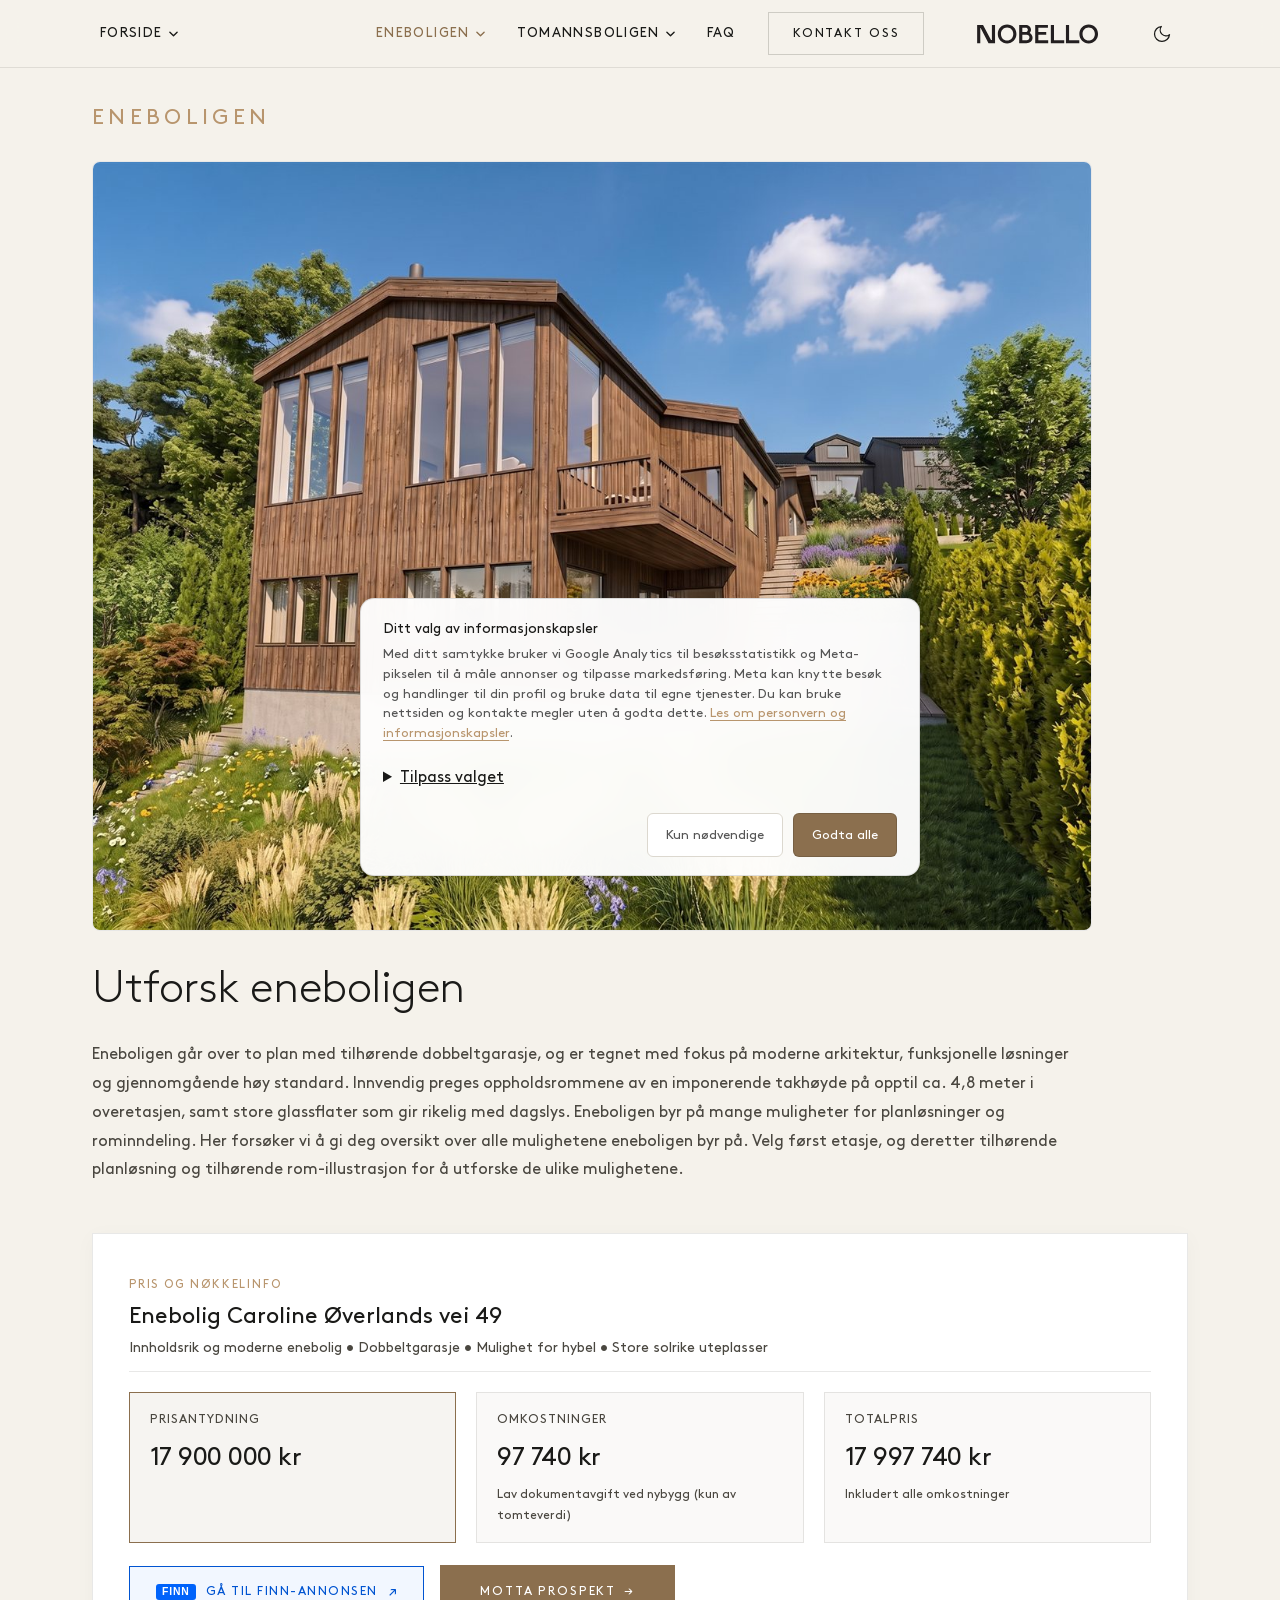
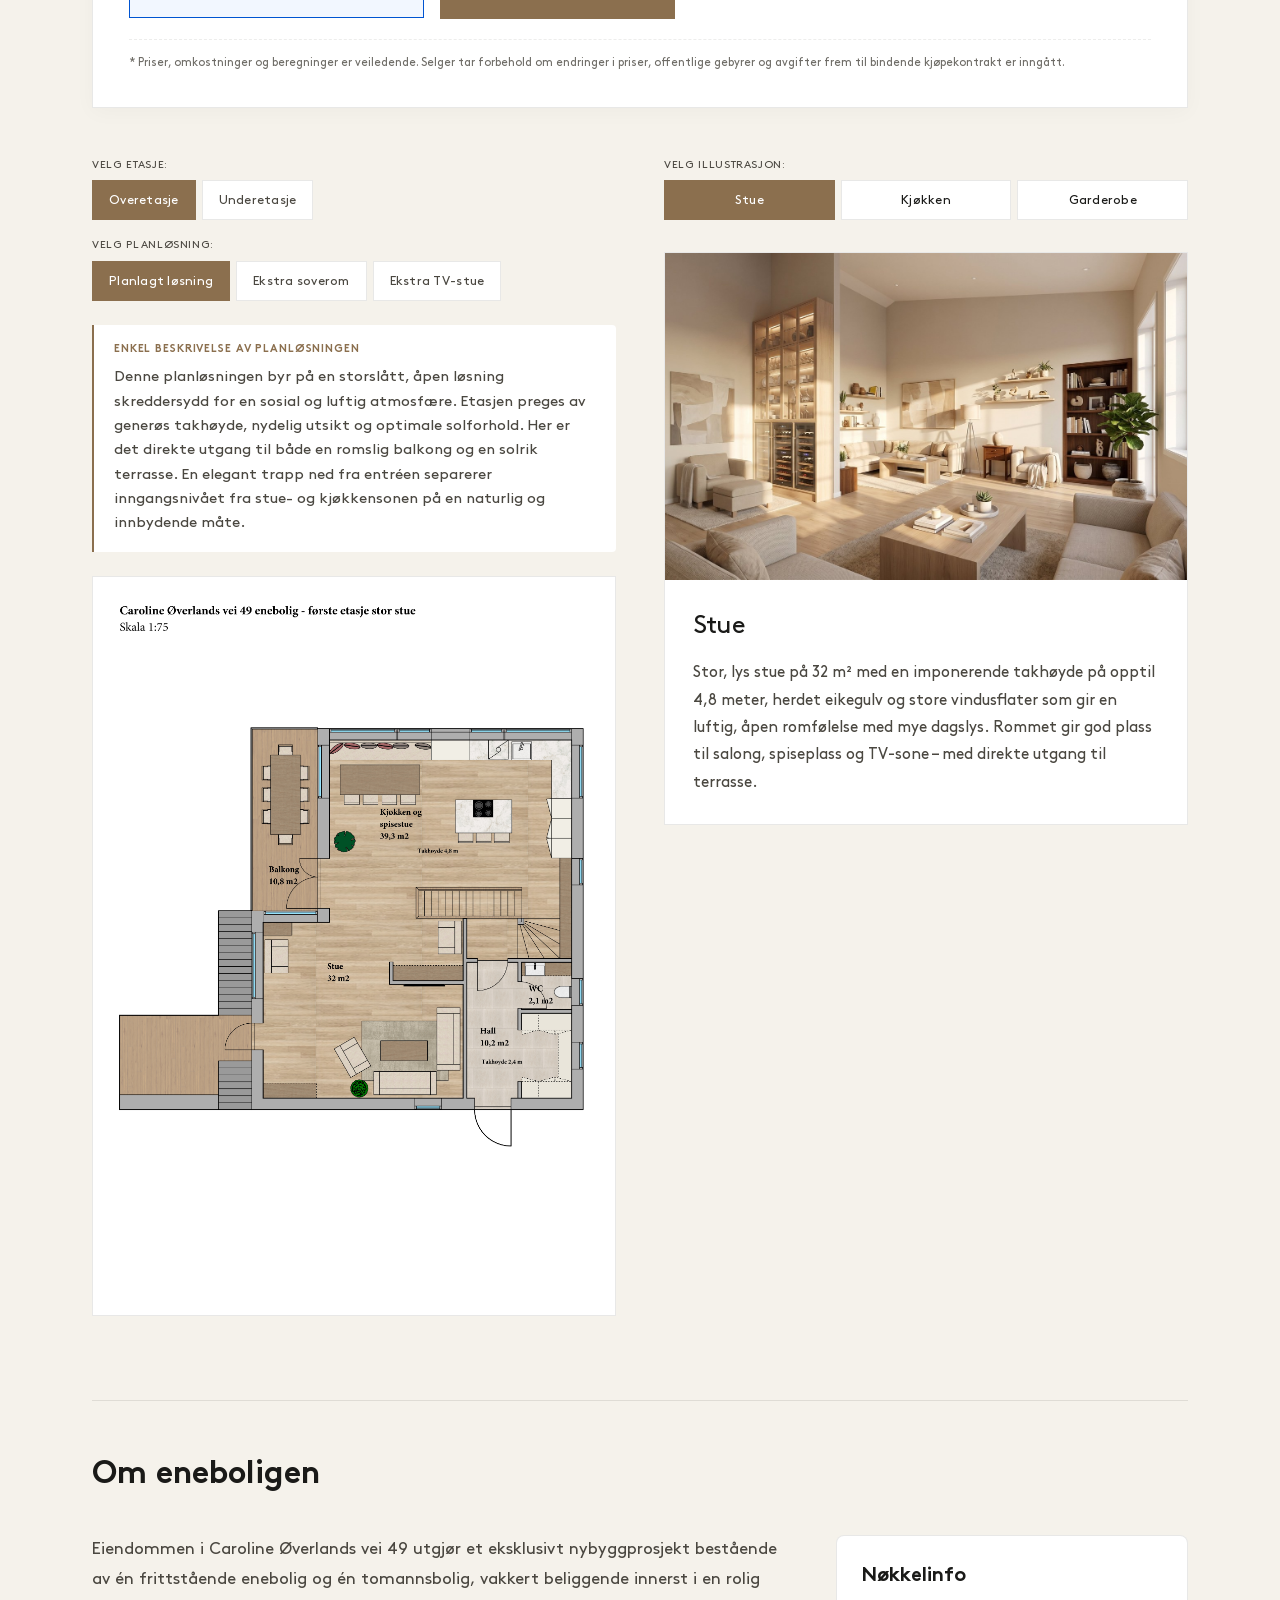
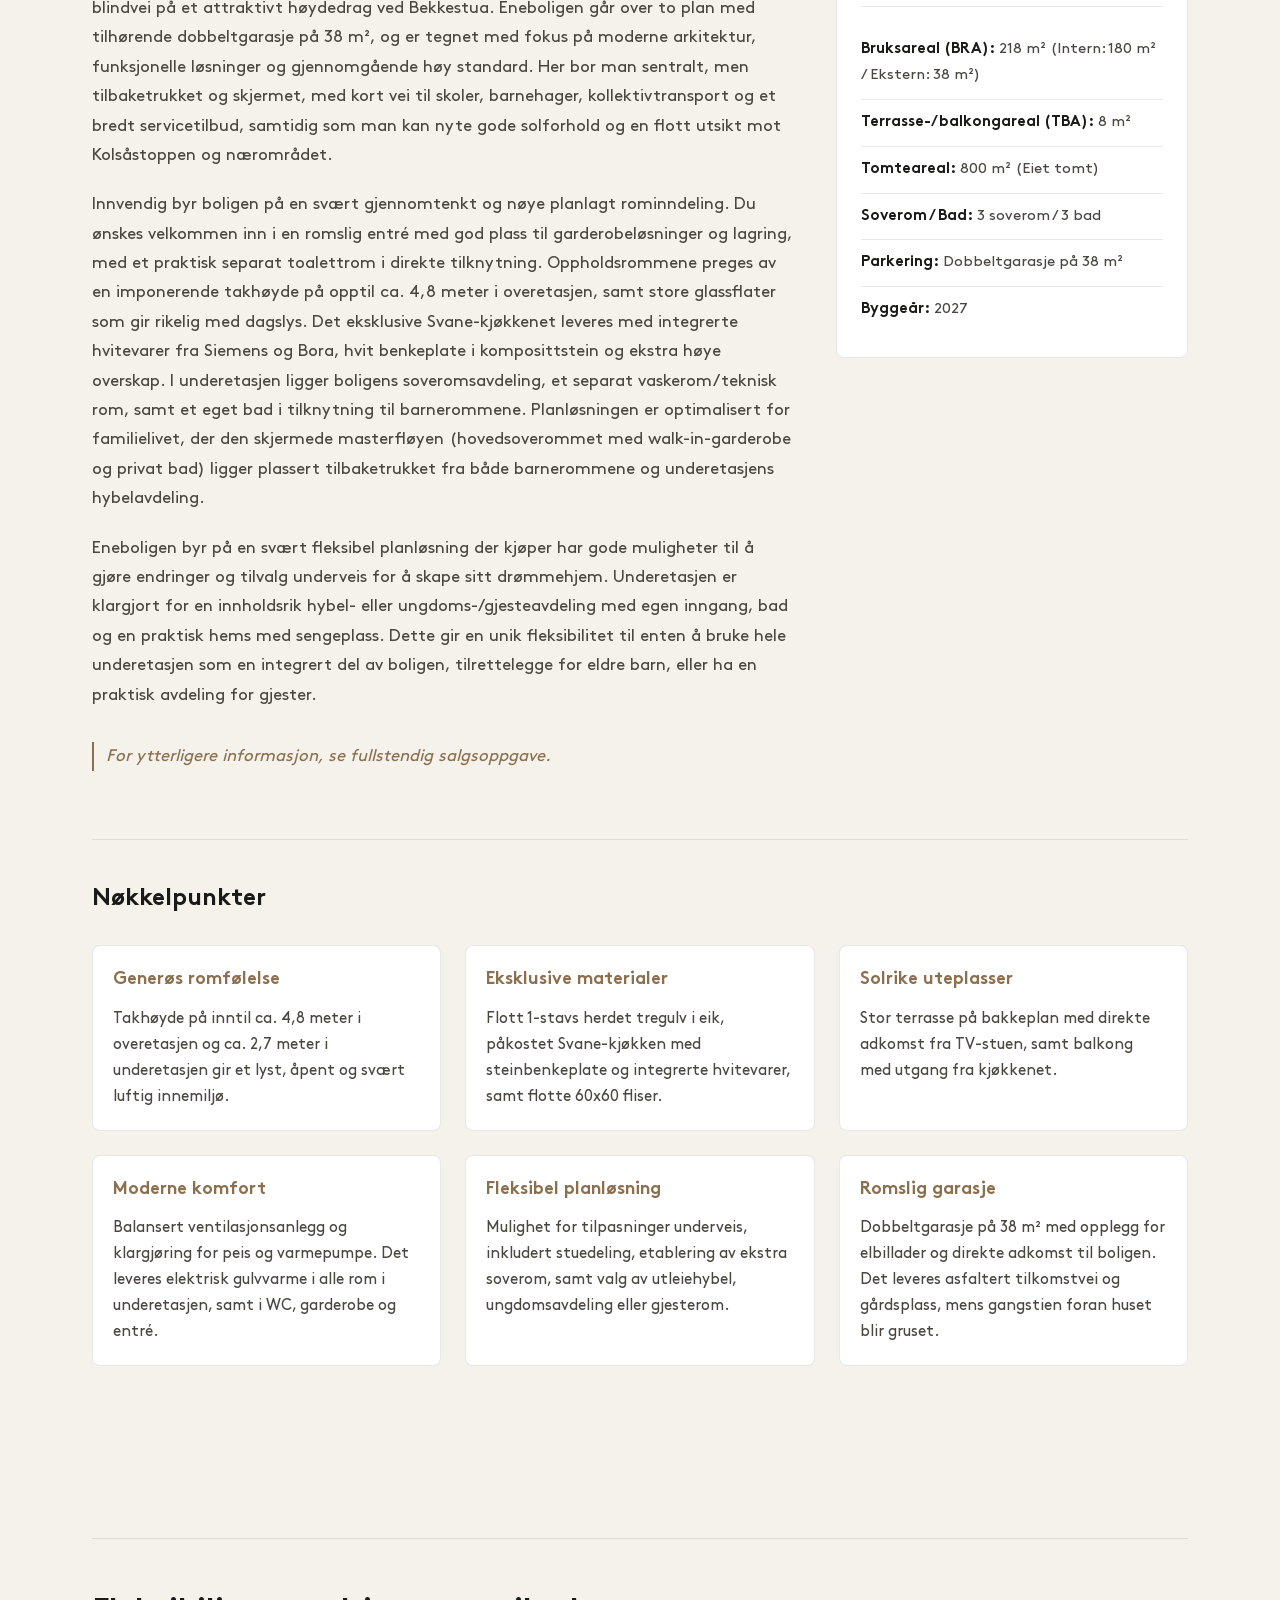
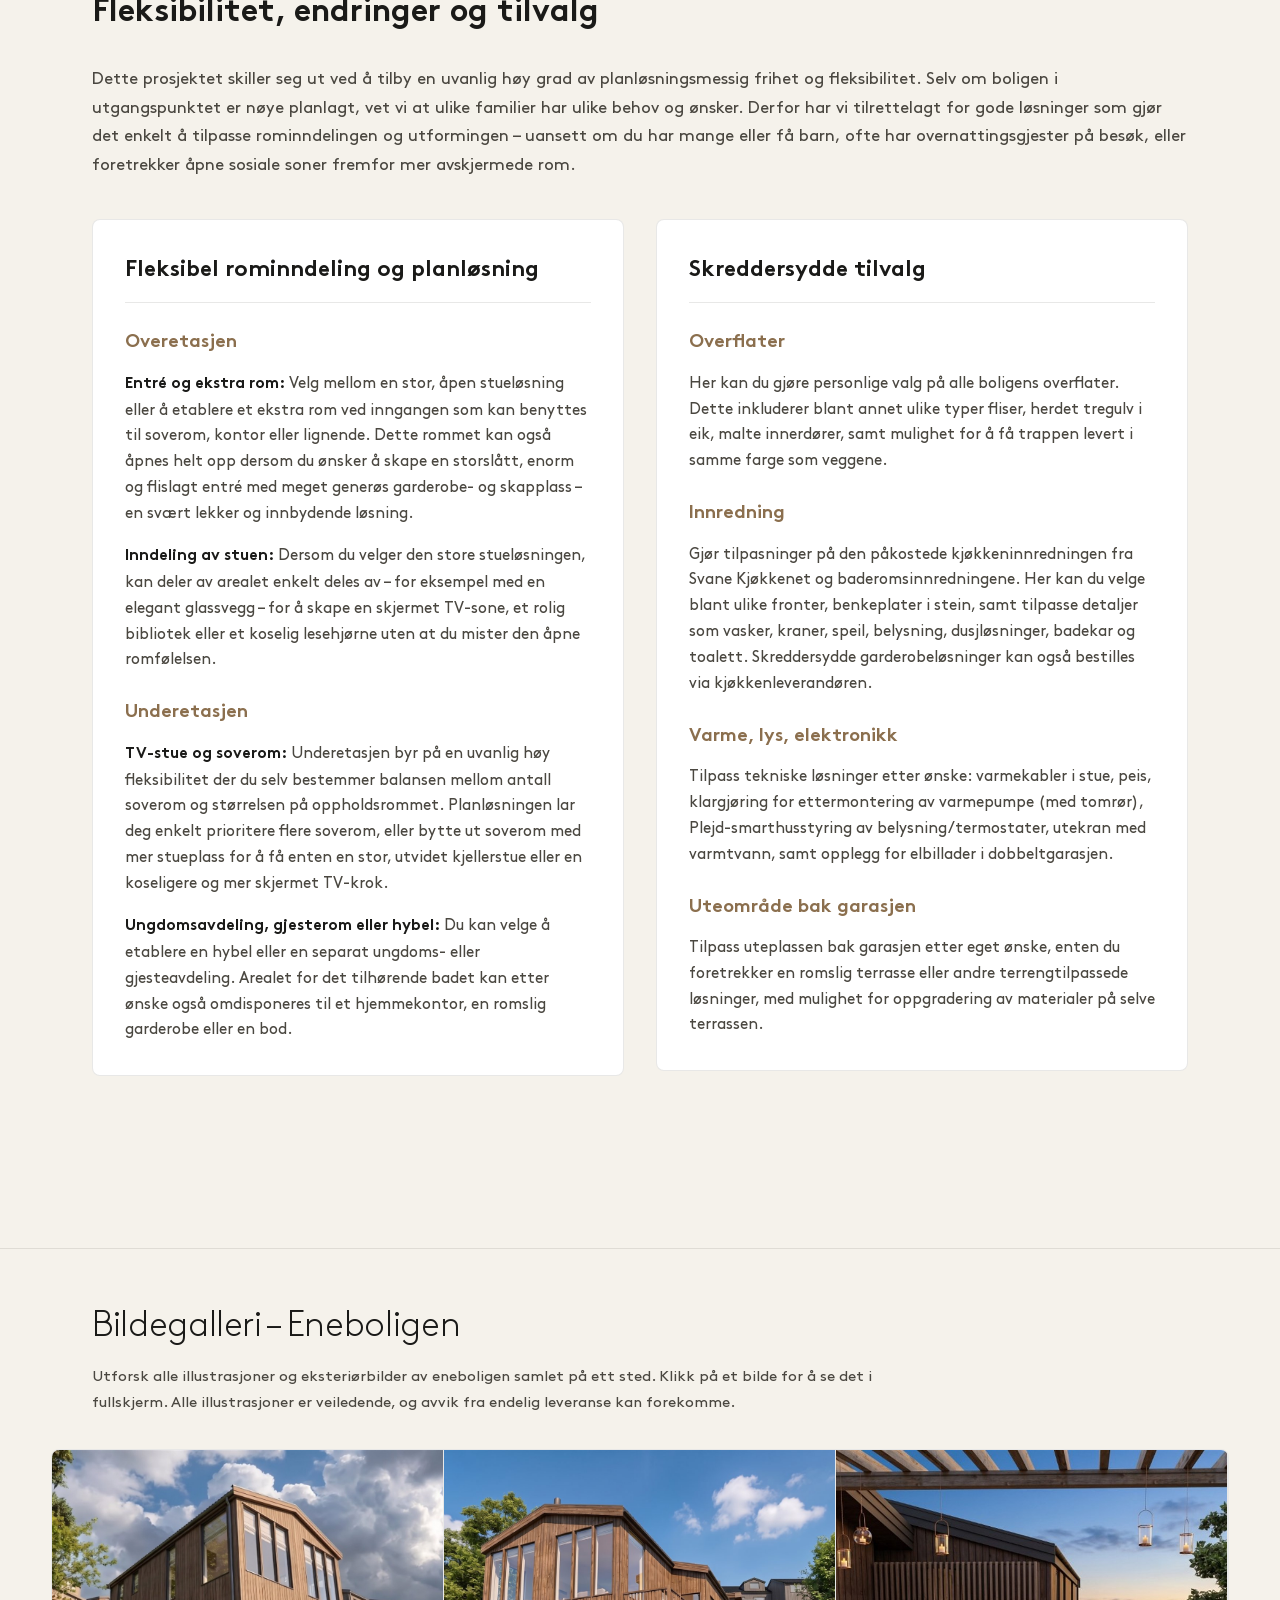
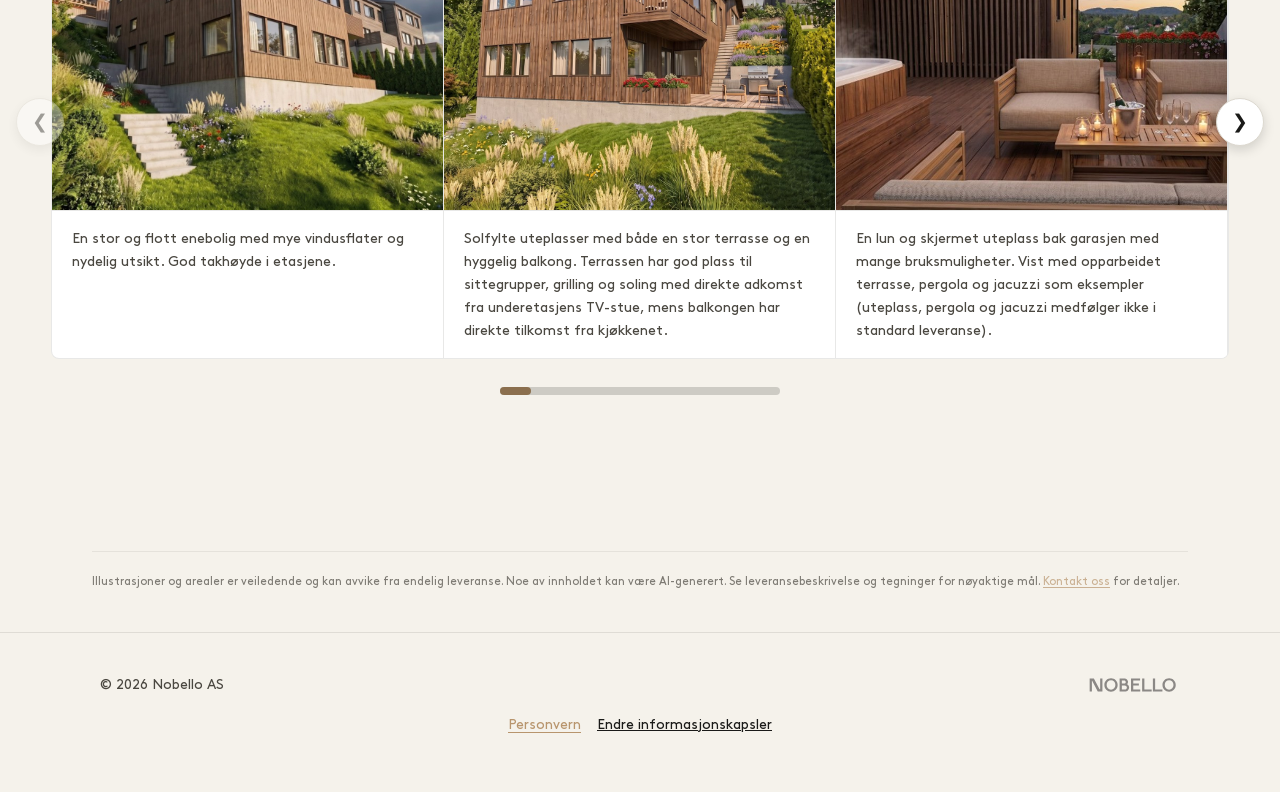
==== enebolig.html @ 0fdf4b91 "Samle samtykkestyrt COV49-maling og rett interessentregistrering" ====
<!DOCTYPE html>
<html lang="nb">

<head>
    <meta charset="UTF-8">
    <meta name="viewport" content="width=device-width, initial-scale=1.0">
    <title>Eneboligen – Caroline Øverlands vei 49 | Nobello</title>
    <meta name="description"
        content="Utforsk den eksklusive eneboligen i Caroline Øverlands vei 49, Bekkestua. 218 m² BRA, 4 sov, 2 stuer, hybel, dobbelgarasje og stor solrik tomt.">

    <!-- Open Graph -->
    <meta property="og:title" content="Eneboligen – Caroline Øverlands vei 49 | Nobello">
    <meta property="og:description"
        content="Utforsk den eksklusive eneboligen i Caroline Øverlands vei 49, Bekkestua. 218 m² BRA, 4 sov, 2 stuer, hybel og dobbelgarasje.">
    <meta property="og:image" content="https://xn--cv49-gra.no/images/optimized/Enebolig%20eksterior%20hovedbilde-1280w.jpg">
    <meta property="og:url" content="https://cøv49.no/enebolig.html">
    <meta property="og:type" content="website">
    <meta property="og:locale" content="nb_NO">

    <!-- Twitter Card -->
    <meta name="twitter:card" content="summary_large_image">
    <meta name="twitter:title" content="Eneboligen – Caroline Øverlands vei 49 | Nobello">
    <meta name="twitter:description"
        content="Utforsk den eksklusive eneboligen i Caroline Øverlands vei 49, Bekkestua. 218 m² BRA, 4 sov, 2 stuer, hybel og dobbelgarasje.">
    <meta name="twitter:image" content="https://xn--cv49-gra.no/images/optimized/Enebolig%20eksterior%20hovedbilde-1280w.jpg">

    <!-- Favicon -->
    <link rel="icon" type="image/svg+xml" href="Logo/01. Logo med ikon/Nobello_Logo med ikon.svg">

    <link rel="stylesheet" href="index.css?v=3.9">
    <link rel="stylesheet" href="planlosning.css?v=3.9">
  <link rel="stylesheet" href="privacy.css?v=20260911">
</head>

<body>
    <script>
        (function() {
            const savedTheme = localStorage.getItem('theme');
            const prefersDark = window.matchMedia('(prefers-color-scheme: dark)').matches;
            if (savedTheme === 'light' || (!savedTheme && !prefersDark)) {
                document.body.classList.add('light-mode');
            }
        })();
    </script>

    <!-- ═══════════════════════ NAVBAR ═══════════════════════ -->
    <nav class="navbar scrolled" id="navbar">
        <div class="container">
            <div class="navbar__dropdown" id="navForsideDropdown">
                <a href="index.html" class="navbar__link navbar__home-btn" id="navForsideLink" aria-expanded="false" aria-haspopup="true">
                    Forside
                    <svg class="nav-dropdown-chevron" viewBox="0 0 10 6" fill="none" stroke="currentColor" stroke-width="1.5" stroke-linecap="round" stroke-linejoin="round">
                        <path d="M1 1l4 4 4-4"/>
                    </svg>
                </a>
                <div class="navbar__dropdown-panel" id="navForsideMenu">
                    <span class="dropdown-panel__title">Forside</span>
                    <a href="index.html#boligene" class="dropdown-panel__item"><span class="item-idx">01</span>Boligene</a>
                    <a href="index.html#konsept" class="dropdown-panel__item"><span class="item-idx">02</span>Konsept</a>
                    <a href="index.html#kvaliteter" class="dropdown-panel__item"><span class="item-idx">03</span>Kvaliteter &amp; Materialer</a>
                    <a href="index.html#smarthjem" class="dropdown-panel__item"><span class="item-idx">04</span>Smart hjem</a>
                    <a href="index.html#galleri" class="dropdown-panel__item"><span class="item-idx">05</span>Bildegalleri</a>
                    <a href="index.html#trygghet" class="dropdown-panel__item"><span class="item-idx">06</span>Kjøpsprosessen</a>
                    <a href="index.html#uteliv" class="dropdown-panel__item"><span class="item-idx">07</span>Beliggenhet &amp; Nærområde</a>
                    <a href="index.html#kontakt" class="dropdown-panel__item"><span class="item-idx">08</span>Kontakt oss</a>
                </div>
            </div>
            <div class="navbar__links">
                <div class="navbar__dropdown" id="navEneboligDropdown">
                    <a href="enebolig.html" class="navbar__link is-active" id="navEneboligLink" aria-expanded="false" aria-haspopup="true">
                        Eneboligen
                        <svg class="nav-dropdown-chevron" viewBox="0 0 10 6" fill="none" stroke="currentColor" stroke-width="1.5" stroke-linecap="round" stroke-linejoin="round">
                            <path d="M1 1l4 4 4-4"/>
                        </svg>
                    </a>
                    <div class="navbar__dropdown-panel" id="navEneboligMenu">
                        <span class="dropdown-panel__title">Eneboligen</span>
                        <a href="#intro" class="dropdown-panel__item"><span class="item-idx">01</span>Oversikt</a>
                        <a href="#planlosning" class="dropdown-panel__item"><span class="item-idx">02</span>Plantegninger &amp; Rom</a>
                        <a href="#om-boligen" class="dropdown-panel__item"><span class="item-idx">03</span>Om boligen &amp; Nøkkelinfo</a>
                        <a href="#tilvalg" class="dropdown-panel__item"><span class="item-idx">04</span>Fleksibilitet &amp; Tilvalg</a>
                        <a href="#galleri" class="dropdown-panel__item"><span class="item-idx">05</span>Bildegalleri</a>
                    </div>
                </div>
                <div class="navbar__dropdown" id="navTomannsboligDropdown">
                    <a href="tomannsbolig.html" class="navbar__link" id="navTomannsboligLink" aria-expanded="false" aria-haspopup="true">
                        Tomannsboligen
                        <svg class="nav-dropdown-chevron" viewBox="0 0 10 6" fill="none" stroke="currentColor" stroke-width="1.5" stroke-linecap="round" stroke-linejoin="round">
                            <path d="M1 1l4 4 4-4"/>
                        </svg>
                    </a>
                    <div class="navbar__dropdown-panel" id="navTomannsboligMenu">
                        <span class="dropdown-panel__title">Tomannsboligen</span>
                        <a href="tomannsbolig.html#intro" class="dropdown-panel__item"><span class="item-idx">01</span>Oversikt</a>
                        <a href="tomannsbolig.html#planlosning" class="dropdown-panel__item"><span class="item-idx">02</span>Plantegninger &amp; Rom</a>
                        <a href="tomannsbolig.html#om-boligen" class="dropdown-panel__item"><span class="item-idx">03</span>Om boligen &amp; Nøkkelinfo</a>
                        <a href="tomannsbolig.html#tilvalg" class="dropdown-panel__item"><span class="item-idx">04</span>Fleksibilitet &amp; Tilvalg</a>
                        <a href="tomannsbolig.html#galleri" class="dropdown-panel__item"><span class="item-idx">05</span>Bildegalleri</a>
                    </div>
                </div>
                <a href="#faq" class="navbar__link" id="navFaqBtn">FAQ</a>
                <a href="index.html#kontakt" class="navbar__cta">Kontakt oss</a>
                <span class="navbar__passive-logo">
                    <img src="Logo/02. Tekstlogo/Nobello_Tekstlogo_negativ.svg" alt="Nobello" class="navbar__logo logo-dark-theme">
                    <img src="Logo/02. Tekstlogo/Nobello_Tekstlogo.svg" alt="Nobello" class="navbar__logo logo-light-theme">
                </span>
                <button id="theme-toggle" class="theme-toggle-btn" aria-label="Bytt fargetema" title="Bytt fargetema">
                    <svg class="sun-icon" viewBox="0 0 24 24" fill="none" stroke="currentColor" stroke-width="1.5" stroke-linecap="round" stroke-linejoin="round">
                        <circle cx="12" cy="12" r="5"></circle>
                        <line x1="12" y1="1" x2="12" y2="3"></line>
                        <line x1="12" y1="21" x2="12" y2="23"></line>
                        <line x1="4.22" y1="4.22" x2="5.64" y2="5.64"></line>
                        <line x1="18.36" y1="18.36" x2="19.78" y2="19.78"></line>
                        <line x1="1" y1="12" x2="3" y2="12"></line>
                        <line x1="21" y1="12" x2="23" y2="12"></line>
                        <line x1="4.22" y1="19.78" x2="5.64" y2="18.36"></line>
                        <line x1="18.36" y1="5.64" x2="19.78" y2="4.22"></line>
                    </svg>
                    <svg class="moon-icon" viewBox="0 0 24 24" fill="none" stroke="currentColor" stroke-width="1.5" stroke-linecap="round" stroke-linejoin="round">
                        <path d="M21 12.79A9 9 0 1 1 11.21 3 7 7 0 0 0 21 12.79z"></path>
                    </svg>
                </button>
            </div>
        </div>
    </nav>

    <!-- ═══════════════════════ MAIN CONTENT ═══════════════════════ -->
    <main class="pl-page">
        <div class="container">

            <!-- Header -->
            <header class="pl-header">
                <span class="section-label">Eneboligen</span>
            </header>

            <!-- Header Image -->
            <div class="pl-header-image">
                <img src="images/optimized/Enebolig eksterior hovedbilde-1280w.jpg" alt="Enebolig Eksteriør" class="pl-header-img">
            </div>

            <!-- Intro Text -->
            <div class="pl-intro-text" id="intro">
                <h1 class="section-title">Utforsk eneboligen</h1>
                <p class="section-intro">Eneboligen går over to plan med tilhørende dobbeltgarasje, og er tegnet med fokus på moderne arkitektur, funksjonelle løsninger og gjennomgående høy standard. Innvendig preges oppholdsrommene av en imponerende takhøyde på opptil ca. 4,8 meter i overetasjen, samt store glassflater som gir rikelig med dagslys. Eneboligen byr på mange muligheter for planløsninger og rominndeling. Her forsøker vi å gi deg oversikt over alle mulighetene eneboligen byr på. Velg først etasje, og deretter tilhørende planløsning og tilhørende rom-illustrasjon for å utforske de ulike mulighetene.</p>

                <!-- Pris og omkostninger -->
                <div class="pl-price-card">
                    <div class="pl-price-card__header">
                        <span class="pl-price-card__tag">Pris og nøkkelinfo</span>
                        <h3 class="pl-price-card__title">Enebolig Caroline Øverlands vei 49</h3>
                        <p class="pl-price-card__subtitle">Innholdsrik og moderne enebolig &bull; Dobbeltgarasje &bull; Mulighet for hybel &bull; Store solrike uteplasser</p>
                    </div>
                    <div class="pl-price-card__grid">
                        <div class="pl-price-card__item pl-price-card__item--main">
                            <span class="pl-price-card__label">Prisantydning</span>
                            <span class="pl-price-card__value">17 900 000 kr</span>
                        </div>
                        <div class="pl-price-card__item">
                            <span class="pl-price-card__label">Omkostninger</span>
                            <span class="pl-price-card__value">97 740 kr</span>
                            <span class="pl-price-card__note">Lav dokumentavgift ved nybygg (kun av tomteverdi)</span>
                        </div>
                        <div class="pl-price-card__item">
                            <span class="pl-price-card__label">Totalpris</span>
                            <span class="pl-price-card__value">17 997 740 kr</span>
                            <span class="pl-price-card__note">Inkludert alle omkostninger</span>
                        </div>
                    </div>
                    <div class="pl-price-card__actions">
                        <a href="https://www.finn.no/realestate/projectsingle/ad.html?finnkode=464258959" target="_blank" rel="noopener noreferrer" class="btn-finn" title="Gå til FINN-annonsen for eneboligen">
                            <span class="btn-finn__logo">FINN</span>
                            <span>Gå til FINN-annonsen</span>
                            <span class="btn-arrow">↗</span>
                        </a>
                        <a href="#prospekt" class="btn-primary" data-target-type="Enebolig">
                            Motta prospekt <span>→</span>
                        </a>
                    </div>
                    <p class="pl-price-card__disclaimer">
                        * Priser, omkostninger og beregninger er veiledende. Selger tar forbehold om endringer i priser, offentlige gebyrer og avgifter frem til bindende kjøpekontrakt er inngått.
                    </p>
                </div>
            </div>

            <!-- ═══════════════════════ ROM-VIEWER ═══════════════════════ -->
            <div class="pl-viewer" id="planlosning">
                <!-- Høyre kolonne: Romknapper + Visualisering -->
                <div class="pl-display-column">
                    <div class="pl-selector-group">
                        <span class="pl-selector-label">Velg illustrasjon:</span>
                        <!-- Rom-knapper per etasje -->
                        <div class="pl-room-grid is-active" id="rooms-ene-hoved">
                            <button class="pl-room-btn" data-room="ene-stue">
                                <span class="pl-room-btn__name">Stue</span>
                            </button>
                            <button class="pl-room-btn" data-room="ene-kjokken">
                                <span class="pl-room-btn__name">Kjøkken</span>
                            </button>
                            <button class="pl-room-btn" data-room="ene-garderobe">
                                <span class="pl-room-btn__name">Garderobe</span>
                            </button>
                        </div>

                        <div class="pl-room-grid" id="rooms-ene-under">
                            <button class="pl-room-btn" data-room="ene-sov1">
                                <span class="pl-room-btn__name">Hovedsoverom</span>
                            </button>
                            <button class="pl-room-btn" data-room="ene-tvstue-under">
                                <span class="pl-room-btn__name">TV-stue</span>
                            </button>
                            <button class="pl-room-btn" data-room="ene-hybel">
                                <span class="pl-room-btn__name">Hybel</span>
                            </button>
                        </div>
                    </div>

                    <!-- Romvisualisering -->
                    <div class="pl-room-display" id="roomDisplay">
                        <div class="pl-room-display__placeholder" id="roomPlaceholder">
                            <svg viewBox="0 0 48 48" fill="none" stroke="currentColor" stroke-width="1" width="48"
                                height="48">
                                <rect x="6" y="10" width="36" height="28" rx="2" />
                                <path d="M6 30l10-8 8 6 8-10 10 12" />
                                <circle cx="32" cy="18" r="3" />
                            </svg>
                            <p>Velg et rom ovenfor for å se visualisering</p>
                        </div>
                        <div class="pl-room-display__content" id="roomContent" style="display:none;">
                            <div class="pl-room-display__images-list" id="roomImagesList">
                                <!-- Images dynamically loaded here -->
                            </div>
                            <div class="pl-room-display__info">
                                <div class="pl-room-display__header">
                                    <h2 class="pl-room-display__name" id="roomName"></h2>
                                    <span class="pl-room-display__area" id="roomArea"></span>
                                </div>
                                <p class="pl-room-display__desc" id="roomDesc"></p>
                            </div>
                        </div>
                    </div>
                </div>

                <!-- Venstre kolonne: Plantegning + etasje-velger -->
                <div class="pl-controls">
                    <div class="pl-bolig-group is-active" id="grp-enebolig">
                        <!-- Etasje-faner med planlagt/alternativ -->
                        <div class="pl-etasje-selector">
                            <div class="pl-selector-group">
                                <span class="pl-selector-label">Velg etasje:</span>
                                <div class="pl-etasje-tabs">
                                    <button class="pl-etasje-tab is-active" data-floor="ene-hoved">Overetasje</button>
                                    <button class="pl-etasje-tab" data-floor="ene-under">Underetasje</button>
                                </div>
                            </div>
                            <div class="pl-selector-group">
                                <span class="pl-selector-label">Velg planløsning:</span>
                                <div class="pl-variant-toggle is-active" id="vt-ene-hoved">
                                    <button class="pl-variant-btn is-active" data-variant="planlagt">Planlagt løsning</button>
                                    <button class="pl-variant-btn" data-variant="soverom">Ekstra soverom</button>
                                    <button class="pl-variant-btn" data-variant="tv-stue">Ekstra TV-stue</button>
                                </div>
                                <div class="pl-variant-toggle" id="vt-ene-under" style="display: none;">
                                    <button class="pl-variant-btn is-active" data-variant="planlagt">Planlagt løsning</button>
                                    <button class="pl-variant-btn" data-variant="alternativ">Alternativ løsning</button>
                                </div>
                            </div>
                        </div>

                        <!-- Beskrivelse av planløsning -->
                        <div class="pl-floorplan-desc" style="display: none;"></div>

                        <!-- Plantegningsbilde -->
                        <div class="pl-floorplan">
                            <picture class="pl-floorplan__img is-active" id="fp-ene-hoved-planlagt">
                                <img src="images/CØV49 enebolig - første etasje stor stue.jpg"
                                    alt="Enebolig hovedetasje – Planlagt løsning (stor stue)">
                            </picture>
                            <picture class="pl-floorplan__img" id="fp-ene-hoved-soverom">
                                <img src="images/CØV49 enebolig - første etasje ekstra soverom.jpg"
                                    alt="Enebolig hovedetasje – Alternativ løsning (ekstra soverom)">
                            </picture>
                            <picture class="pl-floorplan__img" id="fp-ene-hoved-tv-stue">
                                <img src="images/CØV49 enebolig - første etasje ekstra tv-stue.jpg"
                                    alt="Enebolig hovedetasje – Alternativ løsning (ekstra TV-stue)">
                            </picture>
                            <picture class="pl-floorplan__img" id="fp-ene-under-planlagt">
                                <img src="images/CØV49 enebolig underetasje hybel og 4 soverom med hems NY.jpg"
                                    alt="Enebolig underetasje – Planlagt løsning (hybel og 4 soverom med hems)">
                            </picture>
                            <picture class="pl-floorplan__img" id="fp-ene-under-alternativ">
                                <img src="images/CØV49 enebolig underetasje stor kjellerstue og 3 soverom hems NY.jpg"
                                    alt="Enebolig underetasje – Alternativ løsning (stor kjellerstue og 3 soverom med hems)">
                            </picture>
                        </div>
                    </div>
                </div>
            </div>

            <!-- ═══════════════════════ Om eneboligen ═══════════════════════ -->
            <section class="pl-about-section" id="om-boligen">
                <h2 class="pl-about-title">Om eneboligen</h2>
                <div class="pl-about-grid">
                    <div class="pl-about-text">
                        <p>Eiendommen i Caroline Øverlands vei 49 utgjør et eksklusivt nybyggprosjekt bestående av én frittstående enebolig og én tomannsbolig, vakkert beliggende innerst i en rolig blindvei på et attraktivt høydedrag ved Bekkestua. Eneboligen går over to plan med tilhørende dobbeltgarasje på 38 m², og er tegnet med fokus på moderne arkitektur, funksjonelle løsninger og gjennomgående høy standard. Her bor man sentralt, men tilbaketrukket og skjermet, med kort vei til skoler, barnehager, kollektivtransport og et bredt servicetilbud, samtidig som man kan nyte gode solforhold og en flott utsikt mot Kolsåstoppen og nærområdet.</p>
                        <p>Innvendig byr boligen på en svært gjennomtenkt og nøye planlagt rominndeling. Du ønskes velkommen inn i en romslig entré med god plass til garderobeløsninger og lagring, med et praktisk separat toalettrom i direkte tilknytning. Oppholdsrommene preges av en imponerende takhøyde på opptil ca. 4,8 meter i overetasjen, samt store glassflater som gir rikelig med dagslys. Det eksklusive Svane-kjøkkenet leveres med integrerte hvitevarer fra Siemens og Bora, hvit benkeplate i komposittstein og ekstra høye overskap. I underetasjen ligger boligens soveromsavdeling, et separat vaskerom/teknisk rom, samt et eget bad i tilknytning til barnerommene. Planløsningen er optimalisert for familielivet, der den skjermede masterfløyen (hovedsoverommet med walk-in-garderobe og privat bad) ligger plassert tilbaketrukket fra både barnerommene og underetasjens hybelavdeling.</p>
                        <p>Eneboligen byr på en svært fleksibel planløsning der kjøper har gode muligheter til å gjøre endringer og tilvalg underveis for å skape sitt drømmehjem. Underetasjen er klargjort for en innholdsrik hybel- eller ungdoms-/gjesteavdeling med egen inngang, bad og en praktisk hems med sengeplass. Dette gir en unik fleksibilitet til enten å bruke hele underetasjen som en integrert del av boligen, tilrettelegge for eldre barn, eller ha en praktisk avdeling for gjester.</p>
                        <p class="pl-about-disclaimer">For ytterligere informasjon, se fullstendig salgsoppgave.</p>
                    </div>
                    
                    <div class="pl-about-sidebar">
                        <div class="pl-about-card">
                            <h3 class="pl-card-title">Nøkkelinfo</h3>
                            <ul class="pl-card-list">
                                <li><strong>Bruksareal (BRA):</strong> 218 m² (Intern: 180 m² / Ekstern: 38 m²)</li>
                                <li><strong>Terrasse-/balkongareal (TBA):</strong> 8 m²</li>
                                <li><strong>Tomteareal:</strong> 800 m² (Eiet tomt)</li>
                                <li><strong>Soverom / Bad:</strong> 3 soverom / 3 bad</li>
                                <li><strong>Parkering:</strong> Dobbeltgarasje på 38 m²</li>
                                <li><strong>Byggeår:</strong> 2027</li>
                            </ul>
                        </div>
                    </div>
                </div>

                <div class="pl-highlights-section">
                    <h3 class="pl-highlights-title">Nøkkelpunkter</h3>
                    <div class="pl-highlights-grid">
                        <div class="pl-highlight-item">
                            <h4>Generøs romfølelse</h4>
                            <p>Takhøyde på inntil ca. 4,8 meter i overetasjen og ca. 2,7 meter i underetasjen gir et lyst, åpent og svært luftig innemiljø.</p>
                        </div>
                        <div class="pl-highlight-item">
                            <h4>Eksklusive materialer</h4>
                            <p>Flott 1-stavs herdet tregulv i eik, påkostet Svane-kjøkken med steinbenkeplate og integrerte hvitevarer, samt flotte 60x60 fliser.</p>
                        </div>
                        <div class="pl-highlight-item">
                            <h4>Solrike uteplasser</h4>
                            <p>Stor terrasse på bakkeplan med direkte adkomst fra TV-stuen, samt balkong med utgang fra kjøkkenet.</p>
                        </div>
                        <div class="pl-highlight-item">
                            <h4>Moderne komfort</h4>
                            <p>Balansert ventilasjonsanlegg og klargjøring for peis og varmepumpe. Det leveres elektrisk gulvvarme i alle rom i underetasjen, samt i WC, garderobe og entré.</p>
                        </div>
                        <div class="pl-highlight-item">
                            <h4>Fleksibel planløsning</h4>
                            <p>Mulighet for tilpasninger underveis, inkludert stuedeling, etablering av ekstra soverom, samt valg av utleiehybel, ungdomsavdeling eller gjesterom.</p>
                        </div>
                        <div class="pl-highlight-item">
                            <h4>Romslig garasje</h4>
                            <p>Dobbeltgarasje på 38 m² med opplegg for elbillader og direkte adkomst til boligen. Det leveres asfaltert tilkomstvei og gårdsplass, mens gangstien foran huset blir gruset.</p>
                        </div>
                    </div>
                </div>
            </section>

            <!-- ═══════════════════════ Fleksibilitet, endringer og tilvalg ═══════════════════════ -->
            <section class="pl-flexibility-section" id="tilvalg">
                <h2 class="pl-flexibility-title">Fleksibilitet, endringer og tilvalg</h2>
                <p class="pl-flexibility-intro">Dette prosjektet skiller seg ut ved å tilby en uvanlig høy grad av planløsningsmessig frihet og fleksibilitet. Selv om boligen i utgangspunktet er nøye planlagt, vet vi at ulike familier har ulike behov og ønsker. Derfor har vi tilrettelagt for gode løsninger som gjør det enkelt å tilpasse rominndelingen og utformingen – uansett om du har mange eller få barn, ofte har overnattingsgjester på besøk, eller foretrekker åpne sosiale soner fremfor mer avskjermede rom.</p>
                
                <div class="pl-flexibility-grid">
                    <!-- Rominndeling -->
                    <div class="pl-flex-card">
                        <h3>Fleksibel rominndeling og planløsning</h3>
                        
                        <div class="pl-flex-subgroup">
                            <h4>Overetasjen</h4>
                            <ul>
                                <li><strong>Entré og ekstra rom:</strong> Velg mellom en stor, åpen stueløsning eller å etablere et ekstra rom ved inngangen som kan benyttes til soverom, kontor eller lignende. Dette rommet kan også åpnes helt opp dersom du ønsker å skape en storslått, enorm og flislagt entré med meget generøs garderobe- og skapplass – en svært lekker og innbydende løsning.</li>
                                <li><strong>Inndeling av stuen:</strong> Dersom du velger den store stueløsningen, kan deler av arealet enkelt deles av – for eksempel med en elegant glassvegg – for å skape en skjermet TV-sone, et rolig bibliotek eller et koselig lesehjørne uten at du mister den åpne romfølelsen.</li>
                            </ul>
                        </div>

                        <div class="pl-flex-subgroup">
                            <h4>Underetasjen</h4>
                            <ul>
                                <li><strong>TV-stue og soverom:</strong> Underetasjen byr på en uvanlig høy fleksibilitet der du selv bestemmer balansen mellom antall soverom og størrelsen på oppholdsrommet. Planløsningen lar deg enkelt prioritere flere soverom, eller bytte ut soverom med mer stueplass for å få enten en stor, utvidet kjellerstue eller en koseligere og mer skjermet TV-krok.</li>
                                <li><strong>Ungdomsavdeling, gjesterom eller hybel:</strong> Du kan velge å etablere en hybel eller en separat ungdoms- eller gjesteavdeling. Arealet for det tilhørende badet kan etter ønske også omdisponeres til et hjemmekontor, en romslig garderobe eller en bod.</li>
                            </ul>
                        </div>
                    </div>

                    <!-- Tilvalg -->
                    <div class="pl-flex-card">
                        <h3>Skreddersydde tilvalg</h3>
                        
                        <div class="pl-flex-subgroup">
                            <h4>Overflater</h4>
                            <p>Her kan du gjøre personlige valg på alle boligens overflater. Dette inkluderer blant annet ulike typer fliser, herdet tregulv i eik, malte innerdører, samt mulighet for å få trappen levert i samme farge som veggene.</p>
                        </div>

                        <div class="pl-flex-subgroup">
                            <h4>Innredning</h4>
                            <p>Gjør tilpasninger på den påkostede kjøkkeninnredningen fra Svane Kjøkkenet og baderomsinnredningene. Her kan du velge blant ulike fronter, benkeplater i stein, samt tilpasse detaljer som vasker, kraner, speil, belysning, dusjløsninger, badekar og toalett. Skreddersydde garderobeløsninger kan også bestilles via kjøkkenleverandøren.</p>
                        </div>

                        <div class="pl-flex-subgroup">
                            <h4>Varme, lys, elektronikk</h4>
                            <p>Tilpass tekniske løsninger etter ønske: varmekabler i stue, peis, klargjøring for ettermontering av varmepumpe (med tomrør), Plejd-smarthusstyring av belysning/termostater, utekran med varmtvann, samt opplegg for elbillader i dobbeltgarasjen.</p>
                        </div>

                        <div class="pl-flex-subgroup">
                            <h4>Uteområde bak garasjen</h4>
                            <p>Tilpass uteplassen bak garasjen etter eget ønske, enten du foretrekker en romslig terrasse eller andre terrengtilpassede løsninger, med mulighet for oppgradering av materialer på selve terrassen.</p>
                        </div>
                    </div>
                </div>
            </section>
        </div> <!-- Closes container -->

            <!-- ═══════════════════════ ③ BILDER AV ENEBOLIGEN ═══════════════════════ -->
            <section class="pl-gallery-section" id="galleri">
                <div class="container">
                    <h2 class="pl-gallery-title">Bildegalleri – Eneboligen</h2>
                    <p class="pl-gallery-subtitle">Utforsk alle illustrasjoner og eksteriørbilder av eneboligen samlet på ett sted. Klikk på et bilde for å se det i fullskjerm. Alle illustrasjoner er veiledende, og avvik fra endelig leveranse kan forekomme.</p>
                </div>
                
                <div class="pl-gallery-container">
                    <div class="pl-gallery-track-wrapper">
                        <div class="pl-gallery-track">
                            <div class="pl-gallery-slide" data-index="0">
                                <img src="images/optimized/Enebolig terrasse boblebad ferdig-1280w.jpg" alt="Enebolig – Stor enebolig" class="pl-gallery-img">
                                <span class="pl-gallery-caption">En stor og flott enebolig med mye vindusflater og nydelig utsikt. God takhøyde i etasjene.</span>
                            </div>
                            <div class="pl-gallery-slide" data-index="1">
                                <img src="images/optimized/Enebolig front nede ferdig-1280w.jpg" alt="Enebolig – Uteplasser" class="pl-gallery-img">
                                <span class="pl-gallery-caption">Solfylte uteplasser med både en stor terrasse og en hyggelig balkong. Terrassen har god plass til sittegrupper, grilling og soling med direkte adkomst fra underetasjens TV-stue, mens balkongen har direkte tilkomst fra kjøkkenet.</span>
                            </div>
                            <div class="pl-gallery-slide" data-index="2">
                                <img src="images/optimized/Enebolig fasade hage ferdig-1280w.jpg" alt="Enebolig – Uteplass bak garasje" class="pl-gallery-img">
                                <span class="pl-gallery-caption">En lun og skjermet uteplass bak garasjen med mange bruksmuligheter. Vist med opparbeidet terrasse, pergola og jacuzzi som eksempler (uteplass, pergola og jacuzzi medfølger ikke i standard leveranse).</span>
                            </div>
                            <div class="pl-gallery-slide" data-index="3">
                                <img src="images/optimized/Enebolig stue stor ferdig-1280w.jpg" alt="Enebolig – Stor stue" class="pl-gallery-img">
                                <span class="pl-gallery-caption">Lys og luftig stue preget av sjenerøs takhøyde og store vindusflater. Den åpne løsningen gir gode muligheter for inndeling i flere trivelige soner.</span>
                            </div>
                            <div class="pl-gallery-slide" data-index="4">
                                <img src="images/optimized/Enebolig stue ferdig-1280w.jpg" alt="Enebolig – Stue" class="pl-gallery-img">
                                <span class="pl-gallery-caption">Fleksibel stue med romslige soner for både avslapning og hygge. Vist i en løsning med adskilt kontor eller ekstra soverom i tilknytning til entréen.</span>
                            </div>
                            <div class="pl-gallery-slide" data-index="5">
                                <img src="images/optimized/Enebolig kjøkken påkostet ferdig-1280w.jpg" alt="Enebolig – Kjøkken" class="pl-gallery-img">
                                <span class="pl-gallery-caption">Eksklusivt og påkostet Svane-kjøkken med integrerte hvitevarer, lekker hvit steinbenkeplate, stor kjøkkenøy og ekstra høye skap tilpasset den generøse takhøyden.</span>
                            </div>
                            <div class="pl-gallery-slide" data-index="6">
                                <img src="images/optimized/Enebolig gang ferdig-1280w.jpg" alt="Enebolig – Entré" class="pl-gallery-img">
                                <span class="pl-gallery-caption">Lyst, elegant og funksjonelt inngangsparti med god plass til skreddersydde garderobeløsninger og et ryddig førsteinntrykk (garderobeinnredning medfølger ikke).</span>
                            </div>
                            <div class="pl-gallery-slide" data-index="7">
                                <img src="images/optimized/Enebolig hovedsoverom ferdig-1280w.jpg" alt="Enebolig – Masterfløy" class="pl-gallery-img">
                                <span class="pl-gallery-caption">Flott masterfløy med et romslig hovedsoverom, walk-in-garderobe og eget tilhørende bad (garderobeinnredning medfølger ikke).</span>
                            </div>
                            <div class="pl-gallery-slide" data-index="8">
                                <img src="images/optimized/Enebolig tv-stue stor ferdig-1280w.jpg" alt="Enebolig – TV-stue stor" class="pl-gallery-img">
                                <span class="pl-gallery-caption">TV-stuen i underetasjen vist i den store, utvidede løsningen, som gir et ekstra romslig og sosialt oppholdsrom for hele familien.</span>
                            </div>
                            <div class="pl-gallery-slide" data-index="9">
                                <img src="images/optimized/Enebolig tv-stue liten ferdig-1280w.jpg" alt="Enebolig – TV-stue liten" class="pl-gallery-img">
                                <span class="pl-gallery-caption">TV-stuen i underetasjen vist i den mindre løsningen. Dette er en koselig og lun sone som gjør det mulig å prioritere ekstra soverom i boligen.</span>
                            </div>
                            <div class="pl-gallery-slide" data-index="10">
                                <img src="images/optimized/Enebolig hybel ferdig-1280w.jpg" alt="Enebolig – Hybelavdeling" class="pl-gallery-img">
                                <span class="pl-gallery-caption">Innholdsrik avdeling med over 4 meter takhøyde, noe som gir stor fleksibilitet til bruk som hybel, ungdoms- eller gjesteavdeling. Planløsningen kan tilpasses etter behov med enten eget bad, ekstra bod eller andre funksjoner.</span>
                            </div>
                        </div>
                    </div>
                    <button class="pl-gallery-nav prev" aria-label="Forrige bilde">&#10094;</button>
                    <button class="pl-gallery-nav next" aria-label="Neste bilde">&#10095;</button>
                    
                    <div class="pl-gallery-scrollbar">
                        <div class="pl-gallery-scrollbar-thumb"></div>
                    </div>
                </div>
            </section>
            
            <div class="container">
                <!-- Disclaimer -->
            <p class="pl-disclaimer">
                Illustrasjoner og arealer er veiledende og kan avvike fra endelig leveranse. Noe av innholdet kan være
                AI-generert.
                Se leveransebeskrivelse og tegninger for nøyaktige mål. <a href="index.html#kontakt">Kontakt oss</a> for
                detaljer.
            </p>

        </div>
    </main>

    <!-- ═══════════════════════ FOOTER ═══════════════════════ -->
    <footer class="footer">
        <div class="container">
            <span class="footer__text">&copy; 2026 Nobello AS</span>
            <img src="Logo/02. Tekstlogo/Nobello_Tekstlogo_negativ.svg" alt="Nobello" class="footer__logo logo-dark-theme">
            <img src="Logo/02. Tekstlogo/Nobello_Tekstlogo.svg" alt="Nobello" class="footer__logo logo-light-theme">
        </div>
    <div class="privacy-footer"><a href="personvern.html">Personvern</a><button type="button" data-cookie-settings>Endre informasjonskapsler</button></div>
</footer>

    <!-- ====== FAQ MODAL ====== -->
    <div class="faq-modal" id="faqModal" role="dialog" aria-modal="true" aria-labelledby="faqModalTitle">
        <div class="faq-modal__overlay" id="faqModalCloseBg"></div>
        <div class="faq-modal__content">
            <button class="faq-modal__close" id="faqModalCloseBtn" aria-label="Lukk">&times;</button>
            <span class="section-label">FAQ</span>
            <h2 class="section-title" id="faqModalTitle">Ofte stilte spørsmål</h2>
            <div class="faq__list">
                <details class="faq__item">
                    <summary class="faq__question">Når forventes boligene å være innflyttingsklare?</summary>
                    <div class="faq__answer">
                        <p>Vi forventer ferdigstillelse rundt høsten 2027, forutsatt at prosjektet igangsettes høsten 2026.</p>
                    </div>
                </details>
                <details class="faq__item">
                    <summary class="faq__question">Er det mulighet for tilvalg og endringer?</summary>
                    <div class="faq__answer">
                        <p>Ja, det er store muligheter for tilpasning og endringer, blant annet:</p>
                        <ul>
                            <li>Endring av lettvegger for å slå sammen eller utvide rom</li>
                            <li>Tilpasning på kjøkken eller leveranse av kjøkken</li>
                            <li>Bad, overflater og produkter</li>
                            <li>Tilpasninger av terrasser m.m.</li>
                        </ul>
                        <p>Ta gjerne kontakt med oss for ytterligere informasjon om muligheter og tilpasninger.</p>
                    </div>
                </details>
                <details class="faq__item">
                    <summary class="faq__question">Hva inngår i standardleveransen?</summary>
                    <div class="faq__answer">
                        <p>Boligene oppføres og leveres i henhold til gjeldende tekniske forskrifter (TEK17) med gjennomgående høy kvalitet. Standardleveransen inkluderer blant annet:</p>
                        <ul>
                            <li>Komplett og påkostet kjøkken med integrerte hvitevarer</li>
                            <li>Ferdigstilte, delikate bad med 60x60 fliser og kvalitetsinnredning</li>
                            <li>Elektrisk gulvvarme og balansert ventilasjon med varmegjenvinning</li>
                            <li>Carport/garasje med klargjort trekkerør for elbillader</li>
                        </ul>
                        <p>Elementer som varmepumpe og peis er ikke inkludert som standard, men boligene er klargjort slik at kjøper kan gjøre personlige tilvalg. Se fullstendig leveransebeskrivelse for detaljert informasjon, eller kontakt oss for komplett underlag.</p>
                    </div>
                </details>
            </div>
        </div>
    </div>

    <!-- FLOATING CTA NOTE (Få tilsendt prospekt / Meld uforpliktende interesse) -->
    <div class="floating-note" id="floatingNote">
        <button class="floating-note__close" id="closeNote" aria-label="Lukk">&times;</button>
        <button type="button" class="floating-note__content" id="openProspektBtn" aria-label="Meld interesse for prospekt">
            <div class="floating-note__icon">
                <svg viewBox="0 0 24 24" fill="none" stroke="currentColor" stroke-width="1.8" stroke-linecap="round" stroke-linejoin="round">
                    <path d="M14 2H6a2 2 0 0 0-2 2v16a2 2 0 0 0 2 2h12a2 2 0 0 0 2-2V8z"></path>
                    <polyline points="14 2 14 8 20 8"></polyline>
                    <line x1="16" y1="13" x2="8" y2="13"></line>
                    <line x1="16" y1="17" x2="8" y2="17"></line>
                    <polyline points="10 9 9 9 8 9"></polyline>
                </svg>
            </div>
            <div class="floating-note__text">
                <span class="floating-note__label">Få tilsendt prospekt</span>
                <span class="floating-note__title">Meld uforpliktende interesse</span>
            </div>
        </button>
    </div>

    <!-- ====== PROSPEKT / INTERESSE MODAL ====== -->
    <div class="prospekt-modal" id="prospektModal" role="dialog" aria-modal="true" aria-labelledby="prospektModalTitle">
        <div class="prospekt-modal__overlay" id="prospektModalCloseBg"></div>
        <div class="prospekt-modal__content">
            <button class="prospekt-modal__close" id="prospektModalCloseBtn" aria-label="Lukk">&times;</button>
            <span class="section-label">Få tilsendt prospekt</span>
            <h2 class="section-title" id="prospektModalTitle">Meld uforpliktende interesse</h2>
            <p class="prospekt-modal__subtitle">Registrer deg under for å motta komplett salgsprospekt, tegninger og prisinformasjon for Caroline Øverlands vei 49.</p>
            
            <form class="prospekt__form" id="prospektForm" action="https://formsubmit.co/ajax/ds@nobello.no" method="POST" onsubmit="handleProspektSubmit(event)">
                <!-- Honeypot -->
                <input type="text" name="_honey" style="display:none">
                <!-- Disable Captcha -->
                <input type="hidden" name="_captcha" value="false">
                <!-- CC Megler -->
                <input type="hidden" name="_cc" value="jorgen.ek@privatmegleren.no">
                <!-- Template Table -->
                <input type="hidden" name="_template" value="table">
                <input type="hidden" name="Prosjekt" value="Caroline Øverlands vei 49 - Enebolig (cøv49.no)">
                <!-- Auto-reply -->
                <input type="hidden" name="_autoresponse" value="Takk for at du meldte interesse for Caroline Øverlands vei 49. Ansvarlig megler Jørgen Ek og Nobello AS har mottatt din henvendelse og vil følge opp. Du kan også laste ned prospektene direkte fra nettsiden.">
                <!-- Email Subject -->
                <input type="hidden" name="_subject" value="Ny interessent (prospekt): Enebolig - Caroline Øverlands vei 49">
                
                <div class="form-group">
                    <label class="form-label" for="prospekt-navn">Navn</label>
                    <input class="form-input" type="text" id="prospekt-navn" name="navn" required autocomplete="name" placeholder="Ditt fulle navn">
                </div>
                
                <div class="form-group">
                    <label class="form-label" for="prospekt-epost">E-post</label>
                    <input class="form-input" type="email" id="prospekt-epost" name="email" required autocomplete="email" placeholder="din.epost@adresse.no">
                </div>
                
                <div class="form-group">
                    <label class="form-label" for="prospekt-telefon">Telefon</label>
                    <input class="form-input" type="tel" id="prospekt-telefon" name="telefon" autocomplete="tel" placeholder="Ditt telefonnummer">
                </div>
                
                <div class="form-group">
                    <label class="form-label">Hvilken boligtype interesserer deg?</label>
                    <div class="form-radio-group">
                        <input class="form-radio" type="radio" name="boligtype" id="modal-enebolig" value="Enebolig" checked>
                        <label class="form-radio-label" for="modal-enebolig">Enebolig</label>
                        <input class="form-radio" type="radio" name="boligtype" id="modal-tomannsbolig" value="Tomannsbolig">
                        <label class="form-radio-label" for="modal-tomannsbolig">Tomannsbolig</label>
                        <input class="form-radio" type="radio" name="boligtype" id="modal-begge" value="Begge">
                        <label class="form-radio-label" for="modal-begge">Begge</label>
                    </div>
                </div>
                
                <div class="form-group">
                    <label class="form-label" for="prospekt-melding">Eventuell kommentar / spørsmål</label>
                    <textarea class="form-textarea" id="prospekt-melding" name="melding" rows="2" placeholder="Valgfritt"></textarea>
                </div>
                
                <button type="submit" class="btn-primary" id="prospektSubmitBtn">Få tilsendt prospekt</button>
            <p class="privacy-form-note">Nobello og megler bruker kontaktopplysningene til å følge opp din interesse i prosjektet. <a href="personvern.html">Les mer om personvern</a>.</p>
</form>

            <!-- SUCCESS / DOWNLOAD VIEW -->
            <div class="prospekt-success" id="prospektSuccess">
                <div class="prospekt-success__icon">
                    <svg viewBox="0 0 24 24" fill="none" stroke="currentColor" stroke-width="2.5" stroke-linecap="round" stroke-linejoin="round">
                        <polyline points="20 6 9 17 4 12"></polyline>
                    </svg>
                </div>
                <h3 class="prospekt-success__title">Takk for din interesse!</h3>
                <p class="prospekt-success__desc">Din henvendelse er registrert og oversendt til ansvarlig megler <strong>Jørgen Ek</strong>. Du kan nå laste ned salgsprospektene direkte under:</p>
                
                <div class="prospekt-downloads">
                    <a href="Prospekt%20C%C3%98V49/Prospekt%20-%20C%C3%98V%2049%20Enebolig.pdf" target="_blank" class="btn-prospekt-download" data-prospekt="enebolig" download>
                        <span class="btn-prospekt-download__label">
                            <svg viewBox="0 0 24 24" fill="none" stroke="currentColor" stroke-width="2" stroke-linecap="round" stroke-linejoin="round"><path d="M21 15v4a2 2 0 0 1-2 2H5a2 2 0 0 1-2-2v-4"></path><polyline points="7 10 12 15 17 10"></polyline><line x1="12" y1="15" x2="12" y2="3"></line></svg>
                            Prospekt: Enebolig
                        </span>
                        <span class="btn-prospekt-download__tag">PDF &bull; 9.8 MB</span>
                    </a>

                    <a href="Prospekt%20C%C3%98V49/Prospekt%20C%C3%98V%2049A%20Tomannsbolig.pdf" target="_blank" class="btn-prospekt-download secondary" data-prospekt="tomanns-a" download>
                        <span class="btn-prospekt-download__label">
                            <svg viewBox="0 0 24 24" fill="none" stroke="currentColor" stroke-width="2" stroke-linecap="round" stroke-linejoin="round"><path d="M21 15v4a2 2 0 0 1-2 2H5a2 2 0 0 1-2-2v-4"></path><polyline points="7 10 12 15 17 10"></polyline><line x1="12" y1="15" x2="12" y2="3"></line></svg>
                            Prospekt: Tomannsbolig 49A
                        </span>
                        <span class="btn-prospekt-download__tag">PDF &bull; 10.0 MB</span>
                    </a>

                    <a href="Prospekt%20C%C3%98V49/Prospekt%20C%C3%98V%2049B%20Tomannsbolig.pdf" target="_blank" class="btn-prospekt-download secondary" data-prospekt="tomanns-b" download>
                        <span class="btn-prospekt-download__label">
                            <svg viewBox="0 0 24 24" fill="none" stroke="currentColor" stroke-width="2" stroke-linecap="round" stroke-linejoin="round"><path d="M21 15v4a2 2 0 0 1-2 2H5a2 2 0 0 1-2-2v-4"></path><polyline points="7 10 12 15 17 10"></polyline><line x1="12" y1="15" x2="12" y2="3"></line></svg>
                            Prospekt: Tomannsbolig 49B
                        </span>
                        <span class="btn-prospekt-download__tag">PDF &bull; 10.0 MB</span>
                    </a>
                </div>
            </div>
        </div>
    </div>

    <!-- LIGHTBOX (forstørret bilde) -->
    <div class="lightbox" id="lightbox" role="dialog" aria-modal="true" aria-label="Forstørret bilde">
        <button class="lightbox__close" aria-label="Lukk">&times;</button>
        <button class="lightbox__prev" aria-label="Forrige bilde">&#10094;</button>
        <button class="lightbox__next" aria-label="Neste bilde">&#10095;</button>
        <div class="lightbox__counter">1 / 1</div>
        <div class="lightbox__content">
            <img class="lightbox__img" id="lightboxImg" src="" alt="">
            <div class="lightbox__caption" id="lightboxCaption"></div>
        </div>
    </div>

    <!-- ====== COOKIE CONSENT BANNER ====== -->
    <div class="cookie-banner" id="cookieBanner" role="dialog" aria-modal="false" aria-label="Informasjonskapsler">
  <div class="cookie-banner__content">
    <div class="cookie-banner__text">
      <strong>Ditt valg av informasjonskapsler</strong>
      <p>Med ditt samtykke bruker vi Google Analytics til besøksstatistikk og Meta-pikselen til å måle annonser og tilpasse markedsføring. Meta kan knytte besøk og handlinger til din profil og bruke data til egne tjenester. Du kan bruke nettsiden og kontakte megler uten å godta dette. <a href="personvern.html">Les om personvern og informasjonskapsler</a>.</p>
      <details id="cookieOptions"><summary>Tilpass valget</summary>
        <label><input type="checkbox" id="consentAnalytics"> Statistikk – Google Analytics</label>
        <label><input type="checkbox" id="consentMarketing"> Markedsføring – Meta</label>
        <p>Valget lagres i denne nettleseren i inntil 180 dager. Du kan endre det nederst på siden.</p>
        <button type="button" class="btn-cookie-decline" id="cookieSaveBtn">Lagre valget</button>
      </details>
    </div>
    <div class="cookie-banner__actions">
      <button type="button" class="btn-cookie-decline" id="cookieDeclineBtn">Kun nødvendige</button>
      <button type="button" class="btn-cookie-accept" id="cookieAcceptBtn">Godta alle</button>
    </div>
  </div>
</div>

  <script src="tracking.js?v=20260911"></script>
  <script src="planlosning.js?v=20260911"></script>
</body>

</html>
---- index.css ----
/* ========================================================
   CØV49 NOBELLO – Design System & Styles
   ======================================================== */

/* --- Font Faces (Brown – only the weights we use) --- */
@font-face {
  font-family: 'Brown';
  src: url('fonts/Brown-Light.woff2') format('woff2'),
    url('fonts/Brown-Light.woff') format('woff');
  font-weight: 300;
  font-style: normal;
  font-display: swap;
}

@font-face {
  font-family: 'Brown';
  src: url('fonts/Brown-Regular.woff2') format('woff2'),
    url('fonts/Brown-Regular.woff') format('woff');
  font-weight: 400;
  font-style: normal;
  font-display: swap;
}

@font-face {
  font-family: 'Brown';
  src: url('fonts/Brown-Bold.woff2') format('woff2'),
    url('fonts/Brown-Bold.woff') format('woff');
  font-weight: 700;
  font-style: normal;
  font-display: swap;
}

/* --- Design Tokens --- */
:root {
  /* Palette */
  --color-bg: #0e0e0c;
  --color-bg-warm: #161612;
  --color-bg-card: #1c1c18;
  --color-bg-input: #222220;
  --color-text: #f0ece4;
  --color-text-muted: #a8a49a;
  --color-accent: #8b6f4e;
  /* ødelbrun-inspired */
  --color-accent-light: #b8956d;
  --color-border: rgba(240, 236, 228, 0.08);
  --color-border-strong: rgba(240, 236, 228, 0.15);
  --color-white: #ffffff;

  /* Typography */
  --font: 'Brown', -apple-system, 'Segoe UI', sans-serif;
  --fs-hero: clamp(2.8rem, 6vw, 5.5rem);
  --fs-hero-sub: clamp(1rem, 2vw, 1.35rem);
  --fs-section: clamp(1.8rem, 3.5vw, 3rem);
  --fs-card-title: clamp(1.2rem, 2vw, 1.5rem);
  --fs-body: clamp(1rem, 1.25vw, 1.15rem);
  --fs-small: clamp(0.88rem, 1.05vw, 0.98rem);
  --fs-label: 0.78rem;

  /* Spacing */
  --section-pad: clamp(80px, 12vh, 160px);
  --content-max: 1200px;
  --grid-gap: clamp(20px, 3vw, 40px);

  --ease-out: cubic-bezier(0.16, 1, 0.3, 1);
  --duration: 0.8s;

  /* FINN.no brand tokens */
  --color-finn-blue: #0063fb;
  --color-finn-text: #529eff;
  --color-finn-bg: rgba(0, 99, 251, 0.1);
  --color-finn-border: #3b8aff;
}

/* --- Light Mode Colors --- */
body.light-mode {
  --color-bg: #f5f2eb;
  --color-bg-warm: #eae5d8;
  --color-bg-card: #ffffff;
  --color-bg-input: #ffffff;
  --color-text: #1a1a18;
  --color-text-muted: #4a4740;
  --color-border: rgba(29, 29, 27, 0.1);
  --color-border-strong: rgba(29, 29, 27, 0.18);
  --color-finn-blue: #0063fb;
  --color-finn-text: #0054d1;
  --color-finn-bg: rgba(0, 99, 251, 0.05);
  --color-finn-border: #0054d1;
}

body.light-mode .navbar {
  background: rgba(245, 242, 235, 0.75);
  backdrop-filter: blur(14px);
  -webkit-backdrop-filter: blur(14px);
  border-bottom: 1px solid rgba(29, 29, 27, 0.08);
}

body.light-mode .navbar.scrolled {
  background: rgba(245, 242, 235, 0.92);
  border-bottom: 1px solid var(--color-border);
}

/* --- Logo Theme Switching --- */
body.light-mode .logo-dark-theme {
  display: none;
}
body:not(.light-mode) .logo-light-theme {
  display: none;
}

/* --- Theme Toggle Button --- */
.theme-toggle-btn {
  background: transparent;
  border: none;
  color: var(--color-text);
  cursor: pointer;
  padding: 8px;
  display: flex;
  align-items: center;
  justify-content: center;
  transition: color 0.3s ease, transform 0.2s ease;
  border-radius: 50%;
  margin-left: 8px;
}

.theme-toggle-btn:hover {
  color: var(--color-accent);
  transform: scale(1.05);
}

.theme-toggle-btn svg {
  width: 20px;
  height: 20px;
}

/* Hide moon icon by default (dark mode active) */
body:not(.light-mode) .theme-toggle-btn .moon-icon {
  display: none;
}
body:not(.light-mode) .theme-toggle-btn .sun-icon {
  display: block;
}

/* Hide sun icon in light mode */
body.light-mode .theme-toggle-btn .sun-icon {
  display: none;
}
body.light-mode .theme-toggle-btn .moon-icon {
  display: block;
}

/* --- Reset & Base --- */
*,
*::before,
*::after {
  box-sizing: border-box;
  margin: 0;
  padding: 0;
}

html {
  scroll-behavior: smooth;
  -webkit-font-smoothing: antialiased;
}

body {
  font-family: var(--font);
  font-weight: 400;
  color: var(--color-text);
  background: var(--color-bg);
  line-height: 1.7;
  font-size: var(--fs-body);
  overflow-x: hidden;
}

img {
  max-width: 100%;
  display: block;
}

a {
  color: var(--color-accent-light);
  text-decoration: none;
}

/* --- Utility --- */
.container {
  width: 100%;
  max-width: var(--content-max);
  margin: 0 auto;
  padding: 0 clamp(24px, 5vw, 60px);
}

/* --- Reveal animations --- */
.reveal {
  opacity: 0;
  transform: translateY(40px);
  will-change: transform, opacity;
  transition: opacity var(--duration) var(--ease-out),
    transform var(--duration) var(--ease-out);
}

.reveal.is-visible {
  opacity: 1;
  transform: translateY(0);
  will-change: auto;
}

.reveal-delay-1 {
  transition-delay: 0.1s;
}

.reveal-delay-2 {
  transition-delay: 0.2s;
}

.reveal-delay-3 {
  transition-delay: 0.3s;
}

.reveal-delay-4 {
  transition-delay: 0.4s;
}

.reveal-delay-5 {
  transition-delay: 0.5s;
}

/* ========================================================
   NAVBAR
   ======================================================== */
.navbar {
  position: fixed;
  top: 0;
  left: 0;
  width: 100%;
  z-index: 100;
  padding: 18px 0;
  background: rgba(14, 14, 12, 0.45);
  backdrop-filter: blur(14px);
  -webkit-backdrop-filter: blur(14px);
  border-bottom: 1px solid rgba(255, 255, 255, 0.08);
  transition: background 0.4s, padding 0.4s, backdrop-filter 0.4s, border-color 0.4s;
}

.navbar.scrolled {
  background: rgba(14, 14, 12, 0.9);
  backdrop-filter: blur(20px);
  -webkit-backdrop-filter: blur(20px);
  border-bottom: 1px solid rgba(255, 255, 255, 0.12);
  padding: 12px 0;
}

.navbar .container {
  display: flex;
  align-items: center;
  justify-content: space-between;
  max-width: 1200px !important;
  width: 100% !important;
  margin: 0 auto !important;
}

.navbar__links {
  display: flex;
  align-items: center;
  gap: 32px;
}

@media (max-width: 768px) {
  .navbar {
    padding: 10px 0;
  }

  .navbar .container {
    padding: 0 12px;
    gap: 6px;
  }

  .navbar__links {
    gap: 8px;
    flex-wrap: nowrap;
    align-items: center;
  }

  .navbar__link {
    display: inline-block !important;
    font-size: 0.72rem;
    letter-spacing: 0.04em;
    padding: 4px 2px;
    white-space: nowrap;
  }

  .navbar__home-btn {
    font-size: 0.72rem;
    letter-spacing: 0.04em;
    white-space: nowrap;
  }

  .navbar__cta {
    font-size: 0.68rem;
    padding: 6px 10px;
    letter-spacing: 0.04em;
    white-space: nowrap;
  }

  .theme-toggle-btn {
    padding: 4px;
    margin-left: 2px;
  }

  .theme-toggle-btn svg {
    width: 17px;
    height: 17px;
  }

  #navFaqBtn {
    display: none;
  }
}

.navbar__link {
  font-family: var(--font);
  font-weight: 400;
  font-size: 0.85rem;
  letter-spacing: 0.1em;
  text-transform: uppercase;
  color: var(--color-text);
  text-decoration: none;
  transition: color 0.3s ease;
}

.navbar__link:hover {
  color: var(--color-accent);
}

.navbar__link.is-active {
  color: var(--color-accent) !important;
}

.navbar__logo {
  height: 28px;
  width: auto;
}

.navbar__home-btn {
  font-weight: 500 !important;
  text-transform: uppercase;
}

@media (max-width: 768px) {
  .navbar .container .navbar__home-btn {
    display: inline-block !important;
  }
}

.navbar__passive-logo {
  display: flex;
  align-items: center;
  margin-left: 16px;
}

@media (max-width: 768px) {
  .navbar__passive-logo {
    display: none;
  }
}

.navbar__cta {
  font-family: var(--font);
  font-weight: 400;
  font-size: var(--fs-label);
  letter-spacing: 0.15em;
  text-transform: uppercase;
  color: var(--color-text);
  border: 1px solid var(--color-border-strong);
  padding: 10px 24px;
  transition: all 0.3s;
  cursor: pointer;
  background: transparent;
}

.navbar__cta:hover {
  background: var(--color-accent);
  border-color: var(--color-accent);
  color: var(--color-white);
}

/* ========================================================
   SECTION GENERAL
   ======================================================== */
section {
  padding: var(--section-pad) 0;
}

.section-label {
  display: block;
  font-size: 1.35rem;
  font-weight: 400;
  letter-spacing: 0.2em;
  text-transform: uppercase;
  color: var(--color-accent-light);
  margin-bottom: 16px;
}

.section-title {
  font-size: var(--fs-section);
  font-weight: 300;
  line-height: 1.2;
  margin-bottom: 24px;
  letter-spacing: -0.01em;
}

.section-intro {
  max-width: 640px;
  color: var(--color-text-muted);
  line-height: 1.85;
  margin-bottom: 48px;
}

/* ========================================================
   ① HERO
   ======================================================== */
.hero {
  position: relative;
  min-height: 100vh;
  display: flex;
  align-items: flex-end;
  padding-bottom: clamp(30px, 6vh, 70px);
  overflow: hidden;
}

.hero__bg {
  position: absolute;
  inset: 0;
  z-index: 0;
}

.hero__bg img,
.hero__video {
  width: 100%;
  height: 100%;
  object-fit: cover;
  object-position: center center;
}

.hero__bg::after {
  content: '';
  position: absolute;
  inset: 0;
  background: linear-gradient(
    to bottom,
    rgba(14, 14, 12, 0.45) 0%,
    rgba(14, 14, 12, 0.15) 10%,
    rgba(0, 0, 0, 0) 22%,
    rgba(0, 0, 0, 0) 88%,
    rgba(14, 14, 12, 0.5) 95%,
    rgba(14, 14, 12, 0.98) 100%
  );
}

body.light-mode .hero__bg::after {
  background: linear-gradient(
    to bottom,
    rgba(245, 242, 235, 0.55) 0%,
    rgba(245, 242, 235, 0.2) 10%,
    rgba(245, 242, 235, 0) 22%,
    rgba(245, 242, 235, 0) 88%,
    rgba(245, 242, 235, 0.5) 95%,
    rgba(245, 242, 235, 0.98) 100%
  );
}

.hero .container {
  position: relative;
  z-index: 1;
}

.hero__title {
  font-size: var(--fs-hero);
  font-weight: 400;
  line-height: 1.05;
  letter-spacing: 0.02em;
  color: #ffffff;
  text-shadow: 0 2px 20px rgba(0, 0, 0, 0.5), 0 1px 4px rgba(0, 0, 0, 0.4);
}

.hero__badge {
  display: inline-block;
  font-size: 0.7rem;
  font-weight: 700;
  letter-spacing: 0.25em;
  text-transform: uppercase;
  color: var(--color-accent);
  margin-bottom: 24px;
  border: 1px solid var(--color-accent);
  padding: 8px 20px;
  border-radius: 4px;
}

.hero__sub {
  font-size: var(--fs-hero-sub);
  font-weight: 400;
  color: rgba(255, 255, 255, 0.95);
  margin-bottom: 20px;
  letter-spacing: 0.02em;
  text-shadow: 0 2px 14px rgba(0, 0, 0, 0.5), 0 1px 3px rgba(0, 0, 0, 0.4);
}

.hero__scroll {
  display: inline-flex;
  align-items: center;
  gap: 10px;
  font-size: var(--fs-label);
  font-weight: 400;
  letter-spacing: 0.15em;
  text-transform: uppercase;
  color: rgba(255, 255, 255, 0.75);
  cursor: pointer;
  background: none;
  border: none;
  font-family: var(--font);
  transition: color 0.3s;
}

.hero__scroll:hover {
  color: var(--color-accent-light);
}

.hero__scroll svg {
  width: 16px;
  height: 16px;
  animation: float 2s ease-in-out infinite;
}

@keyframes float {

  0%,
  100% {
    transform: translateY(0);
  }

  50% {
    transform: translateY(6px);
  }
}

/* ========================================================
   ② KONSEPT
   ======================================================== */
.konsept {
  background: var(--color-bg);
}

.konsept__grid {
  display: grid;
  grid-template-columns: 1fr 1fr;
  gap: var(--grid-gap);
  align-items: center;
}

.konsept__image {
  position: relative;
  overflow: hidden;
  aspect-ratio: 4 / 5;
}

.konsept__image img {
  width: 100%;
  height: 100%;
  object-fit: cover;
  transition: transform 1.2s var(--ease-out);
}

.konsept__image:hover img {
  transform: scale(1.03);
}

.konsept__text {
  padding-left: clamp(20px, 4vw, 60px);
}

.konsept__body {
  color: var(--color-text-muted);
  line-height: 1.9;
}

.konsept__body p+p {
  margin-top: 1.2em;
}

/* ========================================================
   ③ BOLIGENE
   ======================================================== */
.boligene {
  background: var(--color-bg-warm);
}

.bolig-cards {
  display: grid;
  grid-template-columns: 1fr 1fr;
  gap: var(--grid-gap);
}

.bolig-card {
  background: var(--color-bg-card);
  border: 1px solid var(--color-border);
  padding: clamp(32px, 4vw, 56px);
  transition: border-color 0.4s;
}

.bolig-card:hover {
  border-color: var(--color-accent);
}

.bolig-card__badge {
  font-size: 1.35rem;
  font-weight: 400;
  letter-spacing: 0.15em;
  text-transform: uppercase;
  color: var(--color-accent-light);
  margin-bottom: 16px;
}

.bolig-card__title {
  font-size: var(--fs-card-title);
  font-weight: 400;
  margin-bottom: 20px;
  line-height: 1.3;
}

.bolig-card__specs {
  list-style: none;
}

.bolig-card__specs li {
  display: flex;
  justify-content: space-between;
  padding: 14px 0;
  border-bottom: 1px solid var(--color-border);
  font-size: var(--fs-small);
}

.bolig-card__specs li:last-child {
  border-bottom: none;
}

.bolig-card__specs .spec-label {
  color: var(--color-text-muted);
}

.bolig-card__specs .spec-value {
  font-weight: 400;
  text-align: right;
}

.bolig-card__pricing {
  margin: 0 0 24px;
  padding: 18px 22px;
  background: rgba(139, 111, 78, 0.05);
  border: 1px solid var(--color-border);
  border-radius: var(--radius-sm);
}

.bolig-card__price-main {
  display: flex;
  justify-content: space-between;
  align-items: baseline;
  margin-bottom: 6px;
}

.bolig-card__price-label {
  font-size: 0.8rem;
  text-transform: uppercase;
  letter-spacing: 0.1em;
  color: var(--color-text-muted);
}

.bolig-card__price-val {
  font-family: var(--font-heading);
  font-size: 1.45rem;
  font-weight: 500;
  color: var(--color-text);
  letter-spacing: -0.02em;
}

.bolig-card__price-sub {
  display: flex;
  justify-content: space-between;
  flex-wrap: wrap;
  gap: 8px;
  font-size: 0.8rem;
  color: var(--color-text-muted);
  border-top: 1px dashed var(--color-border);
  padding-top: 8px;
  margin-top: 8px;
}

.bolig-card__price-sub strong {
  color: var(--color-text);
}

.bolig-cards__disclaimer {
  grid-column: 1 / -1;
  margin-top: 24px;
  font-size: 0.72rem;
  color: var(--color-text-muted);
  line-height: 1.5;
  opacity: 0.8;
  text-align: center;
}

/* Bolig card header image */
.bolig-card__image {
  overflow: hidden;
  margin: -32px -32px 24px -32px;
}

.bolig-card__image img {
  width: 100%;
  height: auto;
  display: block;
}

/* Kvalitet item product photos */
.kvalitet-item__photo {
  overflow: hidden;
  margin-bottom: 16px;
  position: relative;
}

.kvalitet-item__photo img {
  width: 100%;
  height: 200px;
  object-fit: cover;
  display: block;
}

.kvalitet-item__photo--contain {
  background: #ffffff;
  border-radius: 4px;
  display: flex;
  align-items: center;
  justify-content: center;
}

.kvalitet-item__photo--contain img {
  object-fit: contain;
  padding: 10px;
}

.kvalitet-item__photo-label {
  position: absolute;
  bottom: 0;
  left: 0;
  width: 100%;
  padding: 6px 10px;
  background: rgba(14, 14, 12, 0.65);
  color: var(--color-text-muted);
  font-size: 0.7rem;
  letter-spacing: 0.08em;
  text-transform: uppercase;
}

.kvalitet-item__photos {
  display: grid;
  grid-template-columns: 1fr 1fr;
  gap: 8px;
  margin-bottom: 16px;
}

.kvalitet-item--double {
  grid-column: span 1;
}

.bolig-card__cta {
  display: inline-flex;
  align-items: center;
  gap: 8px;
  margin-top: 32px;
  font-size: var(--fs-label);
  font-weight: 400;
  letter-spacing: 0.12em;
  text-transform: uppercase;
  color: var(--color-accent-light);
  transition: gap 0.3s;
  cursor: pointer;
}

.bolig-card__cta:hover {
  gap: 14px;
}

.bolig-card__actions {
  display: flex;
  align-items: center;
  flex-wrap: wrap;
  gap: 16px 20px;
  margin-top: 32px;
}

.bolig-card__actions .bolig-card__cta {
  margin-top: 0;
}

.bolig-card__finn-group {
  display: inline-flex;
  align-items: center;
  gap: 10px;
  flex-wrap: wrap;
}

@media (max-width: 540px) {
  .bolig-card__actions {
    flex-direction: column;
    align-items: stretch;
    gap: 14px;
  }

  .bolig-card__actions .btn-primary,
  .bolig-card__actions .btn-secondary,
  .bolig-card__actions .btn-finn {
    width: 100%;
    justify-content: center;
    text-align: center;
  }

  .bolig-card__finn-group {
    width: 100%;
    display: flex;
    gap: 8px;
  }

  .bolig-card__finn-group .btn-finn {
    flex: 1;
    padding: 13px 12px;
    font-size: 0.72rem;
  }

  .bolig-card__actions .bolig-card__cta {
    align-self: flex-start;
    margin-top: 6px;
  }
}

/* -- Floor plan tabs -- */
.planlosning {
  margin-top: 24px;
  padding-top: 24px;
  border-top: 1px solid var(--color-border);
}

.planlosning__title {
  font-size: var(--fs-small);
  font-weight: 700;
  letter-spacing: 0.1em;
  text-transform: uppercase;
  color: var(--color-text-muted);
  margin-bottom: 12px;
}

.planlosning__note {
  font-size: var(--fs-small);
  color: var(--color-text-muted);
  line-height: 1.6;
}

.planlosning__note a {
  color: var(--color-accent-light);
  text-decoration: underline;
  text-underline-offset: 2px;
}

.planlosning__tabs {
  display: flex;
  flex-wrap: wrap;
  gap: 8px;
  margin-bottom: 16px;
}

.planlosning__tab {
  background: var(--color-bg);
  border: 1px solid var(--color-border);
  color: var(--color-text-muted);
  font-family: var(--font);
  font-size: 0.75rem;
  padding: 8px 14px;
  cursor: pointer;
  transition: all 0.3s ease;
  letter-spacing: 0.02em;
}

.planlosning__tab:hover {
  border-color: var(--color-text-muted);
  color: var(--color-text);
}

.planlosning__tab.is-active {
  background: var(--color-accent);
  border-color: var(--color-accent);
  color: #fff;
}

.planlosning__images {
  position: relative;
}

.planlosning__img {
  display: none;
}

.planlosning__img.is-active {
  display: block;
}

.planlosning__img img {
  width: 100%;
  height: auto;
  background: #fff;
  border: 1px solid var(--color-border);
}

/* ========================================================
   ④ KVALITETER
   ======================================================== */
.kvaliteter {
  background: var(--color-bg);
}

/* Kitchen hero image */
.kvaliteter__hero {
  margin-bottom: 48px;
  overflow: hidden;
}

.kvaliteter__hero img {
  width: 100%;
  height: auto;
  display: block;
}

/* -- Utsikt banner -- */
.utsikt-banner {
  position: relative;
  width: 100%;
  max-width: 100%;
  margin: 40px auto 64px;
  padding: 0 clamp(12px, 1.5vw, 24px);
}

.utsikt-banner__inner {
  position: relative;
  width: 100%;
  border-radius: 14px;
  overflow: hidden;
  border: 1px solid var(--color-border);
  box-shadow: 0 24px 60px -16px rgba(0, 0, 0, 0.5);
}

.utsikt-banner picture {
  display: block;
  width: 100%;
}

.utsikt-banner img {
  width: 100%;
  height: auto;
  display: block;
}

.utsikt-banner__caption {
  position: absolute;
  bottom: 0;
  left: 0;
  width: 100%;
  padding: 24px 32px;
  background: linear-gradient(transparent, rgba(14, 14, 12, 0.85));
  color: var(--color-text-muted);
  font-size: var(--fs-small);
  letter-spacing: 0.1em;
  text-transform: uppercase;
  pointer-events: none;
}

.kvalitet-grid {
  display: grid;
  grid-template-columns: repeat(3, 1fr);
  gap: var(--grid-gap);
}

.kvalitet-item {
  padding: clamp(24px, 3vw, 40px);
  border: 1px solid var(--color-border);
  transition: border-color 0.4s, transform 0.4s var(--ease-out);
}

.kvalitet-item:hover {
  border-color: var(--color-accent);
  transform: translateY(-4px);
}

.btn-primary:hover {
  background: var(--color-accent-light);
  transform: translateY(-2px);
  box-shadow: 0 8px 24px rgba(139, 111, 78, 0.25);
}

.form-success {
  margin-top: 24px;
  display: flex;
  align-items: center;
  gap: 12px;
  padding: 16px 20px;
  background: rgba(46, 204, 113, 0.1);
  border: 1px solid rgba(46, 204, 113, 0.2);
  border-radius: 8px;
  color: #2ecc71;
  font-size: 0.9rem;
}

.form-success svg {
  width: 20px;
  height: 20px;
  flex-shrink: 0;
}

.kvalitet-item__icon {
  width: 32px;
  height: 32px;
  margin-bottom: 20px;
  color: var(--color-accent-light);
}

.kvalitet-item__title {
  font-size: var(--fs-body);
  font-weight: 400;
  margin-bottom: 10px;
}

.kvalitet-item__desc {
  font-size: var(--fs-small);
  color: var(--color-text-muted);
  line-height: 1.7;
}

/* ========================================================
   ⑤ SMART HJEM
   ======================================================== */
.smarthjem {
  background: var(--color-bg-warm);
}

.smarthjem__grid {
  display: grid;
  grid-template-columns: 1fr 1fr;
  gap: var(--grid-gap);
  align-items: start;
}

.smarthjem__features {
  list-style: none;
  display: flex;
  flex-direction: column;
  gap: 0;
}

.smarthjem__feature {
  display: flex;
  gap: 18px;
  padding: 22px 0;
  border-bottom: 1px solid var(--color-border);
  align-items: flex-start;
}

.smarthjem__feature:first-child {
  padding-top: 0;
}

.smarthjem__feature:last-child {
  border-bottom: none;
}

.smarthjem__feature-icon {
  flex-shrink: 0;
  width: 20px;
  height: 20px;
  margin-top: 3px;
  color: var(--color-accent-light);
}

.smarthjem__feature-title {
  font-weight: 400;
  font-size: var(--fs-body);
  margin-bottom: 4px;
}

.smarthjem__feature-desc {
  font-size: var(--fs-small);
  color: var(--color-text-muted);
}

.smarthjem__cta-wrapper {
  margin-top: 40px;
}

/* ========================================================
   ⑥ UTELIV
   ======================================================== */
.uteliv {
  background: var(--color-bg);
}

/* -- Full-width map with overlay -- */
.map-section {
  position: relative;
  width: 100%;
  margin-top: 48px;
}

.map-section__iframe {
  width: 100%;
  height: 640px;
}

.map-section__iframe iframe {
  width: 100%;
  height: 100%;
  display: block;
  filter: saturate(0.4) brightness(0.85) contrast(1.1);
  transition: filter 0.6s var(--ease-out);
}

.map-section:hover .map-section__iframe iframe {
  filter: saturate(0.6) brightness(0.9) contrast(1.05);
}

/* POI buttons on map */
.map-poi-buttons {
  position: absolute;
  top: 12px;
  left: 12px;
  right: 12px;
  z-index: 10;
  display: flex;
  flex-wrap: wrap;
  gap: 5px;
  pointer-events: none;
}

.map-poi-btn {
  pointer-events: auto;
  display: inline-flex;
  align-items: center;
  gap: 5px;
  padding: 5px 10px 5px 8px;
  border: 1px solid rgba(255, 255, 255, 0.25);
  border-radius: 14px;
  background: rgba(14, 14, 12, 0.75);
  backdrop-filter: blur(6px);
  color: rgba(255, 255, 255, 0.9);
  font-family: var(--font);
  font-size: 0.62rem;
  font-weight: 500;
  letter-spacing: 0.02em;
  cursor: pointer;
  transition: all 0.2s ease;
  white-space: nowrap;
}

.map-poi-btn:hover {
  background: rgba(14, 14, 12, 0.9);
  border-color: rgba(255, 255, 255, 0.4);
}

.map-poi-btn.is-active {
  background: rgba(14, 14, 12, 0.95);
  border-color: var(--poi-active-color, rgba(255, 255, 255, 0.5));
  box-shadow: 0 0 0 1px var(--poi-active-color, transparent);
}

.map-poi-btn__dot {
  width: 7px;
  height: 7px;
  border-radius: 50%;
  flex-shrink: 0;
}

/* Branded overlay panel */
.map-overlay {
  position: absolute;
  top: 32px;
  right: 32px;
  bottom: 32px;
  width: 340px;
  z-index: 2;
  pointer-events: auto;
}

.map-overlay__inner {
  background: rgba(18, 18, 16, 0.92);
  backdrop-filter: blur(24px);
  -webkit-backdrop-filter: blur(24px);
  border: 1px solid rgba(255, 255, 255, 0.12);
  border-radius: 12px;
  padding: 26px 22px;
  height: 100%;
  overflow-y: auto;
  display: flex;
  flex-direction: column;
  box-shadow: 0 16px 36px rgba(0, 0, 0, 0.4);
}

.map-overlay__header {
  display: flex;
  align-items: center;
  gap: 12px;
  margin-bottom: 4px;
}

.map-overlay__pin {
  flex-shrink: 0;
  color: var(--color-accent-light, #d4af37);
}

.map-overlay__title {
  font-family: var(--font);
  font-size: 1.05rem;
  font-weight: 700;
  color: #ffffff !important;
  letter-spacing: 0.01em;
}

.map-overlay__subtitle {
  font-size: 0.82rem;
  color: rgba(255, 255, 255, 0.75) !important;
  margin-top: 2px;
}

.map-overlay__divider {
  height: 1px;
  background: rgba(255, 255, 255, 0.12);
  margin: 18px 0;
}

/* POI groups */
.poi-group {
  margin-bottom: 20px;
}

.poi-group:last-child {
  margin-bottom: 0;
}

.poi-group__label {
  font-size: 0.72rem;
  font-weight: 700;
  letter-spacing: 0.16em;
  text-transform: uppercase;
  color: var(--color-accent-light, #d4af37) !important;
  margin-bottom: 8px;
}

.poi-item {
  display: flex;
  justify-content: space-between;
  align-items: baseline;
  padding: 6px 0;
  border-bottom: 1px solid rgba(255, 255, 255, 0.06);
}

.poi-item:last-child {
  border-bottom: none;
}

.poi-item__name {
  font-size: 0.88rem;
  color: #f3f3f0 !important;
  transition: color 0.15s ease;
}

.poi-item__dist {
  font-size: 0.78rem;
  color: rgba(255, 255, 255, 0.75) !important;
  white-space: nowrap;
  margin-left: 12px;
  font-variant-numeric: tabular-nums;
  transition: color 0.15s ease;
}

.poi-item[data-dest] {
  cursor: pointer;
  border-radius: 6px;
  padding: 6px 8px;
  margin: 0 -8px;
  transition: background 0.15s ease;
}

.poi-item[data-dest]:hover {
  background: rgba(255, 255, 255, 0.08);
}

.poi-item[data-dest]:hover .poi-item__name {
  color: #ffffff !important;
}

.poi-item[data-dest]:hover .poi-item__dist {
  color: var(--color-accent-light, #d4af37) !important;
}

.poi-item[data-dest].is-active {
  background: rgba(201, 169, 110, 0.22);
}

.poi-item[data-dest].is-active .poi-item__name {
  color: #f7e09e !important;
  font-weight: 600;
}

.poi-item[data-dest].is-active .poi-item__dist {
  color: #ffffff !important;
  font-weight: 600;
}

.poi-item[data-dest].is-active .poi-item__dist::before {
  content: '→ ';
  color: var(--color-accent-light, #d4af37);
}

/* -- Outdoor features strip -- */
.uteliv__features {
  display: flex;
  flex-wrap: wrap;
  gap: 16px 32px;
  margin-top: 40px;
  padding-top: 32px;
  border-top: 1px solid var(--color-border);
}

.uteliv__feature-item {
  display: flex;
  align-items: center;
  gap: 10px;
  font-size: var(--fs-small);
  color: var(--color-text-muted);
  transition: color 0.3s ease;
}

.uteliv__feature-item:hover {
  color: var(--color-text);
}

.uteliv__feature-item svg {
  flex-shrink: 0;
  color: var(--color-accent);
}

.section-intro {
  font-size: var(--fs-body);
  color: var(--color-text-muted);
  max-width: 520px;
  line-height: 1.8;
}

/* ========================================================
   ⑦ TRYGGHET
   ======================================================== */
.trygghet {
  background: var(--color-bg-warm);
}

.trygghet__intro {
  max-width: 640px;
  color: var(--color-text-muted);
  line-height: 1.85;
  margin-bottom: 56px;
}

.process-steps {
  display: grid;
  grid-template-columns: repeat(6, 1fr);
  gap: 2px;
}

.process-step {
  background: var(--color-bg-card);
  padding: clamp(24px, 3vw, 36px);
  position: relative;
}

.process-step__number {
  font-size: var(--fs-label);
  color: var(--color-accent-light);
  letter-spacing: 0.1em;
  margin-bottom: 14px;
  font-weight: 400;
}

.process-step__title {
  font-size: var(--fs-body);
  font-weight: 400;
  margin-bottom: 8px;
}

.process-step__desc {
  font-size: var(--fs-small);
  color: var(--color-text-muted);
  line-height: 1.65;
}

.tilvalg {
  margin-top: 56px;
}

.tilvalg__title {
  font-size: var(--fs-body);
  font-weight: 400;
  margin-bottom: 20px;
}

.tilvalg__list {
  display: flex;
  flex-wrap: wrap;
  gap: 10px;
  list-style: none;
}

.tilvalg__list li {
  font-size: var(--fs-small);
  color: var(--color-text-muted);
  padding: 8px 18px;
  border: 1px solid var(--color-border);
  transition: border-color 0.3s;
}

.tilvalg__list li:hover {
  border-color: var(--color-accent);
}

/* ========================================================
   ⑧ KONTAKT
   ======================================================== */
.kontakt,
#kontakt {
  background: var(--color-bg);
  scroll-margin-top: 80px;
}

.kontakt__grid {
  display: grid;
  grid-template-columns: 1fr 1fr;
  gap: calc(var(--grid-gap) * 2);
  align-items: start;
}

.kontakt__intro {
  color: var(--color-text-muted);
  margin-bottom: 32px;
  line-height: 1.85;
}

.kontakt__phone {
  margin-top: 40px;
  font-size: var(--fs-small);
  color: var(--color-text-muted);
}

.kontakt__phone a {
  color: var(--color-text);
  font-weight: 400;
}

.form-group {
  margin-bottom: 20px;
}

.form-label {
  display: block;
  font-size: var(--fs-label);
  font-weight: 400;
  letter-spacing: 0.12em;
  text-transform: uppercase;
  color: var(--color-text-muted);
  margin-bottom: 8px;
}

.form-input,
.form-select,
.form-textarea {
  width: 100%;
  padding: 14px 18px;
  background: var(--color-bg-input);
  border: 1px solid var(--color-border);
  color: var(--color-text);
  font-family: var(--font);
  font-size: var(--fs-body);
  font-weight: 300;
  transition: border-color 0.3s;
  outline: none;
}

.form-input:focus,
.form-select:focus,
.form-textarea:focus {
  border-color: var(--color-accent);
}

.form-select {
  appearance: none;
  cursor: pointer;
  background-image: url("data:image/svg+xml,%3Csvg width='12' height='8' viewBox='0 0 12 8' fill='none' xmlns='http://www.w3.org/2000/svg'%3E%3Cpath d='M1 1L6 6L11 1' stroke='%23a8a49a' stroke-width='1.5'/%3E%3C/svg%3E");
  background-repeat: no-repeat;
  background-position: right 18px center;
}

.form-textarea {
  resize: vertical;
  min-height: 100px;
}

.form-radio-group {
  display: flex;
  gap: 12px;
  flex-wrap: wrap;
}

.form-radio {
  display: none;
}

.form-radio-label {
  font-size: var(--fs-small);
  padding: 10px 20px;
  border: 1px solid var(--color-border);
  cursor: pointer;
  transition: all 0.3s;
  color: var(--color-text-muted);
}

.form-radio:checked+.form-radio-label {
  border-color: var(--color-accent);
  color: var(--color-accent-light);
  background: rgba(139, 111, 78, 0.1);
}

.btn-primary {
  display: inline-flex;
  align-items: center;
  gap: 8px;
  padding: 16px 40px;
  background: var(--color-accent);
  color: var(--color-white);
  font-family: var(--font);
  font-size: var(--fs-label);
  font-weight: 400;
  letter-spacing: 0.15em;
  text-transform: uppercase;
  border: none;
  cursor: pointer;
  transition: background 0.3s, transform 0.2s;
}

.btn-primary:hover {
  background: var(--color-accent-light);
}

.btn-primary:active {
  transform: scale(0.98);
}

.btn-secondary {
  display: inline-flex;
  align-items: center;
  justify-content: center;
  gap: 8px;
  padding: 15px 28px;
  background: transparent;
  color: var(--color-text);
  border: 1px solid var(--color-border-strong);
  font-family: var(--font);
  font-size: var(--fs-label);
  font-weight: 400;
  letter-spacing: 0.14em;
  text-transform: uppercase;
  text-decoration: none;
  cursor: pointer;
  transition: all 0.3s ease;
  white-space: nowrap;
}

.btn-secondary:hover {
  border-color: var(--color-accent-light);
  color: var(--color-accent-light);
  background: rgba(184, 149, 109, 0.08);
  transform: translateY(-1px);
}

.btn-secondary:active {
  transform: translateY(0) scale(0.98);
}

.btn-finn {
  display: inline-flex;
  align-items: center;
  justify-content: center;
  gap: 10px;
  padding: 14px 26px;
  background: var(--color-finn-bg);
  color: var(--color-finn-text);
  border: 1.5px solid var(--color-finn-border);
  font-family: var(--font);
  font-size: var(--fs-label);
  font-weight: 500;
  letter-spacing: 0.12em;
  text-transform: uppercase;
  text-decoration: none;
  cursor: pointer;
  transition: all 0.3s cubic-bezier(0.16, 1, 0.3, 1);
  white-space: nowrap;
}

.btn-finn:hover {
  border-color: var(--color-finn-blue);
  color: #ffffff !important;
  background: var(--color-finn-blue);
  transform: translateY(-2px);
  box-shadow: 0 6px 18px rgba(0, 99, 251, 0.28);
}

.btn-finn:active {
  transform: translateY(0) scale(0.98);
}

.btn-finn .btn-arrow {
  display: inline-block;
  font-size: 1.15em;
  line-height: 1;
  transition: transform 0.25s ease, color 0.25s ease;
  color: var(--color-finn-text);
}

.btn-finn:hover .btn-arrow {
  transform: translate(2px, -2px);
  color: #ffffff;
}

.btn-finn__logo {
  display: inline-flex;
  align-items: center;
  justify-content: center;
  background: var(--color-finn-blue);
  color: #ffffff;
  font-family: -apple-system, BlinkMacSystemFont, 'Segoe UI', Roboto, sans-serif;
  font-weight: 900;
  font-size: 0.65rem;
  letter-spacing: 0.08em;
  padding: 2.5px 6px;
  border-radius: 3px;
  line-height: 1;
  transition: all 0.3s ease;
  flex-shrink: 0;
}

.btn-finn:hover .btn-finn__logo {
  background: #ffffff;
  color: var(--color-finn-blue);
}

.btn-secondary .btn-arrow {
  display: inline-block;
  font-size: 1.15em;
  line-height: 1;
  transition: transform 0.25s ease;
  color: var(--color-accent-light);
}

.btn-secondary:hover .btn-arrow {
  transform: translate(2px, -2px);
  color: var(--color-accent);
}

/* ========================================================
   FOOTER
   ======================================================== */
.footer {
  background: var(--color-bg);
  border-top: 1px solid var(--color-border);
  padding: 40px 0;
}

.footer .container {
  display: flex;
  justify-content: space-between;
  align-items: center;
}

.footer__text {
  font-size: var(--fs-small);
  color: var(--color-text-muted);
}

.footer__logo {
  height: 20px;
  opacity: 0.5;
}

/* ========================================================
   STICKY MOBILE CTA
   ======================================================== */
.sticky-cta {
  display: none;
}

/* ========================================================
   RESPONSIVE
   ======================================================== */
@media (max-width: 1024px) {
  .kvalitet-grid {
    grid-template-columns: repeat(2, 1fr);
  }

  .process-steps {
    grid-template-columns: repeat(3, 1fr);
  }
}

@media (max-width: 768px) {

  .konsept__grid,
  .bolig-cards,
  .smarthjem__grid,
  .kontakt__grid {
    grid-template-columns: 1fr;
  }

  /* Map stacks on mobile */
  .map-section__iframe {
    height: 350px;
  }

  .map-overlay {
    position: relative;
    top: auto;
    right: auto;
    bottom: auto;
    left: auto;
    width: 100%;
    margin: 0;
  }

  .map-overlay__inner {
    border-radius: 0;
    border-left: 0;
    border-right: 0;
    height: auto;
    padding: 24px 20px;
  }

  .uteliv__features {
    flex-direction: column;
    gap: 12px;
  }

  .konsept__text {
    padding-left: 0;
    padding-top: 32px;
  }

  .konsept__image {
    aspect-ratio: 16 / 9;
  }

  .kvalitet-grid {
    grid-template-columns: 1fr;
  }

  .process-steps {
    grid-template-columns: 1fr;
  }

  .hero__title {
    font-size: clamp(2rem, 8vw, 3.2rem);
  }

  /* Sticky mobile CTA */
  .sticky-cta {
    display: flex;
    position: fixed;
    bottom: 0;
    left: 0;
    width: 100%;
    z-index: 100;
    padding: 14px 24px;
    background: rgba(14, 14, 12, 0.92);
    backdrop-filter: blur(20px);
    -webkit-backdrop-filter: blur(20px);
    border-top: 1px solid var(--color-border);
    justify-content: center;
  }

  .sticky-cta .btn-primary {
    width: 100%;
    justify-content: center;
  }

  section {
    padding-bottom: 20px;
  }

  .kontakt {
    padding-bottom: 100px;
  }

  .footer {
    padding-bottom: 90px;
  }
}

@media (max-width: 480px) {
  .form-radio-group {
    flex-direction: column;
  }
}

/* ========================================================
   LIGHTBOX
   ======================================================== */
.planlosning__img {
  cursor: pointer;
}

.planlosning__img img {
  transition: opacity 0.2s;
}

.planlosning__img:hover img {
  opacity: 0.85;
}

.lightbox {
  position: fixed;
  inset: 0;
  z-index: 9999;
  display: flex;
  align-items: center;
  justify-content: center;
  background: rgba(0, 0, 0, 0.92);
  backdrop-filter: blur(6px);
  opacity: 0;
  visibility: hidden;
  transition: opacity 0.3s ease, visibility 0.3s ease;
  padding: 24px;
}

body.lightbox-open .lightbox {
  opacity: 1;
  visibility: visible;
}

.lightbox__img {
  max-width: 95vw;
  max-height: 92vh;
  object-fit: contain;
  border: 1px solid var(--color-border);
  background: #fff;
}

.lightbox__close {
  position: absolute;
  top: 16px;
  right: 24px;
  background: none;
  border: none;
  color: #fff;
  font-size: 2.5rem;
  cursor: pointer;
  line-height: 1;
  opacity: 0.7;
  transition: opacity 0.2s;
}

.lightbox__close:hover {
  opacity: 1;
}

.lightbox__prev,
.lightbox__next {
  position: absolute;
  top: 50%;
  transform: translateY(-50%);
  background: rgba(0, 0, 0, 0.3);
  border: none;
  color: #fff;
  font-size: 2.5rem;
  padding: 20px 15px;
  cursor: pointer;
  z-index: 10001;
  transition: background 0.2s, opacity 0.2s;
  user-select: none;
  opacity: 0.7;
}

.lightbox__prev:hover,
.lightbox__next:hover {
  background: rgba(0, 0, 0, 0.6);
  opacity: 1;
}

.lightbox__prev {
  left: 20px;
}

.lightbox__next {
  right: 20px;
}

.lightbox__counter {
  position: absolute;
  top: 24px;
  left: 50%;
  transform: translateX(-50%);
  color: #fff;
  font-size: 0.9rem;
  font-weight: 300;
  letter-spacing: 0.1em;
  opacity: 0.6;
}

@media (max-width: 768px) {

  .lightbox__prev,
  .lightbox__next {
    font-size: 1.8rem;
    padding: 15px 10px;
  }
}

/* ========================================================
   MAP POI PINS
   ======================================================== */
.poi-pin {
  background: none !important;
  border: none !important;
}

.poi-pin svg {
  filter: drop-shadow(0 2px 4px rgba(0, 0, 0, 0.5));
  transition: transform 0.15s ease;
}

.poi-pin:hover svg {
  transform: scale(1.15);
}

.leaflet-popup-content-wrapper {
  background: var(--color-surface);
  color: var(--color-text);
  font-family: var(--font);
  font-size: 0.8rem;
  border: 1px solid var(--color-border);
  border-radius: 0;
  box-shadow: 0 4px 20px rgba(0, 0, 0, 0.4);
}

.leaflet-popup-tip {
  background: var(--color-surface);
  border: 1px solid var(--color-border);
}

/* ========================================================
   FAQ & FAQ MODAL
   ======================================================== */
.faq-modal {
  position: fixed;
  inset: 0;
  z-index: 9999;
  display: flex;
  align-items: center;
  justify-content: center;
  opacity: 0;
  visibility: hidden;
  transition: opacity 0.3s ease, visibility 0.3s ease;
  padding: 16px;
}

body.faq-open .faq-modal {
  opacity: 1;
  visibility: visible;
}

.faq-modal__overlay {
  position: absolute;
  inset: 0;
  background: rgba(0, 0, 0, 0.92);
  backdrop-filter: blur(6px);
}

.faq-modal__content {
  position: relative;
  width: 100%;
  max-width: 800px;
  background: var(--color-bg);
  border: 1px solid var(--color-border);
  border-radius: 16px;
  padding: 48px;
  z-index: 10000;
  transform: translateY(20px);
  transition: transform 0.4s cubic-bezier(0.175, 0.885, 0.32, 1.275);
  max-height: 90vh;
  overflow-y: auto;
}

body.faq-open .faq-modal__content {
  transform: translateY(0);
}

.faq-modal__close {
  position: absolute;
  top: 16px;
  right: 24px;
  background: none;
  border: none;
  color: var(--color-text-muted);
  font-size: 2.5rem;
  cursor: pointer;
  line-height: 1;
  transition: color 0.2s;
}

.faq-modal__close:hover {
  color: var(--color-accent);
}

.faq-modal .section-label {
  display: block;
  margin-bottom: 8px;
}

.faq-modal .section-title {
  margin-bottom: 32px;
}

.faq__list {
  max-width: 800px;
  margin: 0 auto;
  display: flex;
  flex-direction: column;
  gap: 16px;
}

.faq__item {
  background: var(--color-bg-card);
  border: 1px solid var(--color-border);
  border-radius: 12px;
  overflow: hidden;
  transition: all 0.4s cubic-bezier(0.175, 0.885, 0.32, 1.275);
}

.faq__item:hover {
  border-color: var(--color-border-strong);
  transform: translateY(-2px);
  box-shadow: 0 8px 24px rgba(0, 0, 0, 0.2);
}

.faq__item[open] {
  border-color: var(--color-accent);
  transform: scale(1.02);
  box-shadow: 0 16px 40px rgba(0, 0, 0, 0.4);
  margin: 12px 0;
  z-index: 10;
  position: relative;
}

.faq__question {
  padding: 24px 30px;
  font-size: 1.15rem;
  font-weight: 400;
  cursor: pointer;
  list-style: none;
  display: flex;
  align-items: center;
  justify-content: space-between;
  letter-spacing: 0.02em;
  color: var(--color-text);
  transition: color 0.3s ease;
  user-select: none;
}

.faq__question::-webkit-details-marker {
  display: none;
}

.faq__question::after {
  content: "+";
  font-size: 1.8rem;
  font-weight: 300;
  line-height: 1;
  color: var(--color-accent);
  transition: transform 0.4s cubic-bezier(0.175, 0.885, 0.32, 1.275);
}

.faq__item[open] .faq__question::after {
  transform: rotate(45deg);
}

.faq__item[open] .faq__question {
  color: var(--color-accent);
  padding-bottom: 16px;
}

.faq__answer {
  padding: 0 30px 24px 30px;
  color: var(--color-text-muted);
  line-height: 1.7;
  font-size: 1rem;
  animation: faq-fade-in 0.5s cubic-bezier(0.175, 0.885, 0.32, 1);
}

.faq__answer ul {
  margin: 12px 0 14px 20px;
  padding: 0;
}

.faq__answer li {
  margin-bottom: 6px;
  color: var(--color-text);
}

@keyframes faq-fade-in {
  from {
    opacity: 0;
    transform: translateY(-12px);
  }
  to {
    opacity: 1;
    transform: translateY(0);
  }
}

/* ========================================================
   PROSPEKT / INTERESSE MODAL
   ======================================================== */
.prospekt-modal {
  position: fixed;
  inset: 0;
  z-index: 9999;
  display: flex;
  align-items: center;
  justify-content: center;
  opacity: 0;
  visibility: hidden;
  transition: opacity 0.3s ease, visibility 0.3s ease;
  padding: 16px;
}

body.prospekt-open .prospekt-modal {
  opacity: 1;
  visibility: visible;
}

.prospekt-modal__overlay {
  position: absolute;
  inset: 0;
  background: rgba(0, 0, 0, 0.88);
  backdrop-filter: blur(6px);
}

.prospekt-modal__content {
  position: relative;
  width: 100%;
  max-width: 540px;
  background: var(--color-bg);
  border: 1px solid var(--color-border);
  border-radius: 16px;
  padding: 36px 36px 32px;
  z-index: 10000;
  transform: translateY(20px);
  transition: transform 0.4s cubic-bezier(0.175, 0.885, 0.32, 1.275);
  max-height: 92vh;
  overflow-y: auto;
  box-shadow: 0 24px 48px rgba(0, 0, 0, 0.45);
}

body.prospekt-open .prospekt-modal__content {
  transform: translateY(0);
}

.prospekt-modal__close {
  position: absolute;
  top: 16px;
  right: 20px;
  background: none;
  border: none;
  color: var(--color-text-muted);
  font-size: 2.2rem;
  cursor: pointer;
  line-height: 1;
  transition: color 0.2s;
}

.prospekt-modal__close:hover {
  color: var(--color-accent);
}

.prospekt-modal .section-label {
  display: block;
  margin-bottom: 6px;
}

.prospekt-modal .section-title {
  margin-bottom: 8px;
  font-size: clamp(1.3rem, 2.5vw, 1.75rem);
}

.prospekt-modal__subtitle {
  font-size: var(--fs-small);
  color: var(--color-text-muted);
  margin-bottom: 22px;
  line-height: 1.55;
}

.prospekt-modal .form-group {
  margin-bottom: 15px;
}

.prospekt-modal .form-input,
.prospekt-modal .form-textarea {
  padding: 12px 16px;
  font-size: var(--fs-small);
}

.prospekt-modal .form-textarea {
  min-height: 64px;
}

.prospekt-modal .form-radio-label {
  padding: 8px 16px;
  font-size: var(--fs-small);
}

.prospekt-modal .btn-primary {
  width: 100%;
  justify-content: center;
  padding: 14px 28px;
  margin-top: 6px;
  cursor: pointer;
}

.prospekt-success {
  display: none;
  flex-direction: column;
  align-items: center;
  text-align: center;
  padding: 8px 0 4px;
  animation: modal-fade-in 0.4s ease forwards;
}

.prospekt-success__icon {
  width: 52px;
  height: 52px;
  border-radius: 50%;
  background: rgba(139, 111, 78, 0.15);
  color: var(--color-accent);
  display: flex;
  align-items: center;
  justify-content: center;
  margin-bottom: 14px;
}

.prospekt-success__icon svg {
  width: 26px;
  height: 26px;
}

.prospekt-success__title {
  font-size: 1.3rem;
  font-weight: 500;
  color: var(--color-text);
  margin-bottom: 8px;
}

.prospekt-success__desc {
  font-size: var(--fs-small);
  color: var(--color-text-muted);
  line-height: 1.55;
  margin-bottom: 20px;
  max-width: 440px;
}

.prospekt-downloads {
  display: flex;
  flex-direction: column;
  gap: 10px;
  width: 100%;
}

.btn-prospekt-download {
  display: flex;
  align-items: center;
  justify-content: space-between;
  gap: 12px;
  width: 100%;
  padding: 12px 18px;
  background: var(--color-accent);
  color: #ffffff;
  border-radius: 8px;
  text-decoration: none;
  font-size: var(--fs-small);
  font-weight: 500;
  letter-spacing: 0.03em;
  transition: all 0.3s var(--ease-out);
  box-shadow: 0 4px 14px rgba(139, 111, 78, 0.25);
  box-sizing: border-box;
}

.btn-prospekt-download:hover {
  transform: translateY(-2px);
  box-shadow: 0 6px 20px rgba(139, 111, 78, 0.35);
  filter: brightness(1.08);
  color: #ffffff;
}

.btn-prospekt-download__label {
  display: flex;
  align-items: center;
  gap: 10px;
  text-align: left;
}

.btn-prospekt-download__label svg {
  width: 18px;
  height: 18px;
  flex-shrink: 0;
}

.btn-prospekt-download__tag {
  font-size: 0.75rem;
  opacity: 0.9;
  background: rgba(255, 255, 255, 0.2);
  padding: 3px 8px;
  border-radius: 4px;
}

.btn-prospekt-download.secondary {
  background: transparent;
  border: 1px solid var(--color-border);
  color: var(--color-text);
  box-shadow: none;
}

.btn-prospekt-download.secondary:hover {
  border-color: var(--color-accent);
  color: var(--color-accent-light);
}

body.light-mode .btn-prospekt-download.secondary {
  background: #f8f6f0;
  border-color: #dcd8cf;
  color: #1a1a18;
}

body.light-mode .btn-prospekt-download.secondary:hover {
  border-color: #8b6f4e;
  color: #8b6f4e;
}

@keyframes modal-fade-in {
  from {
    opacity: 0;
    transform: translateY(8px);
  }
  to {
    opacity: 1;
    transform: translateY(0);
  }
}

/* ========================================================
   FLOATING CTA NOTE
   ======================================================== */
.floating-note {
  position: fixed;
  top: 100px;
  /* Below the navbar */
  right: 32px;
  z-index: 99;
  max-width: 290px;
  opacity: 0;
  transform: translateY(-20px) scale(0.95);
  transition: opacity 0.6s var(--ease-out), transform 0.6s var(--ease-out);
  pointer-events: none;
}

.floating-note.is-visible {
  opacity: 1;
  transform: translateY(0) scale(1);
  pointer-events: auto;
}

.floating-note__content {
  display: flex;
  align-items: center;
  gap: 16px;
  background: rgba(22, 22, 18, 0.85);
  backdrop-filter: blur(20px);
  -webkit-backdrop-filter: blur(20px);
  border: 1px solid var(--color-border-strong);
  border-radius: 16px;
  padding: 16px 20px;
  box-shadow: 0 12px 32px rgba(0, 0, 0, 0.4);
  color: var(--color-text);
  transition: transform 0.3s var(--ease-out), border-color 0.3s;
  text-decoration: none;
  cursor: pointer;
  text-align: left;
  font-family: inherit;
  width: 100%;
}

.floating-note__content:hover {
  transform: translateY(-4px);
  border-color: var(--color-accent);
}

.floating-note__icon {
  flex-shrink: 0;
  width: 40px;
  height: 40px;
  background: rgba(139, 111, 78, 0.15);
  color: var(--color-accent);
  border-radius: 10px;
  display: flex;
  align-items: center;
  justify-content: center;
}

.floating-note__icon svg {
  width: 20px;
  height: 20px;
}

.floating-note__text {
  display: flex;
  flex-direction: column;
}

.floating-note__label {
  font-size: 0.68rem;
  letter-spacing: 0.12em;
  text-transform: uppercase;
  color: var(--color-accent-light);
  font-weight: 700;
  margin-bottom: 2px;
}

.floating-note__title {
  font-size: 0.92rem;
  font-weight: 500;
  line-height: 1.35;
  color: var(--color-text);
}

.floating-note__close {
  position: absolute;
  top: -8px;
  right: -8px;
  width: 24px;
  height: 24px;
  background: var(--color-bg-card);
  border: 1px solid var(--color-border);
  border-radius: 50%;
  color: var(--color-text-muted);
  display: flex;
  align-items: center;
  justify-content: center;
  font-size: 16px;
  cursor: pointer;
  z-index: 1;
  transition: all 0.2s;
}

.floating-note__close:hover {
  background: #333;
  color: #fff;
}

body.light-mode .floating-note__content {
  background: rgba(255, 255, 255, 0.96);
  border: 1px solid rgba(0, 0, 0, 0.12);
  box-shadow: 0 12px 32px rgba(0, 0, 0, 0.12);
  color: #1a1a18;
}

body.light-mode .floating-note__label {
  color: #8b6f4e;
}

body.light-mode .floating-note__title {
  color: #1a1a18;
  font-weight: 500;
}

body.light-mode .floating-note__close {
  background: #ffffff;
  border-color: #dcd8cf;
  color: #4a4740;
  box-shadow: 0 2px 6px rgba(0, 0, 0, 0.1);
}

body.light-mode .floating-note__close:hover {
  background: #1a1a18;
  color: #ffffff;
}

@media (max-width: 768px) {
  .floating-note {
    left: auto;
    right: 16px;
    top: 80px;
    bottom: auto;
    max-width: 280px;
  }
}

/* ========================================================
   COOKIE CONSENT BANNER
   ======================================================== */
.cookie-banner {
  position: fixed;
  bottom: 24px;
  left: 24px;
  right: 24px;
  max-width: 560px;
  margin: 0 auto;
  z-index: 100000;
  opacity: 0;
  visibility: hidden;
  transform: translateY(20px);
  transition: opacity 0.4s var(--ease-out), transform 0.4s var(--ease-out), visibility 0.4s;
  pointer-events: none;
}

.cookie-banner.is-visible {
  opacity: 1;
  visibility: visible;
  transform: translateY(0);
  pointer-events: auto;
}

.cookie-banner__content {
  background: rgba(22, 22, 18, 0.94);
  backdrop-filter: blur(20px);
  -webkit-backdrop-filter: blur(20px);
  border: 1px solid var(--color-border-strong);
  border-radius: 14px;
  padding: 18px 22px;
  box-shadow: 0 16px 40px rgba(0, 0, 0, 0.5);
  display: flex;
  flex-direction: column;
  gap: 14px;
}

.cookie-banner__text strong {
  display: block;
  font-size: var(--fs-small);
  color: var(--color-text);
  font-weight: 500;
  margin-bottom: 4px;
}

.cookie-banner__text p {
  font-size: 0.82rem;
  color: var(--color-text-muted);
  line-height: 1.5;
  margin: 0;
}

.cookie-banner__actions {
  display: flex;
  gap: 10px;
  justify-content: flex-end;
}

.btn-cookie-accept,
.btn-cookie-decline {
  padding: 9px 18px;
  border-radius: 6px;
  font-size: 0.82rem;
  font-weight: 500;
  font-family: inherit;
  cursor: pointer;
  transition: all 0.2s ease;
}

.btn-cookie-accept {
  background: var(--color-accent);
  color: #ffffff;
  border: 1px solid var(--color-accent);
}

.btn-cookie-accept:hover {
  filter: brightness(1.1);
  transform: translateY(-1px);
}

.btn-cookie-decline {
  background: transparent;
  color: var(--color-text-muted);
  border: 1px solid var(--color-border);
}

.btn-cookie-decline:hover {
  border-color: var(--color-border-strong);
  color: var(--color-text);
}

body.light-mode .cookie-banner__content {
  background: rgba(255, 255, 255, 0.96);
  border-color: rgba(0, 0, 0, 0.12);
  box-shadow: 0 16px 40px rgba(0, 0, 0, 0.15);
}

body.light-mode .cookie-banner__text strong {
  color: #1a1a18;
}

body.light-mode .cookie-banner__text p {
  color: #555;
}

body.light-mode .btn-cookie-decline {
  border-color: #dcd8cf;
  color: #555;
}

body.light-mode .btn-cookie-decline:hover {
  background: #f0ede6;
  color: #111;
}

@media (max-width: 600px) {
  .cookie-banner {
    left: 12px;
    right: 12px;
    bottom: 16px;
  }
  .cookie-banner__actions {
    flex-direction: column;
  }
  .btn-cookie-accept,
  .btn-cookie-decline {
    width: 100%;
    text-align: center;
  }
}

/* ========================================================
   BILDEGALLERI & FILTERTABS
   ======================================================== */
.pl-gallery-section {
  padding: var(--section-pad) 0;
  border-top: 1px solid var(--color-border);
}

.pl-gallery-subtitle {
  font-size: 1rem;
  color: var(--color-text-muted);
  margin-bottom: 24px;
  max-width: 800px;
  line-height: 1.7;
}

.gallery-filter-tabs {
  display: flex;
  gap: 12px;
  margin-bottom: 32px;
  flex-wrap: wrap;
}

.gallery-filter-btn {
  font-family: var(--font);
  font-size: var(--fs-label);
  font-weight: 500;
  letter-spacing: 0.1em;
  text-transform: uppercase;
  padding: 10px 22px;
  border-radius: 4px;
  border: 1px solid var(--color-border-strong);
  background: transparent;
  color: var(--color-text-muted);
  cursor: pointer;
  transition: all 0.3s ease;
}

.gallery-filter-btn:hover {
  border-color: var(--color-accent);
  color: var(--color-text);
}

.gallery-filter-btn.is-active {
  background: var(--color-accent);
  border-color: var(--color-accent);
  color: var(--color-white);
}

.pl-gallery-container {
  position: relative;
  width: 100%;
  max-width: 100%;
  margin: 0 auto;
  padding: 0 clamp(20px, 4vw, 56px);
  box-sizing: border-box;
}

.pl-gallery-track-wrapper {
  overflow: hidden;
  border-radius: 8px;
  border: 1px solid var(--color-border);
  background: var(--color-bg-card);
}

.pl-gallery-track {
  display: flex;
  transition: transform 0.4s cubic-bezier(0.25, 0.46, 0.45, 0.94);
  width: 100%;
}

.pl-gallery-slide {
  flex: 0 0 100%;
  width: 100%;
  position: relative;
  display: flex;
  flex-direction: column;
  box-sizing: border-box;
  border-right: 1px solid var(--color-border);
}

.pl-gallery-slide.is-hidden {
  display: none !important;
}

.pl-gallery-slide:last-child {
  border-right: none;
}

.pl-gallery-img {
  width: 100%;
  height: auto;
  aspect-ratio: 16/10.5;
  min-height: 360px;
  object-fit: cover;
  cursor: pointer;
  transition: opacity 0.3s ease;
  display: block;
}

@media (max-width: 768px) {
  .pl-gallery-img {
    min-height: 240px;
  }
}

.pl-gallery-img:hover {
  opacity: 0.92;
}

.pl-gallery-caption {
  padding: 18px 24px;
  font-size: 0.95rem;
  line-height: 1.6;
  color: var(--color-text-muted);
  border-top: 1px solid var(--color-border);
  background: var(--color-bg-card);
  min-height: 80px;
  box-sizing: border-box;
  display: flex;
  align-items: center;
}

/* Gallery Navigation Arrows */
.pl-gallery-nav {
  position: absolute;
  top: 50%;
  transform: translateY(-50%);
  width: 52px;
  height: 52px;
  border-radius: 50%;
  background: rgba(22, 22, 18, 0.95);
  border: 1.5px solid var(--color-text);
  color: var(--color-text);
  font-size: 1.2rem;
  cursor: pointer;
  display: flex;
  align-items: center;
  justify-content: center;
  transition: all 0.3s ease;
  z-index: 10;
  box-shadow: 0 4px 12px rgba(0, 0, 0, 0.5);
}

body.light-mode .pl-gallery-nav {
  background: #ffffff;
  border-color: #dcd8cf;
  box-shadow: 0 4px 12px rgba(0, 0, 0, 0.15);
}

.pl-gallery-nav:hover {
  background: var(--color-accent) !important;
  border-color: var(--color-accent) !important;
  color: var(--color-white) !important;
  transform: translateY(-50%) scale(1.08);
}

.pl-gallery-nav.prev {
  left: 6px;
}

.pl-gallery-nav.next {
  right: 6px;
}

/* Scrollbar Slider Indicator */
.pl-gallery-scrollbar {
  width: 280px;
  height: 8px;
  background: var(--color-border-strong);
  border-radius: 4px;
  margin: 28px auto 0;
  position: relative;
  overflow: visible;
  cursor: grab;
  touch-action: none;
  user-select: none;
  -webkit-user-select: none;
}

.pl-gallery-scrollbar.is-dragging {
  cursor: grabbing;
}

.pl-gallery-scrollbar::before {
  content: '';
  position: absolute;
  top: -14px;
  bottom: -14px;
  left: -12px;
  right: -12px;
  cursor: grab;
}

.pl-gallery-scrollbar.is-dragging::before {
  cursor: grabbing;
}

.pl-gallery-scrollbar-thumb {
  position: absolute;
  top: 0;
  left: 0;
  height: 100%;
  width: 0%;
  background: var(--color-accent);
  border-radius: 4px;
  transition: transform 0.3s cubic-bezier(0.25, 0.46, 0.45, 0.94);
  transform-origin: left;
  cursor: grab;
}

.pl-gallery-scrollbar.is-dragging .pl-gallery-scrollbar-thumb {
  cursor: grabbing;
}

@media (min-width: 768px) {
  .pl-gallery-slide {
    flex: 0 0 50%;
    width: 50%;
  }
}

@media (min-width: 1024px) {
  .pl-gallery-slide {
    flex: 0 0 33.333%;
    width: 33.333%;
  }
}

/* ========================================================
   LIGHTBOX
   ======================================================== */
.lightbox {
  position: fixed;
  inset: 0;
  z-index: 9999;
  display: flex;
  align-items: center;
  justify-content: center;
  background: rgba(0, 0, 0, 0.92);
  backdrop-filter: blur(6px);
  opacity: 0;
  visibility: hidden;
  transition: opacity 0.3s ease, visibility 0.3s ease;
  padding: 24px;
}

body.lightbox-open {
  overflow: hidden;
}

body.lightbox-open .lightbox {
  opacity: 1;
  visibility: visible;
}

.lightbox__content {
  display: flex;
  flex-direction: column;
  align-items: center;
  max-width: 95vw;
  max-height: 94vh;
}

.lightbox__img {
  max-width: 95vw;
  max-height: 75vh;
  object-fit: contain;
  border: 1px solid var(--color-border);
  background: #111;
  border-radius: 4px;
}

.lightbox__caption {
  color: #f0f0f0;
  text-align: center;
  font-size: 0.95rem;
  line-height: 1.5;
  margin-top: 14px;
  max-width: 800px;
  background: rgba(20, 20, 18, 0.85);
  padding: 10px 18px;
  border-radius: 6px;
  border: 1px solid rgba(255, 255, 255, 0.1);
}

.lightbox__close {
  position: absolute;
  top: 16px;
  right: 24px;
  background: none;
  border: none;
  color: #fff;
  font-size: 2.5rem;
  cursor: pointer;
  line-height: 1;
  opacity: 0.7;
  transition: opacity 0.2s;
  z-index: 10002;
}

.lightbox__close:hover {
  opacity: 1;
}

.lightbox__prev,
.lightbox__next {
  position: absolute;
  top: 50%;
  transform: translateY(-50%);
  background: rgba(0, 0, 0, 0.3);
  border: none;
  color: #fff;
  font-size: 2.5rem;
  padding: 20px 15px;
  cursor: pointer;
  z-index: 10001;
  transition: background 0.2s, opacity 0.2s;
  user-select: none;
  opacity: 0.7;
}

.lightbox__prev:hover,
.lightbox__next:hover {
  background: rgba(0, 0, 0, 0.6);
  opacity: 1;
}

.lightbox__prev {
  left: 20px;
}

.lightbox__next {
  right: 20px;
}

.lightbox__counter {
  position: absolute;
  top: 24px;
  left: 50%;
  transform: translateX(-50%);
  color: #fff;
  font-size: 0.95rem;
  letter-spacing: 0.1em;
  opacity: 0.8;
}

/* ========================================================
   NAVBAR FORSIDE DROPDOWN
   ======================================================== */
.navbar__dropdown {
  position: relative;
  display: inline-flex;
  align-items: center;
}

.navbar__dropdown .navbar__link {
  display: inline-flex;
  align-items: center;
  gap: 6px;
  cursor: pointer;
}

.nav-dropdown-chevron {
  width: 9px;
  height: 6px;
  transition: transform 0.3s ease;
}

.navbar__dropdown:hover .nav-dropdown-chevron,
.navbar__dropdown.is-open .nav-dropdown-chevron {
  transform: rotate(180deg);
}

.navbar__dropdown-panel {
  position: absolute;
  top: calc(100% + 14px);
  left: 0;
  width: 250px;
  background: rgba(14, 14, 12, 0.94);
  backdrop-filter: blur(20px);
  -webkit-backdrop-filter: blur(20px);
  border: 1px solid rgba(255, 255, 255, 0.12);
  border-radius: 10px;
  padding: 8px 0;
  box-shadow: 0 16px 36px rgba(0, 0, 0, 0.45);
  opacity: 0;
  visibility: hidden;
  transform: translateY(8px);
  transition: opacity 0.25s ease, transform 0.25s ease, visibility 0.25s;
  z-index: 200;
}

.navbar__dropdown:hover .navbar__dropdown-panel,
.navbar__dropdown:focus-within .navbar__dropdown-panel,
.navbar__dropdown.is-open .navbar__dropdown-panel {
  opacity: 1;
  visibility: visible;
  transform: translateY(0);
}

body.light-mode .navbar__dropdown-panel {
  background: rgba(245, 242, 235, 0.96);
  border: 1px solid rgba(29, 29, 27, 0.14);
  box-shadow: 0 16px 36px rgba(0, 0, 0, 0.1);
}

.dropdown-panel__title {
  display: block;
  font-size: 0.65rem;
  font-weight: 700;
  letter-spacing: 0.15em;
  text-transform: uppercase;
  color: var(--color-accent);
  padding: 6px 16px 6px;
  border-bottom: 1px solid var(--color-border);
  margin-bottom: 4px;
}

.dropdown-panel__item {
  display: flex;
  align-items: center;
  gap: 12px;
  padding: 8px 16px;
  font-size: 0.8rem;
  color: var(--color-text);
  text-decoration: none;
  transition: background 0.2s ease, color 0.2s ease, padding-left 0.2s ease;
}

.dropdown-panel__item:hover {
  background: rgba(139, 111, 78, 0.12);
  color: var(--color-accent);
  padding-left: 20px;
}

.dropdown-panel__item .item-idx {
  font-size: 0.72rem;
  font-weight: 600;
  color: var(--color-accent);
  opacity: 0.85;
  font-variant-numeric: tabular-nums;
}

/* ========================================================
   FLOATING SECTION SCROLL TRACKER (Right Side Navigation)
   ======================================================== */
.scroll-tracker {
  position: fixed;
  right: 16px;
  top: 50%;
  transform: translateY(-50%);
  z-index: 90;
  display: flex;
  flex-direction: column;
  align-items: center;
  gap: 12px;
  padding: 0;
  opacity: 0;
  visibility: hidden;
  pointer-events: none;
  transition: opacity 0.4s ease, visibility 0.4s ease, transform 0.4s ease;
}

.scroll-tracker.is-visible {
  opacity: 1;
  visibility: visible;
  pointer-events: auto;
}

.scroll-tracker__track {
  position: relative;
  background: rgba(14, 14, 12, 0.7);
  backdrop-filter: blur(16px);
  -webkit-backdrop-filter: blur(16px);
  border: 1px solid rgba(255, 255, 255, 0.14);
  border-radius: 30px;
  padding: 14px 6px;
  box-shadow: 0 10px 30px rgba(0, 0, 0, 0.35);
  transition: background 0.3s ease, border-color 0.3s ease, box-shadow 0.3s ease;
}

body.light-mode .scroll-tracker__track {
  background: rgba(245, 242, 235, 0.9);
  border: 1px solid rgba(29, 29, 27, 0.15);
  box-shadow: 0 10px 30px rgba(0, 0, 0, 0.08);
}

.scroll-tracker:hover .scroll-tracker__track {
  border-color: rgba(255, 255, 255, 0.28);
  box-shadow: 0 12px 36px rgba(0, 0, 0, 0.45);
}

body.light-mode .scroll-tracker:hover .scroll-tracker__track {
  border-color: rgba(29, 29, 27, 0.25);
}

.scroll-tracker__progress {
  position: absolute;
  top: 14px;
  left: 50%;
  width: 2px;
  height: 0%;
  transform: translateX(-50%);
  background: var(--color-accent);
  border-radius: 2px;
  pointer-events: none;
  transition: height 0.15s ease-out;
  z-index: 0;
}

.scroll-tracker__list {
  list-style: none;
  margin: 0;
  padding: 0;
  display: flex;
  flex-direction: column;
  gap: 14px;
  position: relative;
  z-index: 1;
}

.scroll-tracker__item {
  position: relative;
  display: flex;
  align-items: center;
  justify-content: center;
  width: 20px;
  height: 20px;
  text-decoration: none;
  cursor: pointer;
}

.scroll-tracker__dot {
  width: 7px;
  height: 7px;
  border-radius: 50%;
  background: rgba(255, 255, 255, 0.4);
  transition: all 0.25s ease;
}

body.light-mode .scroll-tracker__dot {
  background: rgba(29, 29, 27, 0.35);
}

.scroll-tracker__item:hover .scroll-tracker__dot {
  transform: scale(1.4);
  background: var(--color-accent);
}

.scroll-tracker__item.is-active .scroll-tracker__dot {
  width: 9px;
  height: 9px;
  background: var(--color-accent);
  box-shadow: 0 0 10px rgba(139, 111, 78, 0.7);
}

/* Section Labels - hidden by default, pops out only when hovering on the scroll tracker bar */
.scroll-tracker__label {
  position: absolute;
  right: calc(100% + 14px);
  top: 50%;
  transform: translateY(-50%) translateX(10px);
  background: rgba(14, 14, 12, 0.92);
  backdrop-filter: blur(14px);
  -webkit-backdrop-filter: blur(14px);
  color: var(--color-text);
  border: 1px solid rgba(255, 255, 255, 0.12);
  padding: 4px 10px;
  border-radius: 6px;
  font-size: 0.74rem;
  font-weight: 400;
  letter-spacing: 0.05em;
  white-space: nowrap;
  opacity: 0;
  visibility: hidden;
  pointer-events: none;
  cursor: pointer;
  transition: opacity 0.25s cubic-bezier(0.16, 1, 0.3, 1),
              transform 0.25s cubic-bezier(0.16, 1, 0.3, 1),
              visibility 0.25s,
              background 0.2s,
              color 0.2s,
              border-color 0.2s;
  box-shadow: 0 4px 14px rgba(0, 0, 0, 0.3);
}

/* Seamless bridge between label and dot so mouse doesn't lose hover in the gap */
.scroll-tracker__label::after {
  content: '';
  position: absolute;
  top: -6px;
  bottom: -6px;
  right: -20px;
  left: 0;
  background: transparent;
}

body.light-mode .scroll-tracker__label {
  background: rgba(245, 242, 235, 0.95);
  color: var(--color-text);
  border: 1px solid rgba(29, 29, 27, 0.15);
  box-shadow: 0 4px 14px rgba(0, 0, 0, 0.08);
}

/* Reveal labels and make them clickable when hovering tracker or labels */
.scroll-tracker:hover .scroll-tracker__label {
  opacity: 1;
  visibility: visible;
  transform: translateY(-50%) translateX(0);
  pointer-events: auto;
}

/* Active item label styling */
.scroll-tracker__item.is-active .scroll-tracker__label {
  border-color: var(--color-accent);
  font-weight: 500;
  color: var(--color-accent);
}

body.light-mode .scroll-tracker__item.is-active .scroll-tracker__label {
  color: var(--color-accent);
  border-color: var(--color-accent);
}

/* Individual item hover highlights label with solid accent */
.scroll-tracker__item:hover .scroll-tracker__label {
  background: var(--color-accent) !important;
  border-color: var(--color-accent) !important;
  color: #ffffff !important;
  transform: translateY(-50%) translateX(-2px);
}

/* Top button */
.scroll-tracker__top-btn {
  position: relative;
  background: transparent;
  border: none;
  padding: 0;
  margin: 0;
  display: flex;
  align-items: center;
  justify-content: center;
  cursor: pointer;
  text-decoration: none;
}

.scroll-tracker__top-icon {
  width: 32px;
  height: 32px;
  border-radius: 50%;
  background: rgba(14, 14, 12, 0.75);
  backdrop-filter: blur(14px);
  -webkit-backdrop-filter: blur(14px);
  border: 1px solid rgba(255, 255, 255, 0.14);
  color: var(--color-text);
  display: flex;
  align-items: center;
  justify-content: center;
  box-shadow: 0 4px 14px rgba(0, 0, 0, 0.25);
  transition: all 0.25s ease;
}

body.light-mode .scroll-tracker__top-icon {
  background: rgba(245, 242, 235, 0.9);
  border: 1px solid rgba(29, 29, 27, 0.15);
  box-shadow: 0 4px 14px rgba(0, 0, 0, 0.06);
}

.scroll-tracker__top-btn:hover .scroll-tracker__top-icon {
  background: var(--color-accent);
  color: #ffffff;
  border-color: var(--color-accent);
  transform: translateY(-2px);
}

.scroll-tracker__top-btn:hover .scroll-tracker__label {
  background: var(--color-accent) !important;
  border-color: var(--color-accent) !important;
  color: #ffffff !important;
  transform: translateY(-50%) translateX(-2px);
}

.scroll-tracker__top-icon svg {
  width: 14px;
  height: 14px;
}

@media (max-width: 1024px) {
  .scroll-tracker {
    display: none;
  }
}
---- planlosning.css ----
/* ========================================================
   PLANLØSNING PAGE – Styles
   Inherits design tokens and base from index.css
   ======================================================== */

/* ── Page layout ── */
.pl-page {
  padding-top: 100px;
  min-height: 100vh;
}

.pl-intro-text,
.pl-viewer,
.pl-about-section,
.pl-flexibility-section,
.pl-gallery-section {
  scroll-margin-top: 80px;
}

.pl-page .container {
  max-width: 1600px;
  width: 95%;
}

.pl-header {
  margin-bottom: 24px;
}

.pl-header .section-intro {
  max-width: 1000px;
}

/* ── Header Image ── */
.pl-header-image {
  width: 100%;
  max-width: 1000px;
  margin-bottom: 32px;
  border-radius: 8px;
  overflow: hidden;
  border: 1px solid var(--color-border);
  background: var(--color-bg-card);
}

.pl-header-img {
  width: 100%;
  height: auto;
  display: block;
}

/* ── Intro Text below header image ── */
.pl-intro-text {
  margin-bottom: 48px;
}

.pl-intro-text .section-intro {
  max-width: 1000px;
}

/* ── Back link ── */
.pl-back {
  display: inline-flex;
  align-items: center;
  gap: 10px;
  color: var(--color-text);
  text-decoration: none;
}

.pl-back svg {
  transition: transform 0.2s;
}

.pl-back:hover svg {
  transform: translateX(-4px);
}

/* ── Bolig selector ── */
.pl-bolig-selector {
  display: flex;
  gap: 12px;
  margin-bottom: 40px;
}

.pl-bolig-btn {
  flex: 1;
  background: var(--color-bg-card);
  border: 1px solid var(--color-border);
  padding: 20px 24px;
  cursor: pointer;
  transition: all 0.3s ease;
  text-align: left;
  font-family: var(--font);
}

.pl-bolig-btn:hover {
  border-color: var(--color-text-muted);
}

.pl-bolig-btn.is-active {
  border-color: var(--color-accent);
  background: rgba(139, 111, 78, 0.08);
}

.pl-bolig-btn__label {
  display: block;
  font-size: var(--fs-body);
  font-weight: 400;
  color: var(--color-text);
  margin-bottom: 4px;
}

.pl-bolig-btn__sub {
  display: block;
  font-size: var(--fs-small);
  color: var(--color-text-muted);
}

/* ── Main viewer layout ── */
.pl-viewer {
  display: grid;
  grid-template-columns: 1fr;
  gap: 32px;
  margin-bottom: 48px;
}

.pl-display-column {
  display: flex;
  flex-direction: column;
  gap: 16px;
}

@media (min-width: 1024px) {
  .pl-viewer {
    grid-template-columns: 1fr 1fr;
    gap: 48px;
    align-items: start;
  }

  .pl-display-column {
    order: 2;
    position: sticky;
    top: 100px;
  }

  .pl-controls {
    order: 1;
  }
}

/* ── Room display (viewer) ── */
.pl-room-display {
  background: var(--color-bg-card);
  border: 1px solid var(--color-border);
  overflow: hidden;
  min-height: 300px;
}

.pl-room-display__placeholder {
  display: flex;
  flex-direction: column;
  align-items: center;
  justify-content: center;
  text-align: center;
  padding: 80px 40px;
  color: var(--color-text-muted);
  gap: 16px;
}

.pl-room-display__placeholder svg {
  opacity: 0.3;
}

.pl-room-display__placeholder p {
  font-size: var(--fs-small);
}

.pl-room-display__images-list {
  display: flex;
  flex-direction: column;
  gap: 12px;
}

.pl-room-display__image-wrap {
  position: relative;
  width: 100%;
  aspect-ratio: 16 / 10;
  overflow: hidden;
  background: var(--color-bg);
}

.pl-room-display__img {
  width: 100%;
  height: 100%;
  object-fit: cover;
  transition: opacity 0.4s ease;
}

.pl-room-display__no-image {
  position: absolute;
  inset: 0;
  display: flex;
  flex-direction: column;
  align-items: center;
  justify-content: center;
  gap: 12px;
  color: var(--color-text-muted);
  background: var(--color-bg);
}

.pl-room-display__no-image svg {
  opacity: 0.25;
}

.pl-room-display__no-image p {
  font-size: var(--fs-small);
  letter-spacing: 0.05em;
}

.pl-room-display__info {
  padding: 24px 28px 28px;
}

.pl-room-display__header {
  display: flex;
  align-items: baseline;
  justify-content: space-between;
  gap: 16px;
  margin-bottom: 12px;
}

.pl-room-display__name {
  font-size: clamp(1.2rem, 2vw, 1.6rem);
  font-weight: 400;
  letter-spacing: -0.01em;
}

.pl-room-display__area {
  font-size: var(--fs-small);
  color: var(--color-accent-light);
  font-weight: 400;
  white-space: nowrap;
}

.pl-room-display__desc {
  font-size: 0.98rem;
  color: var(--color-text-muted);
  line-height: 1.75;
}

/* ── Controls section ── */
.pl-controls {
  display: flex;
  flex-direction: column;
  gap: 0;
}

/* ── Bolig group show/hide ── */
.pl-bolig-group {
  display: none;
}

.pl-bolig-group.is-active {
  display: block;
}

/* ── Etasje selector ── */
.pl-etasje-selector {
  display: flex;
  flex-direction: column;
  gap: 16px;
  margin-bottom: 24px;
}

.pl-selector-group {
  display: flex;
  flex-direction: column;
  gap: 6px;
}

.pl-selector-label {
  display: block;
  font-size: 0.68rem;
  text-transform: uppercase;
  letter-spacing: 0.06em;
  color: var(--color-text-muted);
  font-weight: 500;
}

.pl-floorplan-desc {
  background: var(--color-bg-card);
  border-left: 2px solid var(--color-accent);
  padding: 16px 20px;
  margin-bottom: 24px;
  border-radius: 0 4px 4px 0;
  animation: fadeInRoom 0.4s ease;
}

.pl-floorplan-desc__title {
  display: block;
  font-size: 0.68rem;
  text-transform: uppercase;
  letter-spacing: 0.08em;
  color: var(--color-accent);
  font-weight: 600;
  margin-bottom: 6px;
}

.pl-floorplan-desc__text {
  margin: 0;
  font-size: 0.95rem;
  line-height: 1.6;
  color: var(--color-text-muted);
}

.pl-etasje-tabs {
  display: flex;
  gap: 6px;
}

.pl-etasje-tab {
  display: inline-flex;
  align-items: center;
  justify-content: center;
  height: 40px;
  padding: 0 16px;
  background: var(--color-bg-card);
  border: 1px solid var(--color-border);
  color: var(--color-text-muted);
  font-family: var(--font);
  font-size: 0.8rem;
  cursor: pointer;
  transition: all 0.3s ease;
  letter-spacing: 0.02em;
  box-sizing: border-box;
}

.pl-etasje-tab:hover {
  border-color: var(--color-text-muted);
  color: var(--color-text);
}

.pl-etasje-tab.is-active {
  background: var(--color-accent);
  border-color: var(--color-accent);
  color: #fff;
}

.pl-variant-toggle {
  display: inline-flex;
  gap: 6px;
}

.pl-variant-btn {
  display: inline-flex;
  align-items: center;
  justify-content: center;
  height: 40px;
  padding: 0 16px;
  background: var(--color-bg-card);
  border: 1px solid var(--color-border);
  color: var(--color-text-muted);
  font-family: var(--font);
  font-size: 0.8rem;
  cursor: pointer;
  transition: all 0.2s ease;
  letter-spacing: 0.02em;
  box-sizing: border-box;
}

.pl-variant-btn:hover {
  border-color: var(--color-text-muted);
  color: var(--color-text);
}

.pl-variant-btn.is-active {
  background: var(--color-accent);
  border-color: var(--color-accent);
  color: #fff;
}

/* ── Floor plan image ── */
.pl-floorplan {
  margin-bottom: 20px;
  position: relative;
}

.pl-floorplan__img {
  display: none;
}

.pl-floorplan__img.is-active {
  display: block;
}

.pl-floorplan__img img {
  width: 100%;
  height: auto;
  background: #fff;
  border: 1px solid var(--color-border);
}

/* ── Room button grid ── */
.pl-room-grid {
  display: none;
  grid-template-columns: repeat(3, 1fr);
  gap: 6px;
  margin-bottom: 16px;
}

.pl-room-grid.is-active {
  display: grid;
}

@media (max-width: 768px) {
  .pl-room-grid {
    grid-template-columns: repeat(3, 1fr);
    /* Keep 3 cols on tablet/mobile to save vertical space */
  }
}

@media (max-width: 480px) {
  .pl-room-grid {
    grid-template-columns: repeat(3, 1fr);
    /* 3 cols on small phones too, buttons are smaller now */
    gap: 4px;
  }
}

.pl-room-btn {
  display: flex;
  align-items: center;
  justify-content: center;
  height: 40px;
  padding: 0 16px;
  background: var(--color-bg-card);
  border: 1px solid var(--color-border);
  cursor: pointer;
  transition: all 0.25s ease;
  font-family: var(--font);
  text-align: center;
  box-sizing: border-box;
}

.pl-room-btn:hover {
  border-color: var(--color-text-muted);
  transform: translateY(-2px);
}

.pl-room-btn.is-active {
  border-color: var(--color-accent);
  background: var(--color-accent);
}

.pl-room-btn.is-active .pl-room-btn__name {
  color: #fff;
}

.pl-room-btn__name {
  font-size: 0.8rem;
  font-weight: 400;
  color: var(--color-text);
  letter-spacing: 0.02em;
}

.pl-room-btn__area {
  font-size: 0.62rem;
  color: var(--color-text-muted);
}

/* ── Disclaimer ── */
.pl-disclaimer {
  font-size: 0.72rem;
  color: var(--color-text-muted);
  line-height: 1.7;
  padding: 20px 0 40px;
  border-top: 1px solid var(--color-border);
  margin-top: 16px;
  opacity: 0.7;
}

.pl-disclaimer a {
  color: var(--color-accent-light);
  text-decoration: underline;
  text-underline-offset: 2px;
}

/* ── Room display animation ── */
.pl-room-display__content {
  animation: fadeInRoom 0.4s ease;
}

@keyframes fadeInRoom {
  from {
    opacity: 0;
    transform: translateY(10px);
  }

  to {
    opacity: 1;
    transform: translateY(0);
  }
}

/* ── Mobile-first: on mobile, room display is above controls ── */
@media (max-width: 1023px) {
  .pl-room-display {
    order: 1;
  }

  .pl-controls {
    order: 2;
  }

  .pl-bolig-selector {
    flex-direction: column;
    gap: 8px;
  }

  .pl-bolig-btn {
    padding: 16px 20px;
  }

  .pl-etasje-selector {
    flex-direction: column;
    align-items: stretch;
  }

  .pl-etasje-tabs {
    width: 100%;
  }

  .pl-etasje-tab {
    flex: 1;
    text-align: center;
  }

  .pl-variant-toggle {
    width: 100%;
  }

  .pl-variant-btn {
    flex: 1;
    text-align: center;
  }
}

/* ========================================================
   LIGHTBOX
   ======================================================== */
.lightbox {
  position: fixed;
  inset: 0;
  z-index: 9999;
  display: flex;
  align-items: center;
  justify-content: center;
  background: rgba(0, 0, 0, 0.92);
  backdrop-filter: blur(6px);
  opacity: 0;
  visibility: hidden;
  transition: opacity 0.3s ease, visibility 0.3s ease;
  padding: 24px;
}

body.lightbox-open {
  overflow: hidden;
}

body.lightbox-open .lightbox {
  opacity: 1;
  visibility: visible;
}

.lightbox__img {
  max-width: 95vw;
  max-height: 92vh;
  object-fit: contain;
  border: 1px solid var(--color-border);
  background: #fff;
}

.lightbox__close {
  position: absolute;
  top: 16px;
  right: 24px;
  background: none;
  border: none;
  color: #fff;
  font-size: 2.5rem;
  cursor: pointer;
  line-height: 1;
  opacity: 0.7;
  transition: opacity 0.2s;
}

.lightbox__close:hover {
  opacity: 1;
}

.lightbox__prev,
.lightbox__next {
  position: absolute;
  top: 50%;
  transform: translateY(-50%);
  background: rgba(0, 0, 0, 0.3);
  border: none;
  color: #fff;
  font-size: 2.5rem;
  padding: 20px 15px;
  cursor: pointer;
  z-index: 10001;
  transition: background 0.2s, opacity 0.2s;
  user-select: none;
  opacity: 0.7;
}

.lightbox__prev:hover,
.lightbox__next:hover {
  background: rgba(0, 0, 0, 0.6);
  opacity: 1;
}

.lightbox__prev {
  left: 20px;
}

.lightbox__next {
  right: 20px;
}

.lightbox__counter {
  position: absolute;
  top: 24px;
  left: 50%;
  transform: translateX(-50%);
  color: #fff;
  font-size: 0.9rem;
  font-weight: 300;
  letter-spacing: 0.1em;
  opacity: 0.6;
}

@media (max-width: 768px) {

  .lightbox__prev,
  .lightbox__next {
    font-size: 1.8rem;
    padding: 15px 10px;
  }
}

/* ── Gallery Section ── */
.pl-gallery-section {
  margin-top: 64px;
  margin-bottom: 48px;
  border-top: 1px solid var(--color-border);
  padding-top: 48px;
}

.pl-gallery-title {
  font-family: var(--font-title);
  font-size: 2.2rem;
  font-weight: 300;
  letter-spacing: -0.01em;
  color: var(--color-text);
  margin-bottom: 8px;
  text-transform: capitalize;
}

.pl-gallery-subtitle {
  font-size: 0.95rem;
  color: var(--color-text-muted);
  margin-bottom: 32px;
  max-width: 800px;
}

.pl-gallery-container {
  position: relative;
  width: 100%;
  max-width: 100%;
  margin: 0 auto;
  padding: 0 clamp(20px, 4vw, 56px);
  box-sizing: border-box;
}

.pl-gallery-track-wrapper {
  overflow: hidden;
  border-radius: 8px;
  border: 1px solid var(--color-border);
  background: var(--color-bg-card);
}

.pl-gallery-track {
  display: flex;
  transition: transform 0.4s cubic-bezier(0.25, 0.46, 0.45, 0.94);
  width: 100%;
}

.pl-gallery-slide {
  flex: 0 0 100%;
  width: 100%;
  position: relative;
  display: flex;
  flex-direction: column;
  box-sizing: border-box;
  border-right: 1px solid var(--color-border);
}

.pl-gallery-slide:last-child {
  border-right: none;
}

.pl-gallery-img {
  width: 100%;
  height: auto;
  aspect-ratio: 16/10;
  object-fit: cover;
  cursor: pointer;
  transition: opacity 0.3s ease;
  display: block;
}

.pl-gallery-img:hover {
  opacity: 0.9;
}

.pl-gallery-caption {
  padding: 16px 20px;
  font-size: 0.9rem;
  color: var(--color-text-muted);
  border-top: 1px solid var(--color-border);
  background: var(--color-bg-card);
  min-height: 54px;
  box-sizing: border-box;
  display: flex;
  align-items: center;
}

/* Gallery Navigation Arrows */
.pl-gallery-nav {
  position: absolute;
  top: 50%;
  transform: translateY(-50%);
  width: 48px;
  height: 48px;
  border-radius: 50%;
  background: rgba(22, 22, 18, 0.95);
  border: 1.5px solid var(--color-text);
  color: var(--color-text);
  font-size: 1.2rem;
  cursor: pointer;
  display: flex;
  align-items: center;
  justify-content: center;
  transition: all 0.3s ease;
  z-index: 10;
  box-shadow: 0 4px 12px rgba(0, 0, 0, 0.5);
}

.pl-gallery-nav:hover {
  background: var(--color-accent);
  border-color: var(--color-accent);
  color: var(--color-white);
  transform: translateY(-50%) scale(1.08);
}

.pl-gallery-nav.prev {
  left: 16px;
}

.pl-gallery-nav.next {
  right: 16px;
}

/* Scrollbar Slider Indicator */
.pl-gallery-scrollbar {
  width: 280px;
  height: 8px;
  background: var(--color-border-strong);
  border-radius: 4px;
  margin: 28px auto 0;
  position: relative;
  overflow: visible;
  cursor: grab;
  touch-action: none;
  user-select: none;
  -webkit-user-select: none;
}

.pl-gallery-scrollbar.is-dragging {
  cursor: grabbing;
}

.pl-gallery-scrollbar::before {
  content: '';
  position: absolute;
  top: -14px;
  bottom: -14px;
  left: -12px;
  right: -12px;
  cursor: grab;
}

.pl-gallery-scrollbar.is-dragging::before {
  cursor: grabbing;
}

.pl-gallery-scrollbar-thumb {
  position: absolute;
  top: 0;
  left: 0;
  height: 100%;
  width: 0%;
  background: var(--color-accent);
  border-radius: 4px;
  transition: transform 0.3s cubic-bezier(0.25, 0.46, 0.45, 0.94);
  transform-origin: left;
  cursor: grab;
}

.pl-gallery-scrollbar.is-dragging .pl-gallery-scrollbar-thumb {
  cursor: grabbing;
}

/* Responsive adjustments */
@media (min-width: 768px) {
  .pl-gallery-slide {
    flex: 0 0 50%;
    width: 50%;
  }
}

@media (min-width: 1024px) {
  .pl-gallery-slide {
    flex: 0 0 33.333%;
    width: 33.333%;
  }
}

@media (max-width: 1100px) {
  .pl-gallery-nav.prev {
    left: 10px;
  }
  .pl-gallery-nav.next {
    right: 10px;
  }
}

/* ── About Section ── */
.pl-about-section {
  margin-top: 64px;
  margin-bottom: 64px;
  border-top: 1px solid var(--color-border);
  padding-top: 48px;
}

.pl-about-title {
  font-family: var(--font-title);
  font-size: 2rem;
  color: var(--color-text);
  margin-bottom: 32px;
}

.pl-about-grid {
  display: grid;
  grid-template-columns: 1fr;
  gap: 40px;
}

@media (min-width: 992px) {
  .pl-about-grid {
    grid-template-columns: 2fr 1fr;
  }
}

.pl-about-text p {
  color: var(--color-text-muted);
  line-height: 1.75;
  font-size: 1.05rem;
  margin-bottom: 20px;
}

.pl-about-disclaimer {
  font-style: italic;
  font-size: 0.95rem;
  color: var(--color-accent) !important;
  margin-top: 32px;
  border-left: 2px solid var(--color-accent);
  padding-left: 12px;
}

/* Sidebar Card */
.pl-about-sidebar {
  position: relative;
}

.pl-about-card {
  background: var(--color-bg-card);
  border: 1px solid var(--color-border);
  border-radius: 8px;
  padding: 24px;
  position: sticky;
  top: 100px;
}

.pl-card-title {
  font-family: var(--font-title);
  font-size: 1.25rem;
  color: var(--color-text);
  margin-bottom: 20px;
  border-bottom: 1px solid var(--color-border);
  padding-bottom: 12px;
}

.pl-card-list {
  list-style: none;
  padding: 0;
  margin: 0;
}

.pl-card-list li {
  color: var(--color-text-muted);
  padding: 10px 0;
  border-bottom: 1px solid var(--color-border);
  font-size: 0.95rem;
}

.pl-card-list li:last-child {
  border-bottom: none;
}

.pl-card-list li strong {
  color: var(--color-text);
}

/* Highlights Grid */
.pl-highlights-section {
  margin-top: 48px;
  border-top: 1px solid var(--color-border);
  padding-top: 40px;
}

.pl-highlights-title {
  font-family: var(--font-title);
  font-size: 1.5rem;
  color: var(--color-text);
  margin-bottom: 24px;
}

.pl-highlights-grid {
  display: grid;
  grid-template-columns: 1fr;
  gap: 24px;
}

@media (min-width: 768px) {
  .pl-highlights-grid {
    grid-template-columns: 1fr 1fr;
  }
}

@media (min-width: 1024px) {
  .pl-highlights-grid {
    grid-template-columns: 1fr 1fr 1fr;
  }
}

.pl-highlight-item {
  background: var(--color-bg-card);
  border: 1px solid var(--color-border);
  border-radius: 8px;
  padding: 20px;
}

.pl-highlight-item h4 {
  font-family: var(--font-title);
  color: var(--color-accent);
  margin-bottom: 10px;
  font-size: 1.1rem;
}

.pl-highlight-item p {
  color: var(--color-text-muted);
  font-size: 0.98rem;
  line-height: 1.65;
  margin: 0;
}

/* ── Flexibility Section ── */
.pl-flexibility-section {
  margin-top: 64px;
  margin-bottom: 64px;
  border-top: 1px solid var(--color-border);
  padding-top: 48px;
}

.pl-flexibility-title {
  font-family: var(--font-title);
  font-size: 2rem;
  color: var(--color-text);
  margin-bottom: 24px;
}

.pl-flexibility-intro {
  color: var(--color-text-muted);
  line-height: 1.7;
  font-size: 1.05rem;
  margin-bottom: 40px;
}

.pl-flexibility-grid {
  display: grid;
  grid-template-columns: 1fr;
  gap: 32px;
}

@media (min-width: 992px) {
  .pl-flexibility-grid {
    grid-template-columns: 1fr 1fr;
  }
}

.pl-flex-card {
  background: var(--color-bg-card);
  border: 1px solid var(--color-border);
  border-radius: 8px;
  padding: 32px;
  height: fit-content;
}

.pl-flex-card h3 {
  font-family: var(--font-title);
  font-size: 1.4rem;
  color: var(--color-text);
  margin-bottom: 24px;
  border-bottom: 1px solid var(--color-border);
  padding-bottom: 12px;
}

.pl-flex-subgroup {
  margin-bottom: 24px;
}

.pl-flex-subgroup:last-child {
  margin-bottom: 0;
}

.pl-flex-subgroup h4 {
  font-family: var(--font-title);
  font-size: 1.15rem;
  color: var(--color-accent);
  margin-bottom: 12px;
}

.pl-flex-subgroup ul {
  list-style: none;
  padding: 0;
  margin: 0;
}

.pl-flex-subgroup li {
  color: var(--color-text-muted);
  line-height: 1.65;
  margin-bottom: 16px;
  font-size: 0.98rem;
}

.pl-flex-subgroup li:last-child {
  margin-bottom: 0;
}

.pl-flex-subgroup li strong {
  color: var(--color-text);
}

.pl-flex-subgroup p {
  color: var(--color-text-muted);
  line-height: 1.65;
  font-size: 0.98rem;
  margin: 0;
}

/* ═══════════════════════ PRIS OG OMKOSTNINGER ═══════════════════════ */
.pl-price-card {
  margin: 32px 0 48px;
  padding: clamp(24px, 3.5vw, 36px);
  background: var(--color-bg-card);
  border: 1px solid var(--color-border);
  border-radius: var(--radius-sm);
  box-shadow: 0 4px 20px rgba(0, 0, 0, 0.03);
}

.pl-price-card__header {
  margin-bottom: 20px;
  border-bottom: 1px solid var(--color-border);
  padding-bottom: 14px;
}

.pl-price-card__tag {
  display: inline-block;
  font-size: 0.75rem;
  font-weight: 500;
  text-transform: uppercase;
  letter-spacing: 0.15em;
  color: var(--color-accent-light);
  margin-bottom: 6px;
}

.pl-price-card__title {
  font-family: var(--font-heading);
  font-size: clamp(1.2rem, 1.8vw, 1.45rem);
  font-weight: 400;
  color: var(--color-text);
  margin: 0;
  line-height: 1.3;
}

.pl-price-card__subtitle {
  font-size: 0.88rem;
  color: var(--color-text-muted);
  margin: 6px 0 0;
  line-height: 1.4;
}

.pl-price-card__grid {
  display: grid;
  grid-template-columns: repeat(auto-fit, minmax(200px, 1fr));
  gap: 20px;
  margin-top: 20px;
}

.pl-price-card__item {
  display: flex;
  flex-direction: column;
  padding: 16px 20px;
  background: rgba(139, 111, 78, 0.04);
  border: 1px solid var(--color-border);
  border-radius: var(--radius-sm);
}

.pl-price-card__item--main {
  background: rgba(139, 111, 78, 0.08);
  border-color: var(--color-accent);
}

.pl-price-card__label {
  font-size: 0.78rem;
  text-transform: uppercase;
  letter-spacing: 0.08em;
  color: var(--color-text-muted);
  margin-bottom: 6px;
}

.pl-price-card__value {
  font-family: var(--font-heading);
  font-size: clamp(1.4rem, 2vw, 1.7rem);
  font-weight: 500;
  color: var(--color-text);
  letter-spacing: -0.02em;
}

.pl-price-card__item--main .pl-price-card__value {
  color: var(--color-accent-dark, var(--color-text));
}

.pl-price-card__note {
  font-size: 0.78rem;
  color: var(--color-text-muted);
  margin-top: 4px;
}

/* Two units grid for tomannsbolig */
.pl-price-card__two-units {
  display: grid;
  grid-template-columns: 1fr 1fr;
  gap: 24px;
  margin-top: 20px;
}

@media (max-width: 768px) {
  .pl-price-card__two-units {
    grid-template-columns: 1fr;
  }
}

.pl-price-unit {
  display: flex;
  flex-direction: column;
  padding: 20px;
  background: rgba(139, 111, 78, 0.04);
  border: 1px solid var(--color-border);
  border-radius: var(--radius-sm);
}

.pl-price-unit__name {
  font-family: var(--font-heading);
  font-size: 1.15rem;
  font-weight: 500;
  color: var(--color-text);
  margin-bottom: 12px;
  border-bottom: 1px solid var(--color-border);
  padding-bottom: 8px;
}

.pl-price-unit__main {
  margin-bottom: 14px;
}

.pl-price-unit__sub {
  display: flex;
  flex-direction: column;
  gap: 6px;
  font-size: 0.84rem;
  color: var(--color-text-muted);
  border-top: 1px dashed var(--color-border);
  padding-top: 10px;
}

.pl-price-unit__sub div {
  display: flex;
  justify-content: space-between;
  align-items: baseline;
}

.pl-price-unit__sub strong {
  color: var(--color-text);
  font-weight: 500;
}

.pl-price-card__disclaimer {
  font-size: 0.72rem;
  color: var(--color-text-muted);
  line-height: 1.5;
  margin: 20px 0 0;
  padding-top: 14px;
  border-top: 1px dashed var(--color-border);
  opacity: 0.8;
}

/* Price card actions (FINN + Prospekt) */
.pl-price-card__actions {
  display: flex;
  align-items: center;
  gap: 16px;
  margin-top: 22px;
  flex-wrap: wrap;
}

.pl-price-unit__actions {
  margin-top: 14px;
  padding-top: 12px;
  border-top: 1px dashed var(--color-border);
}

.btn-finn--compact {
  padding: 12px 18px;
  font-size: 0.74rem;
  letter-spacing: 0.12em;
  width: 100%;
  justify-content: center;
}

@media (max-width: 480px) {
  .pl-price-card__actions {
    flex-direction: column;
    align-items: stretch;
    gap: 12px;
  }

  .pl-price-card__actions .btn-primary,
  .pl-price-card__actions .btn-secondary,
  .pl-price-card__actions .btn-finn {
    width: 100%;
    justify-content: center;
    text-align: center;
  }
}
---- privacy.css ----
.privacy-footer {display:flex; flex-wrap:wrap; justify-content:center; gap:1rem; padding:1rem; font-size:var(--fs-small);}
.privacy-footer button {font:inherit; color:inherit; background:none; border:0; text-decoration:underline; cursor:pointer;}
.privacy-form-note {font-size:var(--fs-small); color:var(--color-text-muted); line-height:1.5; margin-top:1rem;}
.privacy-form-note a,.privacy-footer a,.cookie-banner a,.privacy-page a {text-decoration:underline; text-underline-offset:3px;}
.cookie-banner {max-height:85vh; overflow-y:auto;}
.cookie-banner__actions {flex-wrap:wrap;}
.cookie-banner .btn-cookie-decline,.cookie-banner .btn-cookie-accept {min-height:44px; border:1px solid var(--color-border-strong);}
.cookie-banner .btn-cookie-decline {background:var(--color-bg-input); color:var(--color-text);}
.cookie-banner details {margin-top:.75rem;}
.cookie-banner summary {cursor:pointer; padding:.5rem 0; text-decoration:underline;}
.cookie-banner details label {display:flex; align-items:center; gap:.65rem; padding:.5rem 0;}
.cookie-banner input[type=checkbox] {width:20px; height:20px; accent-color:var(--color-accent-light); flex-shrink:0;}
.cookie-banner details p {font-size:.85rem; margin-bottom:.7rem;}
.privacy-page {max-width:850px; margin:auto; padding:clamp(24px,5vw,72px) 24px 100px;}
.privacy-page h1 {font-size:clamp(2rem,5vw,3.3rem); line-height:1.15; margin:1.5rem 0;}
.privacy-page h2 {font-size:clamp(1.25rem,3vw,1.7rem); margin:2rem 0 .75rem;}
.privacy-page p {line-height:1.7; margin:.8rem 0;}
.privacy-page .section-label {margin-top:3rem;}
@media(max-width:600px) {.cookie-banner__content {gap:1rem;}.cookie-banner__actions {display:grid; grid-template-columns:1fr 1fr; width:100%;}.cookie-banner__actions button {padding:.75rem .6rem; font-size:.85rem;}}
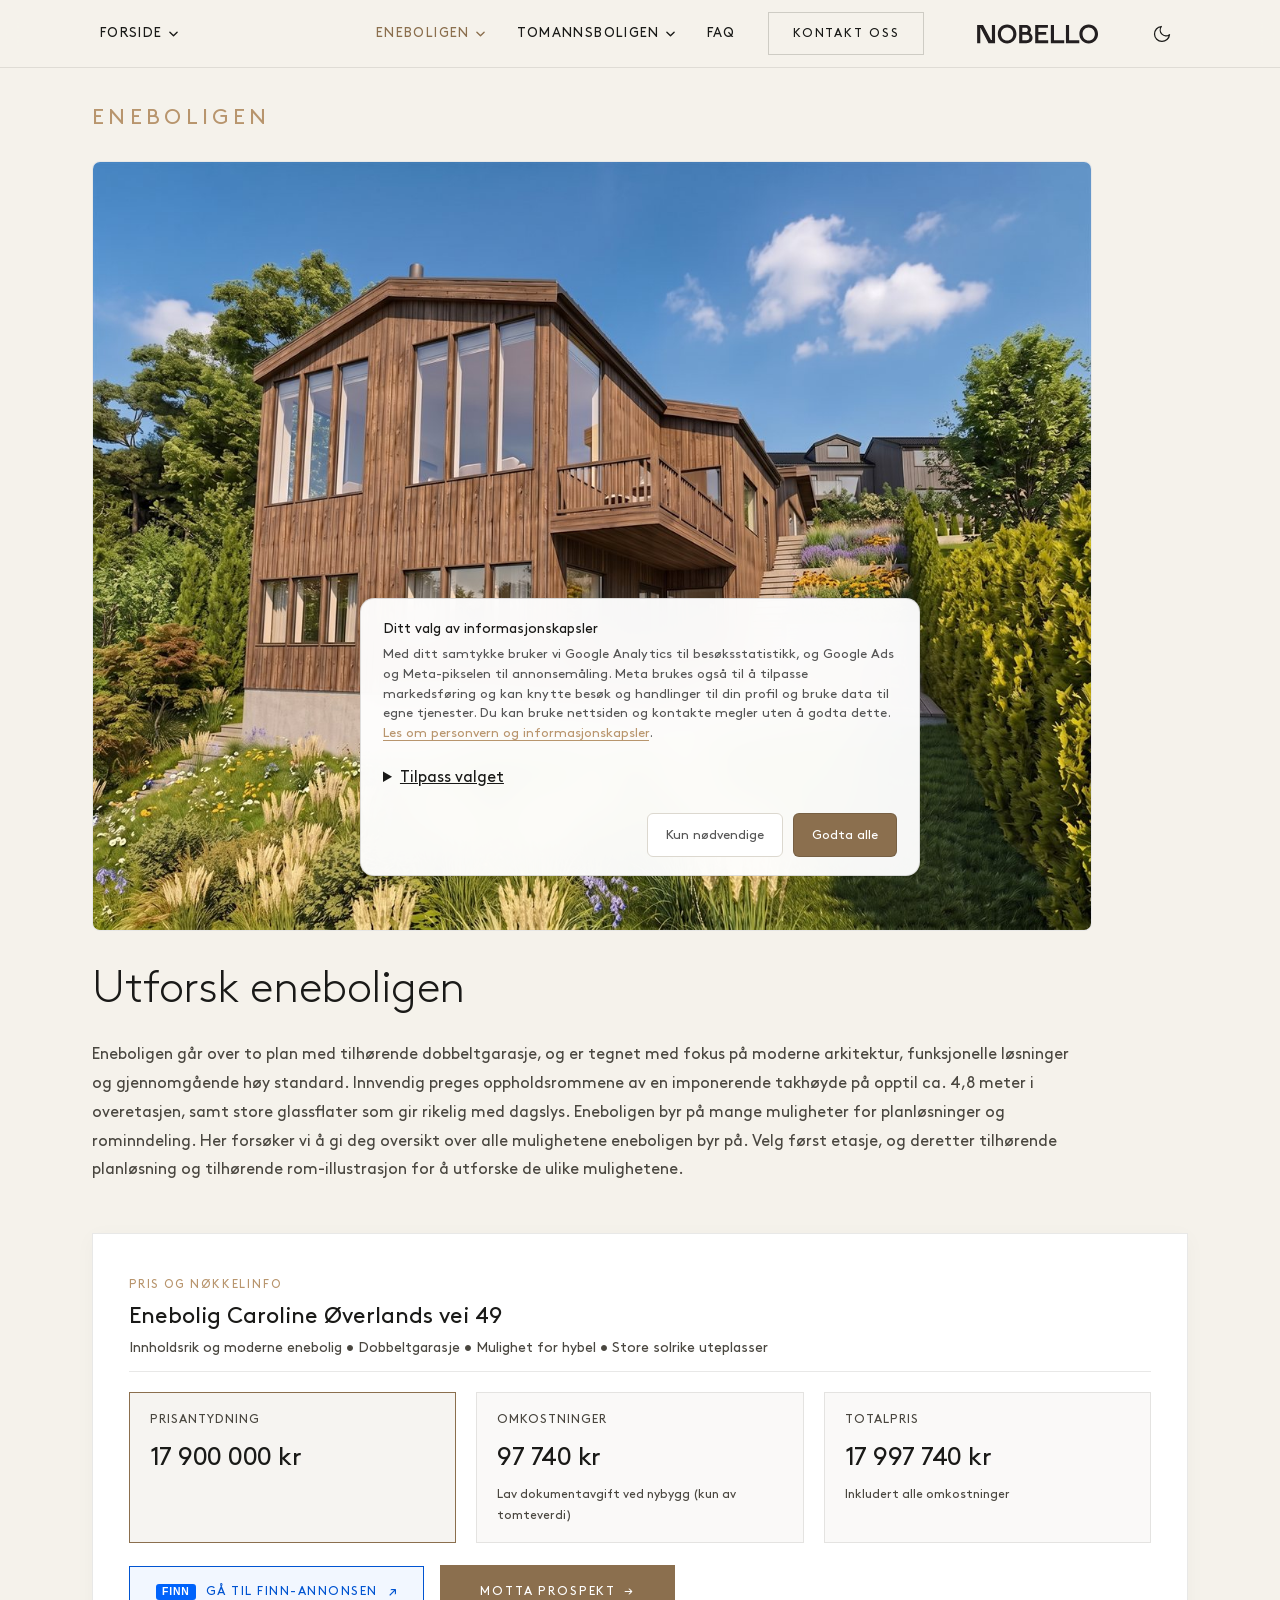
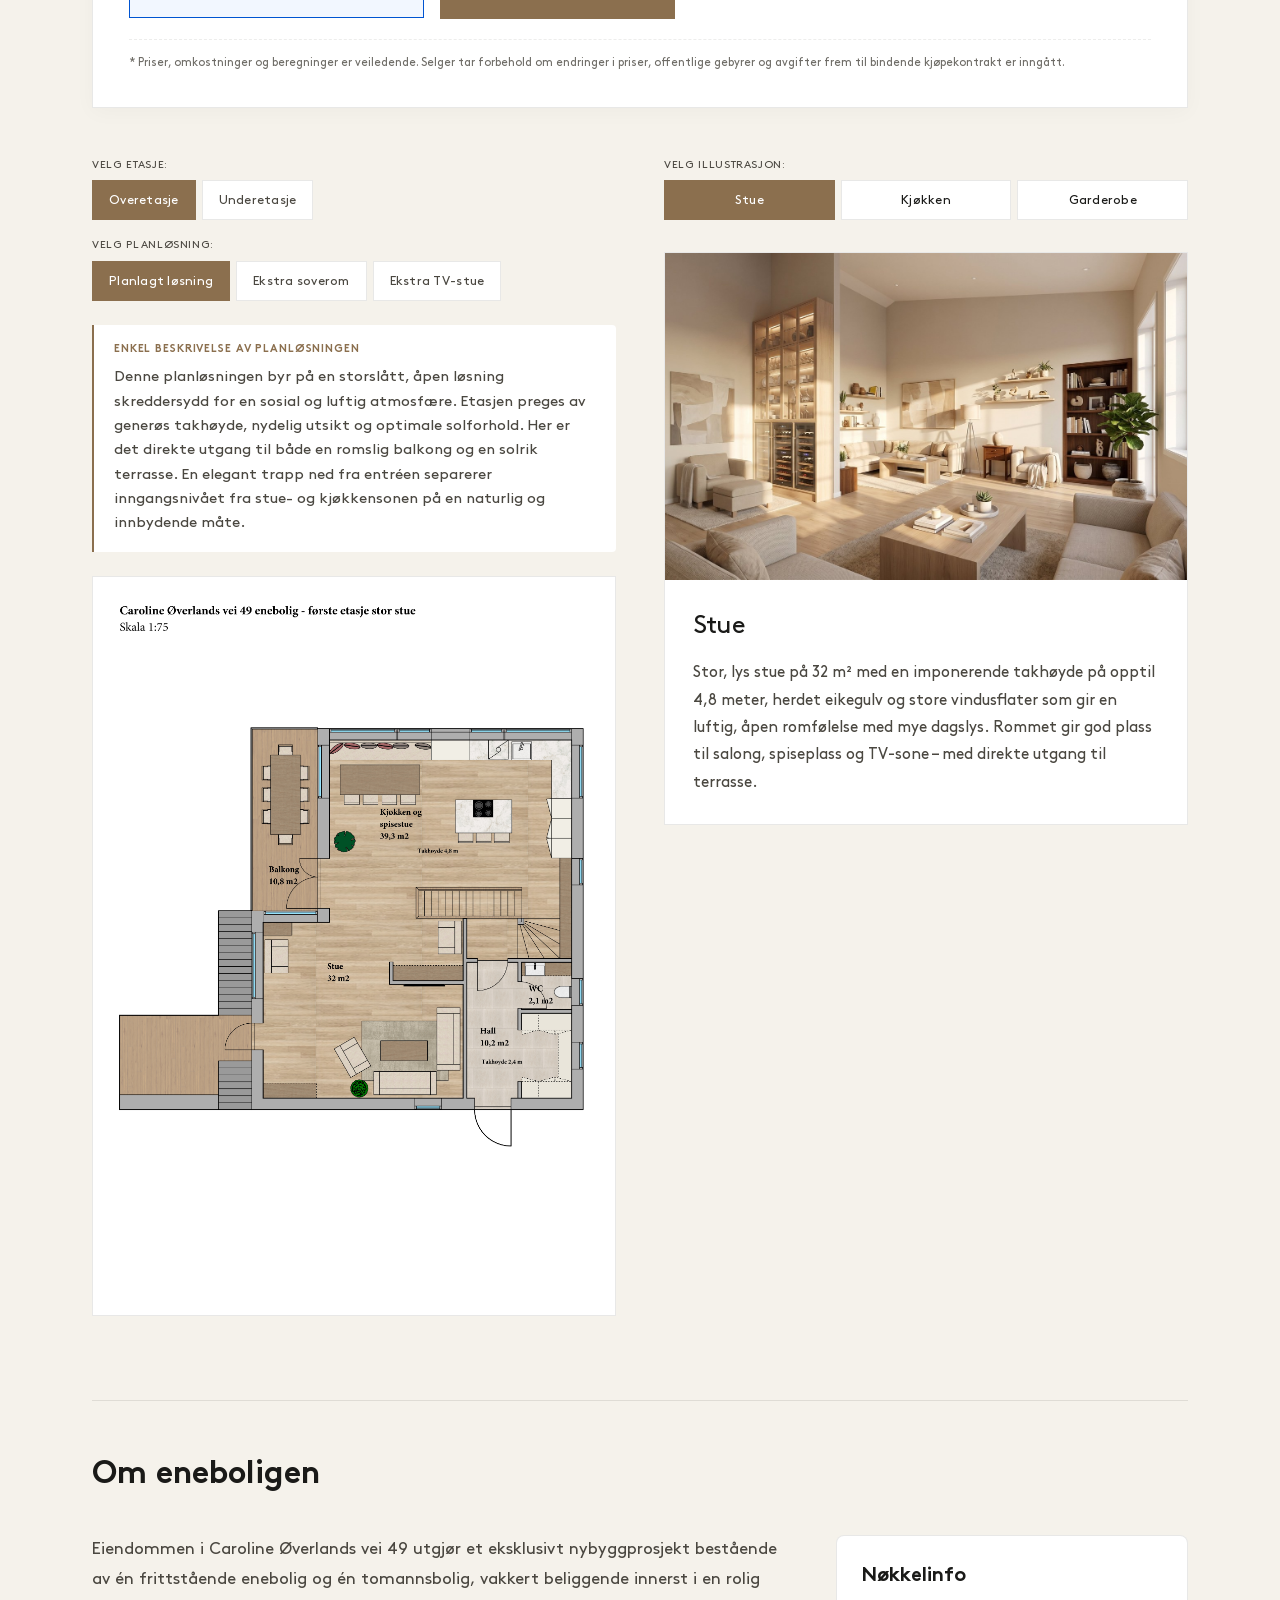
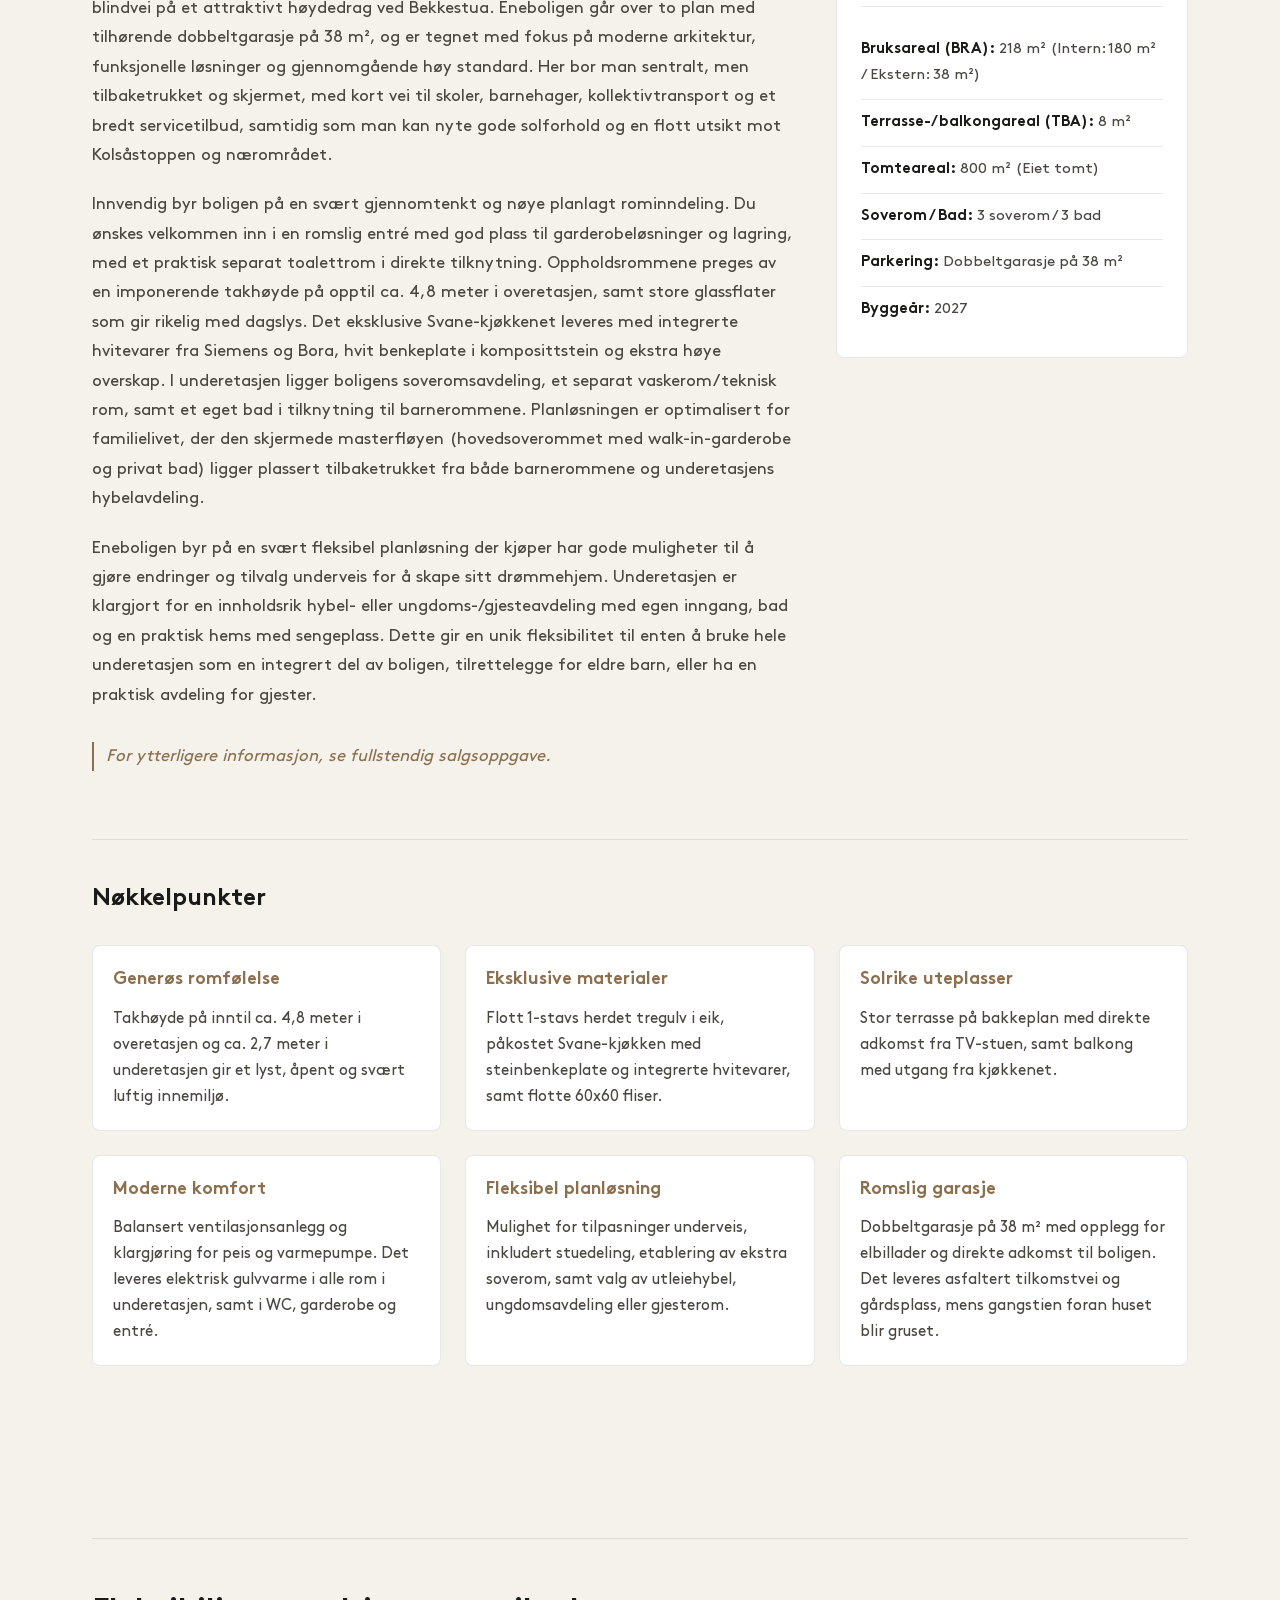
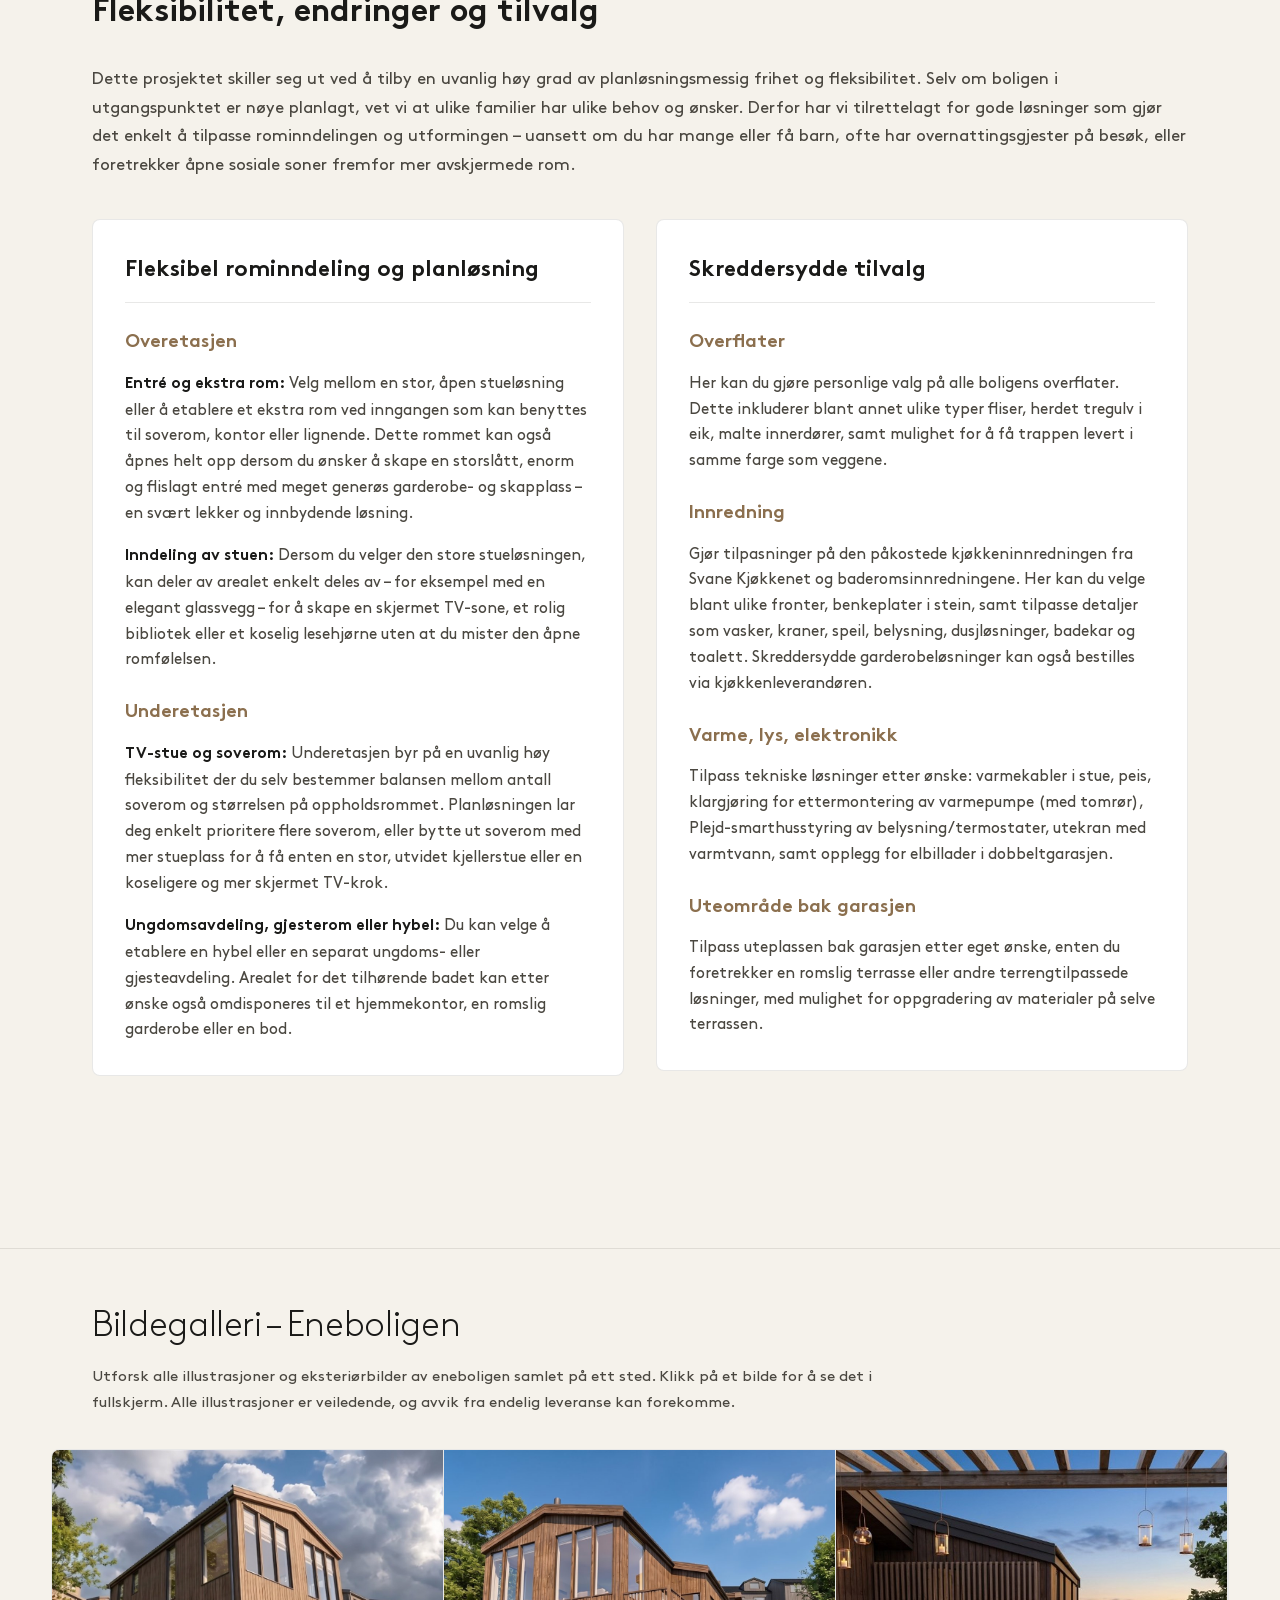
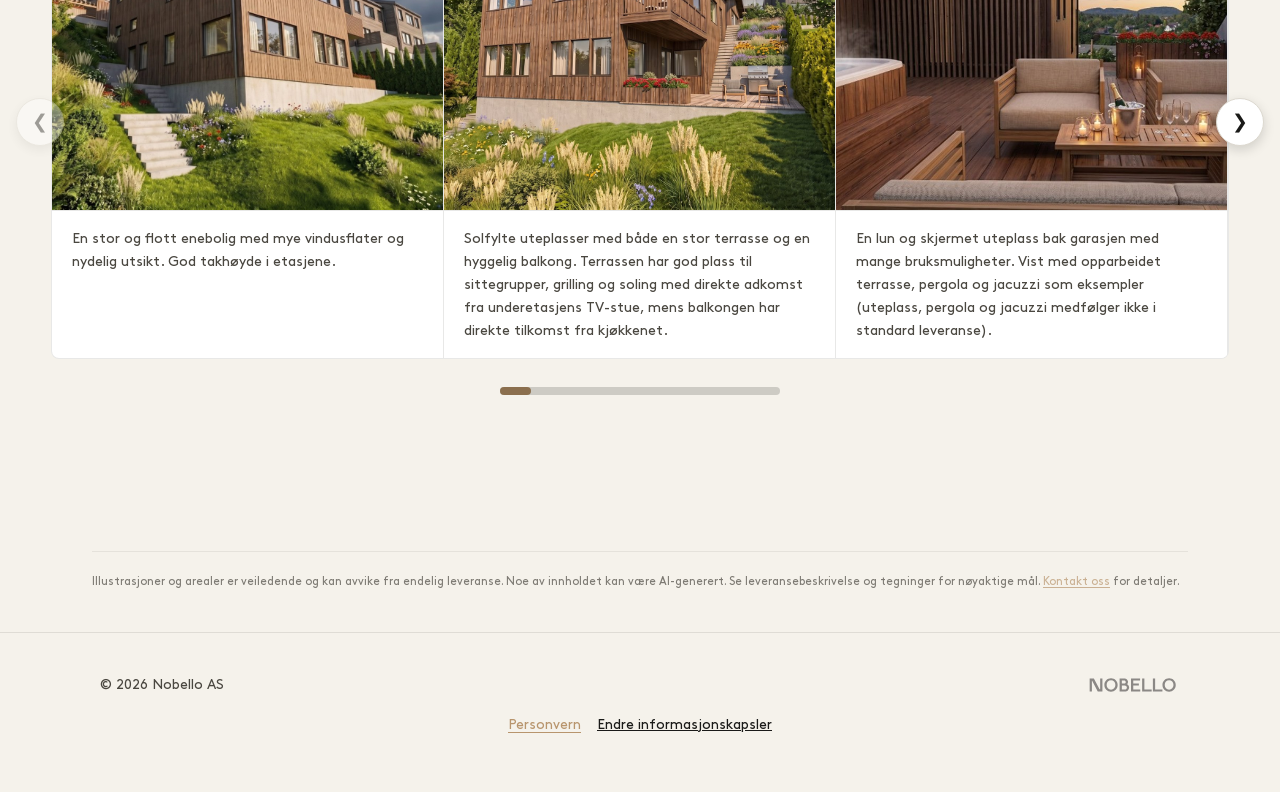
==== commit a09dec5e: "Opplys om Google Ads og innhent nytt samtykke" ====
--- a/enebolig.html
+++ b/enebolig.html
@@ -675,10 +675,10 @@
   <div class="cookie-banner__content">
     <div class="cookie-banner__text">
       <strong>Ditt valg av informasjonskapsler</strong>
-      <p>Med ditt samtykke bruker vi Google Analytics til besøksstatistikk og Meta-pikselen til å måle annonser og tilpasse markedsføring. Meta kan knytte besøk og handlinger til din profil og bruke data til egne tjenester. Du kan bruke nettsiden og kontakte megler uten å godta dette. <a href="personvern.html">Les om personvern og informasjonskapsler</a>.</p>
+      <p>Med ditt samtykke bruker vi Google Analytics til besøksstatistikk, og Google Ads og Meta-pikselen til annonsemåling. Meta brukes også til å tilpasse markedsføring og kan knytte besøk og handlinger til din profil og bruke data til egne tjenester. Du kan bruke nettsiden og kontakte megler uten å godta dette. <a href="personvern.html">Les om personvern og informasjonskapsler</a>.</p>
       <details id="cookieOptions"><summary>Tilpass valget</summary>
         <label><input type="checkbox" id="consentAnalytics"> Statistikk – Google Analytics</label>
-        <label><input type="checkbox" id="consentMarketing"> Markedsføring – Meta</label>
+        <label><input type="checkbox" id="consentMarketing"> Markedsføring – Google Ads og Meta</label>
         <p>Valget lagres i denne nettleseren i inntil 180 dager. Du kan endre det nederst på siden.</p>
         <button type="button" class="btn-cookie-decline" id="cookieSaveBtn">Lagre valget</button>
       </details>
@@ -690,7 +690,7 @@
   </div>
 </div>
 
-  <script src="tracking.js?v=20260911"></script>
+  <script src="tracking.js?v=20260915"></script>
   <script src="planlosning.js?v=20260911"></script>
 </body>
 
--- a/index.css
+++ b/index.css
@@ -48,7 +48,7 @@
 
   /* Typography */
   --font: 'Brown', -apple-system, 'Segoe UI', sans-serif;
-  --fs-hero: clamp(2.8rem, 6vw, 5.5rem);
+  --fs-hero: clamp(2.4rem, 4vw, 3.5rem);
   --fs-hero-sub: clamp(1rem, 2vw, 1.35rem);
   --fs-section: clamp(1.8rem, 3.5vw, 3rem);
   --fs-card-title: clamp(1.2rem, 2vw, 1.5rem);
@@ -421,57 +421,36 @@
    ======================================================== */
 .hero {
   position: relative;
-  min-height: 100vh;
-  display: flex;
-  align-items: flex-end;
-  padding-bottom: clamp(30px, 6vh, 70px);
-  overflow: hidden;
+  min-height: 0;
+  display: block;
+  padding: clamp(72px, 7vw, 88px) 0 0;
+  background: var(--color-bg);
 }
 
 .hero__bg {
-  position: absolute;
-  inset: 0;
-  z-index: 0;
-}
-
-.hero__bg img,
-.hero__video {
+  position: relative;
+}
+
+.hero__bg picture {
+  display: block;
+}
+
+/* Ikke fyll en stående skjerm ved å klippe bort boligene i sidene. */
+.hero__bg img {
+  display: block;
   width: 100%;
-  height: 100%;
-  object-fit: cover;
-  object-position: center center;
-}
-
-.hero__bg::after {
-  content: '';
-  position: absolute;
-  inset: 0;
-  background: linear-gradient(
-    to bottom,
-    rgba(14, 14, 12, 0.45) 0%,
-    rgba(14, 14, 12, 0.15) 10%,
-    rgba(0, 0, 0, 0) 22%,
-    rgba(0, 0, 0, 0) 88%,
-    rgba(14, 14, 12, 0.5) 95%,
-    rgba(14, 14, 12, 0.98) 100%
-  );
-}
-
-body.light-mode .hero__bg::after {
-  background: linear-gradient(
-    to bottom,
-    rgba(245, 242, 235, 0.55) 0%,
-    rgba(245, 242, 235, 0.2) 10%,
-    rgba(245, 242, 235, 0) 22%,
-    rgba(245, 242, 235, 0) 88%,
-    rgba(245, 242, 235, 0.5) 95%,
-    rgba(245, 242, 235, 0.98) 100%
-  );
+  height: auto;
+  max-height: 60vh;
+  max-height: 60svh;
+  object-fit: contain;
+  object-position: center;
 }
 
 .hero .container {
   position: relative;
-  z-index: 1;
+  padding-top: clamp(24px, 3vw, 40px);
+  padding-bottom: clamp(32px, 4vw, 56px);
+  text-align: center;
 }
 
 .hero__title {
@@ -479,8 +458,7 @@
   font-weight: 400;
   line-height: 1.05;
   letter-spacing: 0.02em;
-  color: #ffffff;
-  text-shadow: 0 2px 20px rgba(0, 0, 0, 0.5), 0 1px 4px rgba(0, 0, 0, 0.4);
+  color: var(--color-text);
 }
 
 .hero__badge {
@@ -499,10 +477,10 @@
 .hero__sub {
   font-size: var(--fs-hero-sub);
   font-weight: 400;
-  color: rgba(255, 255, 255, 0.95);
-  margin-bottom: 20px;
+  color: var(--color-text-muted);
+  margin-top: 16px;
+  margin-bottom: 0;
   letter-spacing: 0.02em;
-  text-shadow: 0 2px 14px rgba(0, 0, 0, 0.5), 0 1px 3px rgba(0, 0, 0, 0.4);
 }
 
 .hero__scroll {
@@ -3343,4 +3321,4 @@
   .scroll-tracker {
     display: none;
   }
-}+}
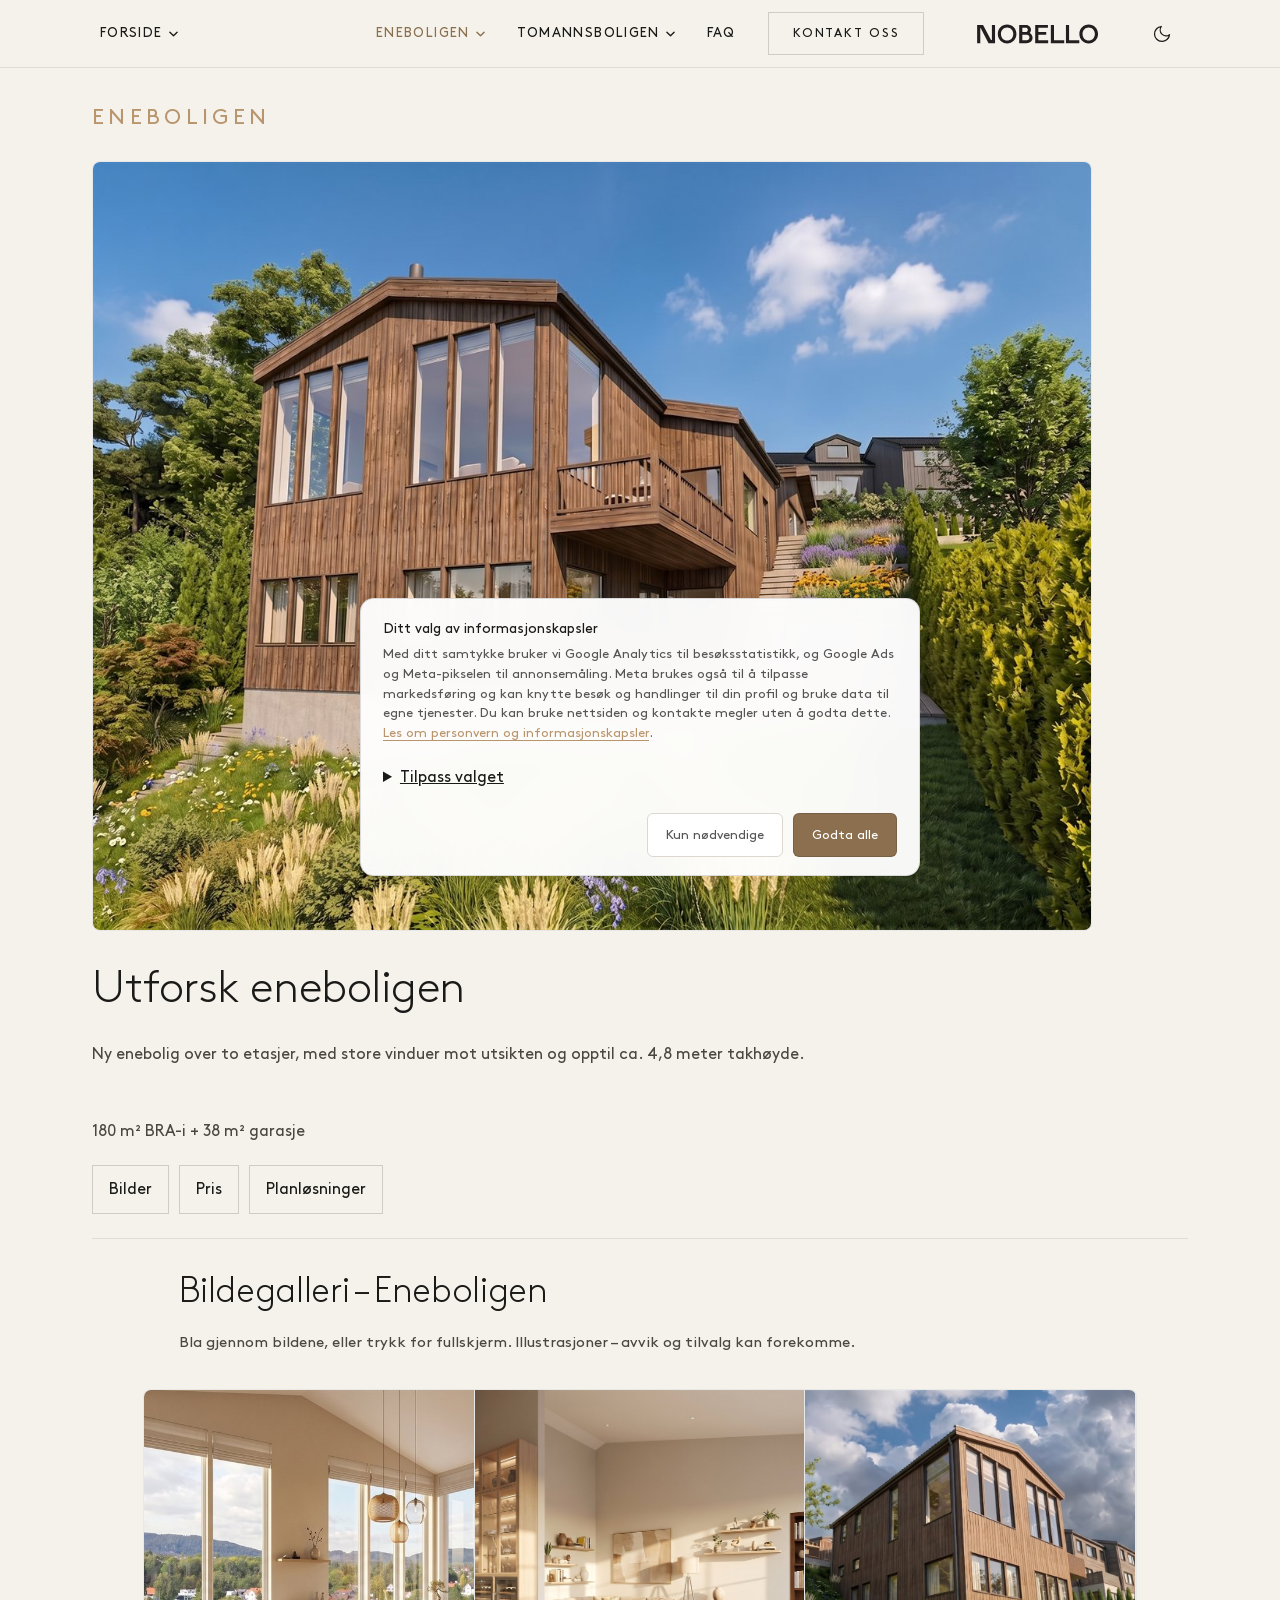
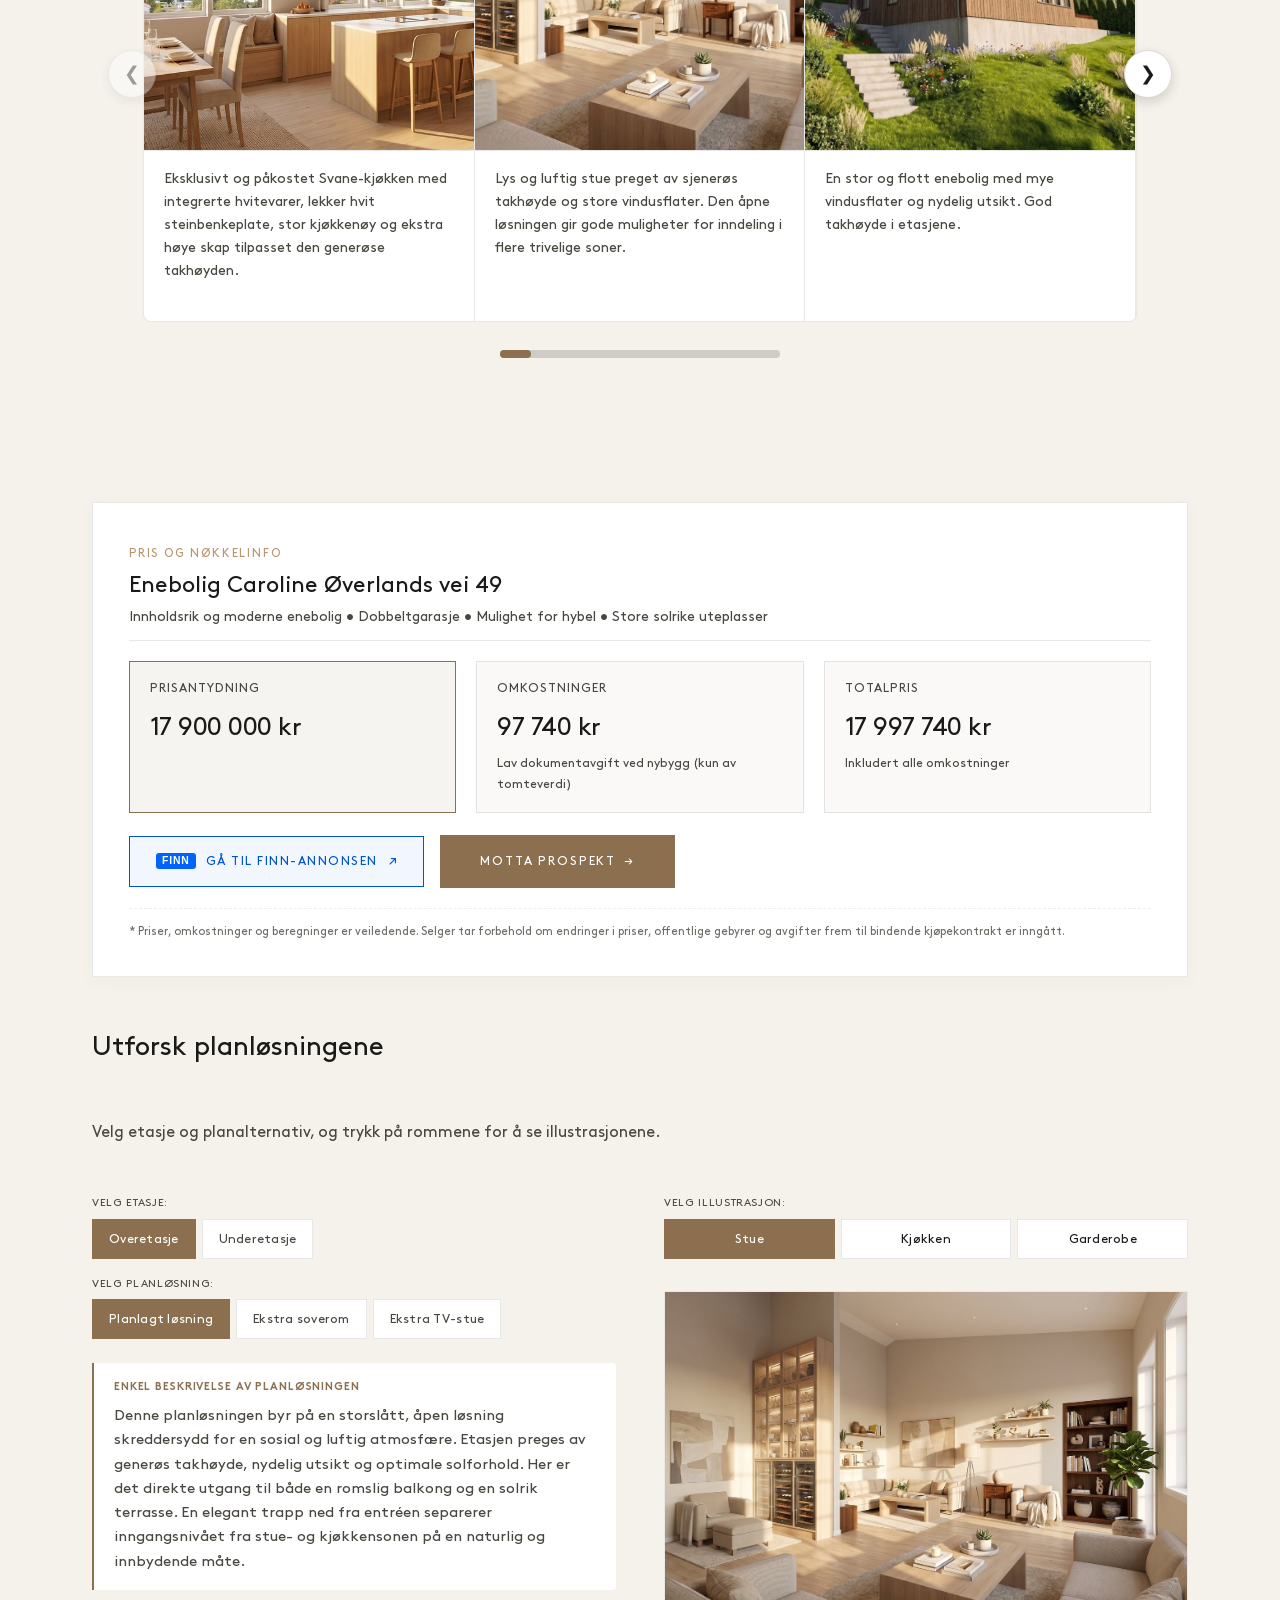
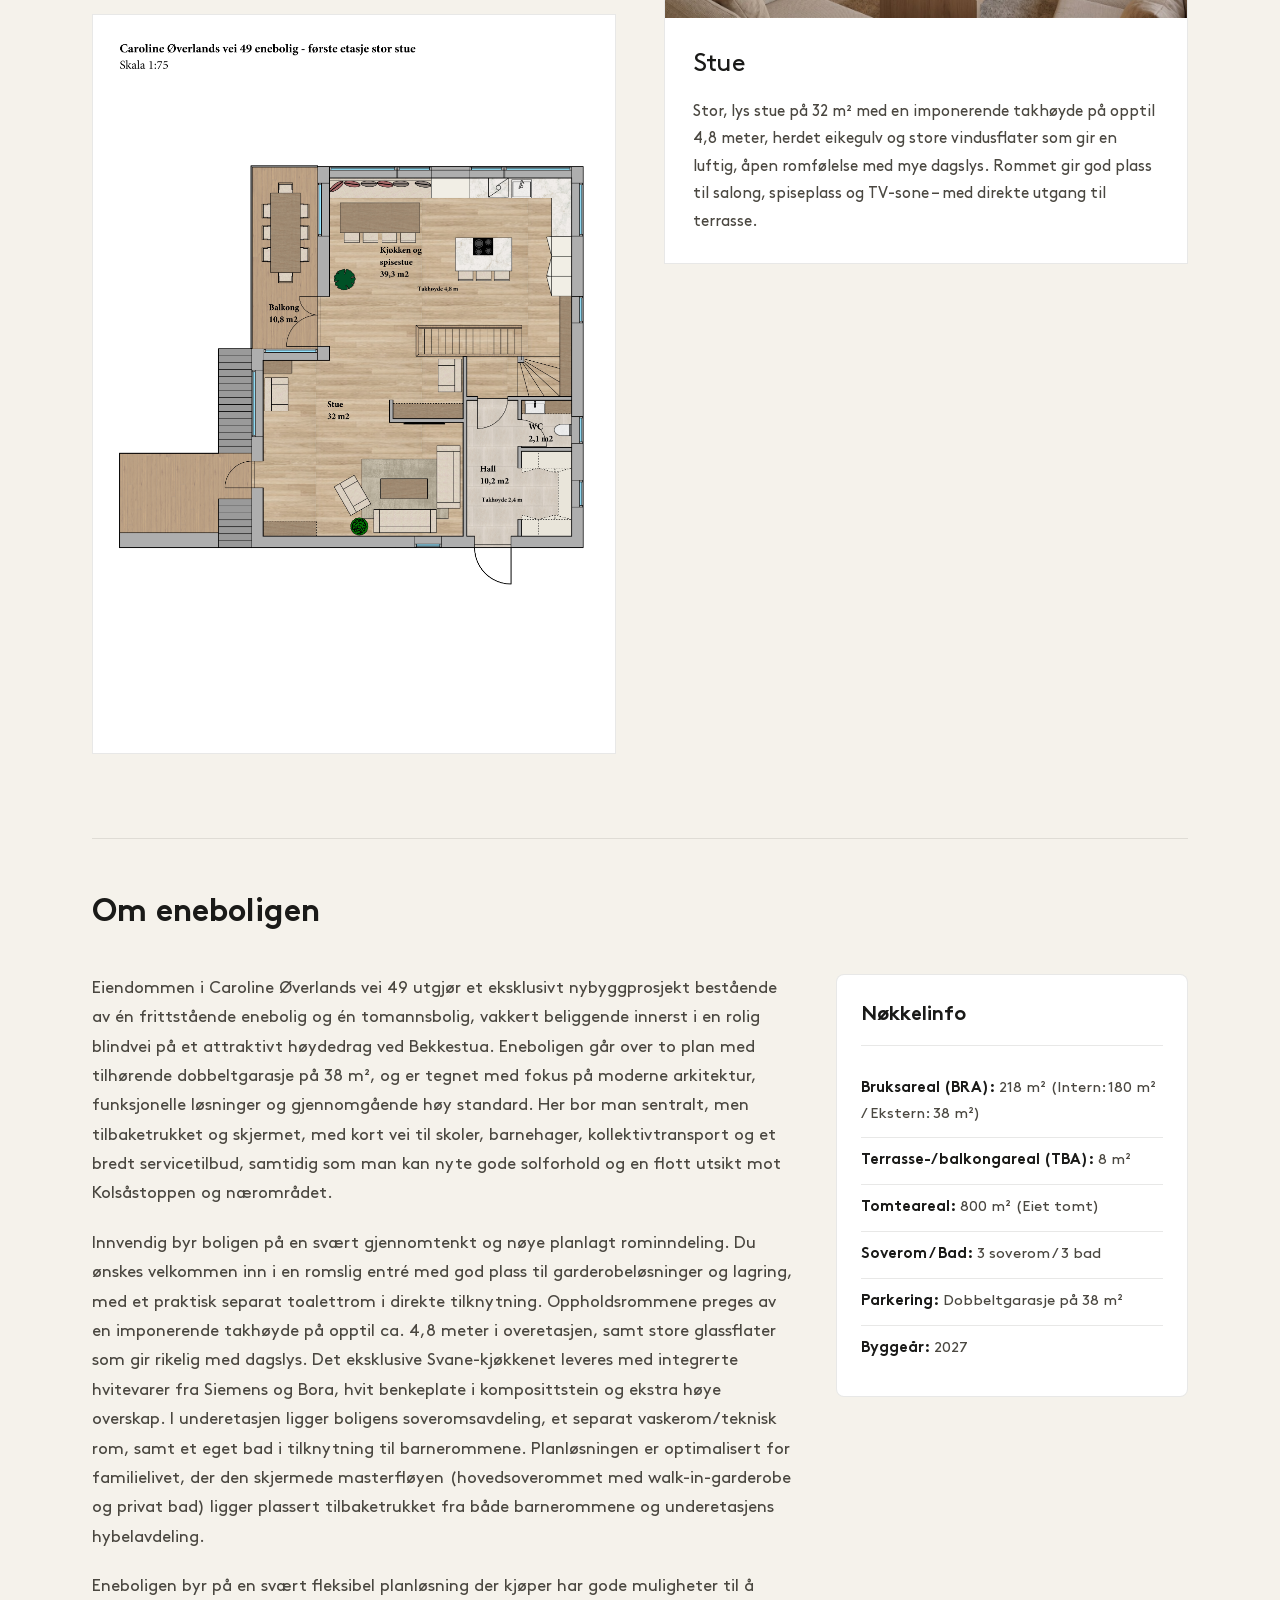
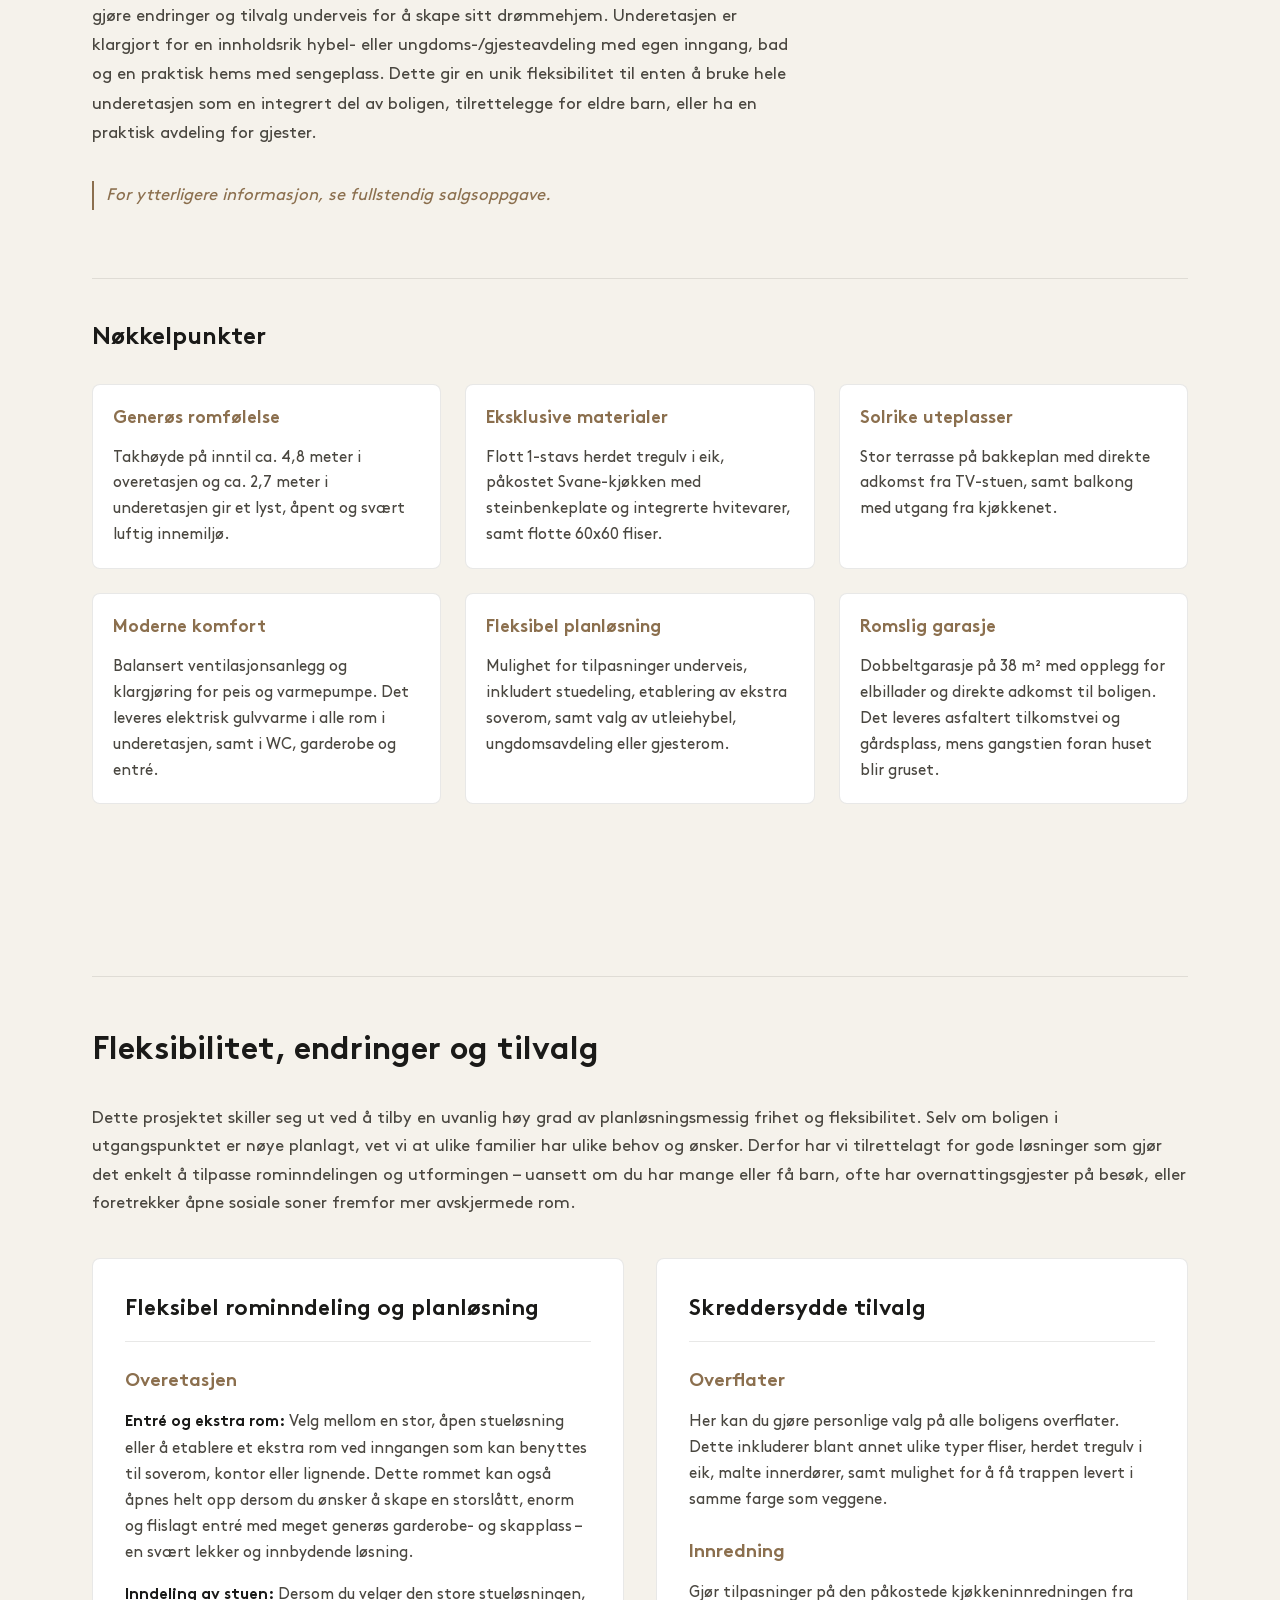
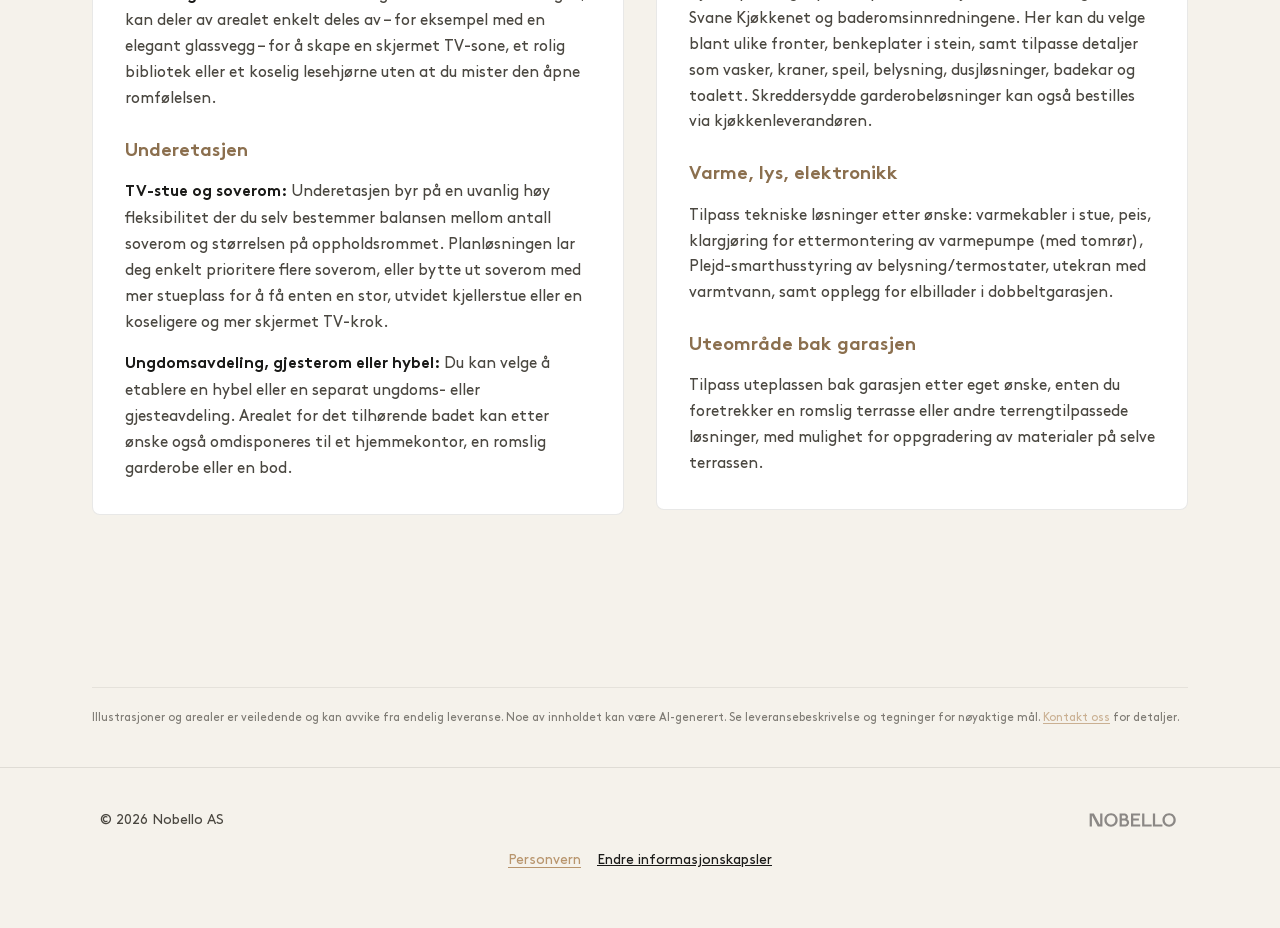
==== commit 22ba67b6: "Bring galleries forward and simplify the property browsing flow" ====
--- a/enebolig.html
+++ b/enebolig.html
@@ -30,9 +30,11 @@
     <link rel="stylesheet" href="index.css?v=3.9">
     <link rel="stylesheet" href="planlosning.css?v=3.9">
   <link rel="stylesheet" href="privacy.css?v=20260911">
+  <link rel="stylesheet" href="navigation.css?v=20260915">
+  <link rel="stylesheet" href="page-flow.css?v=20260915">
 </head>
 
-<body>
+<body class="gallery-first">
     <script>
         (function() {
             const savedTheme = localStorage.getItem('theme');
@@ -55,15 +57,16 @@
                 </a>
                 <div class="navbar__dropdown-panel" id="navForsideMenu">
                     <span class="dropdown-panel__title">Forside</span>
-                    <a href="index.html#boligene" class="dropdown-panel__item"><span class="item-idx">01</span>Boligene</a>
-                    <a href="index.html#konsept" class="dropdown-panel__item"><span class="item-idx">02</span>Konsept</a>
-                    <a href="index.html#kvaliteter" class="dropdown-panel__item"><span class="item-idx">03</span>Kvaliteter &amp; Materialer</a>
-                    <a href="index.html#smarthjem" class="dropdown-panel__item"><span class="item-idx">04</span>Smart hjem</a>
-                    <a href="index.html#galleri" class="dropdown-panel__item"><span class="item-idx">05</span>Bildegalleri</a>
-                    <a href="index.html#trygghet" class="dropdown-panel__item"><span class="item-idx">06</span>Kjøpsprosessen</a>
-                    <a href="index.html#uteliv" class="dropdown-panel__item"><span class="item-idx">07</span>Beliggenhet &amp; Nærområde</a>
-                    <a href="index.html#kontakt" class="dropdown-panel__item"><span class="item-idx">08</span>Kontakt oss</a>
-                </div>
+<a href="index.html#velg-bolig" class="dropdown-panel__item"><span class="item-idx">01</span>Velg bolig</a>
+<a href="index.html#galleri" class="dropdown-panel__item"><span class="item-idx">02</span>Bildegalleri</a>
+<a href="index.html#boligene" class="dropdown-panel__item"><span class="item-idx">03</span>Pris og nøkkelinfo</a>
+<a href="index.html#uteliv" class="dropdown-panel__item"><span class="item-idx">04</span>Beliggenhet & nærområde</a>
+<a href="index.html#konsept" class="dropdown-panel__item"><span class="item-idx">05</span>Konsept</a>
+<a href="index.html#kvaliteter" class="dropdown-panel__item"><span class="item-idx">06</span>Kvaliteter & materialer</a>
+<a href="index.html#smarthjem" class="dropdown-panel__item"><span class="item-idx">07</span>Smart hjem</a>
+<a href="index.html#trygghet" class="dropdown-panel__item"><span class="item-idx">08</span>Kjøpsprosessen</a>
+<a href="index.html#kontakt" class="dropdown-panel__item"><span class="item-idx">09</span>Kontakt oss</a>
+</div>
             </div>
             <div class="navbar__links">
                 <div class="navbar__dropdown" id="navEneboligDropdown">
@@ -75,12 +78,13 @@
                     </a>
                     <div class="navbar__dropdown-panel" id="navEneboligMenu">
                         <span class="dropdown-panel__title">Eneboligen</span>
-                        <a href="#intro" class="dropdown-panel__item"><span class="item-idx">01</span>Oversikt</a>
-                        <a href="#planlosning" class="dropdown-panel__item"><span class="item-idx">02</span>Plantegninger &amp; Rom</a>
-                        <a href="#om-boligen" class="dropdown-panel__item"><span class="item-idx">03</span>Om boligen &amp; Nøkkelinfo</a>
-                        <a href="#tilvalg" class="dropdown-panel__item"><span class="item-idx">04</span>Fleksibilitet &amp; Tilvalg</a>
-                        <a href="#galleri" class="dropdown-panel__item"><span class="item-idx">05</span>Bildegalleri</a>
-                    </div>
+<a href="enebolig.html#intro" class="dropdown-panel__item"><span class="item-idx">01</span>Oversikt</a>
+<a href="enebolig.html#galleri" class="dropdown-panel__item"><span class="item-idx">02</span>Bildegalleri</a>
+<a href="enebolig.html#pris" class="dropdown-panel__item"><span class="item-idx">03</span>Pris og nøkkelinfo</a>
+<a href="enebolig.html#planlosning" class="dropdown-panel__item"><span class="item-idx">04</span>Plantegninger & rom</a>
+<a href="enebolig.html#om-boligen" class="dropdown-panel__item"><span class="item-idx">05</span>Om boligen</a>
+<a href="enebolig.html#tilvalg" class="dropdown-panel__item"><span class="item-idx">06</span>Fleksibilitet & tilvalg</a>
+</div>
                 </div>
                 <div class="navbar__dropdown" id="navTomannsboligDropdown">
                     <a href="tomannsbolig.html" class="navbar__link" id="navTomannsboligLink" aria-expanded="false" aria-haspopup="true">
@@ -91,12 +95,13 @@
                     </a>
                     <div class="navbar__dropdown-panel" id="navTomannsboligMenu">
                         <span class="dropdown-panel__title">Tomannsboligen</span>
-                        <a href="tomannsbolig.html#intro" class="dropdown-panel__item"><span class="item-idx">01</span>Oversikt</a>
-                        <a href="tomannsbolig.html#planlosning" class="dropdown-panel__item"><span class="item-idx">02</span>Plantegninger &amp; Rom</a>
-                        <a href="tomannsbolig.html#om-boligen" class="dropdown-panel__item"><span class="item-idx">03</span>Om boligen &amp; Nøkkelinfo</a>
-                        <a href="tomannsbolig.html#tilvalg" class="dropdown-panel__item"><span class="item-idx">04</span>Fleksibilitet &amp; Tilvalg</a>
-                        <a href="tomannsbolig.html#galleri" class="dropdown-panel__item"><span class="item-idx">05</span>Bildegalleri</a>
-                    </div>
+<a href="tomannsbolig.html#intro" class="dropdown-panel__item"><span class="item-idx">01</span>Oversikt</a>
+<a href="tomannsbolig.html#galleri" class="dropdown-panel__item"><span class="item-idx">02</span>Bildegalleri</a>
+<a href="tomannsbolig.html#pris" class="dropdown-panel__item"><span class="item-idx">03</span>Pris og nøkkelinfo</a>
+<a href="tomannsbolig.html#planlosning" class="dropdown-panel__item"><span class="item-idx">04</span>Plantegninger & rom</a>
+<a href="tomannsbolig.html#om-boligen" class="dropdown-panel__item"><span class="item-idx">05</span>Om boligen</a>
+<a href="tomannsbolig.html#tilvalg" class="dropdown-panel__item"><span class="item-idx">06</span>Fleksibilitet & tilvalg</a>
+</div>
                 </div>
                 <a href="#faq" class="navbar__link" id="navFaqBtn">FAQ</a>
                 <a href="index.html#kontakt" class="navbar__cta">Kontakt oss</a>
@@ -141,10 +146,75 @@
             <!-- Intro Text -->
             <div class="pl-intro-text" id="intro">
                 <h1 class="section-title">Utforsk eneboligen</h1>
-                <p class="section-intro">Eneboligen går over to plan med tilhørende dobbeltgarasje, og er tegnet med fokus på moderne arkitektur, funksjonelle løsninger og gjennomgående høy standard. Innvendig preges oppholdsrommene av en imponerende takhøyde på opptil ca. 4,8 meter i overetasjen, samt store glassflater som gir rikelig med dagslys. Eneboligen byr på mange muligheter for planløsninger og rominndeling. Her forsøker vi å gi deg oversikt over alle mulighetene eneboligen byr på. Velg først etasje, og deretter tilhørende planløsning og tilhørende rom-illustrasjon for å utforske de ulike mulighetene.</p>
+                <p class="section-intro">Ny enebolig over to etasjer, med store vinduer mot utsikten og opptil ca. 4,8 meter takhøyde.</p><p class="property-facts">180 m² BRA-i + 38 m² garasje</p><div class="property-shortcuts"><a href="#galleri">Bilder</a><a href="#pris">Pris</a><a href="#planlosning">Planløsninger</a></div>
 
                 <!-- Pris og omkostninger -->
-                <div class="pl-price-card">
+
+            </div>
+<section class="pl-gallery-section" id="galleri">
+                <div class="container">
+                    <h2 class="pl-gallery-title">Bildegalleri – Eneboligen</h2>
+                    <p class="pl-gallery-subtitle">Bla gjennom bildene, eller trykk for fullskjerm. Illustrasjoner – avvik og tilvalg kan forekomme.</p>
+                </div>
+
+                <div class="pl-gallery-container">
+                    <div class="pl-gallery-track-wrapper">
+                        <div class="pl-gallery-track">
+<div class="pl-gallery-slide" data-index="0">
+                                <img src="images/optimized/Enebolig kjøkken påkostet ferdig-1280w.jpg" alt="Enebolig – Kjøkken" class="pl-gallery-img">
+                                <span class="pl-gallery-caption">Eksklusivt og påkostet Svane-kjøkken med integrerte hvitevarer, lekker hvit steinbenkeplate, stor kjøkkenøy og ekstra høye skap tilpasset den generøse takhøyden.</span>
+                            </div>
+<div class="pl-gallery-slide" data-index="1">
+                                <img src="images/optimized/Enebolig stue stor ferdig-1280w.jpg" alt="Enebolig – Stor stue" class="pl-gallery-img">
+                                <span class="pl-gallery-caption">Lys og luftig stue preget av sjenerøs takhøyde og store vindusflater. Den åpne løsningen gir gode muligheter for inndeling i flere trivelige soner.</span>
+                            </div>
+<div class="pl-gallery-slide" data-index="2">
+                                <img src="images/optimized/Enebolig terrasse boblebad ferdig-1280w.jpg" alt="Enebolig – Stor enebolig" class="pl-gallery-img">
+                                <span class="pl-gallery-caption">En stor og flott enebolig med mye vindusflater og nydelig utsikt. God takhøyde i etasjene.</span>
+                            </div>
+<div class="pl-gallery-slide" data-index="3">
+                                <img src="images/optimized/Enebolig front nede ferdig-1280w.jpg" alt="Enebolig – Uteplasser" class="pl-gallery-img">
+                                <span class="pl-gallery-caption">Solfylte uteplasser med både en stor terrasse og en hyggelig balkong. Terrassen har god plass til sittegrupper, grilling og soling med direkte adkomst fra underetasjens TV-stue, mens balkongen har direkte tilkomst fra kjøkkenet.</span>
+                            </div>
+<div class="pl-gallery-slide" data-index="4">
+                                <img src="images/optimized/Enebolig fasade hage ferdig-1280w.jpg" alt="Enebolig – Uteplass bak garasje" class="pl-gallery-img">
+                                <span class="pl-gallery-caption">En lun og skjermet uteplass bak garasjen med mange bruksmuligheter. Vist med opparbeidet terrasse, pergola og jacuzzi som eksempler (uteplass, pergola og jacuzzi medfølger ikke i standard leveranse).</span>
+                            </div>
+<div class="pl-gallery-slide" data-index="5">
+                                <img src="images/optimized/Enebolig stue ferdig-1280w.jpg" alt="Enebolig – Stue" class="pl-gallery-img">
+                                <span class="pl-gallery-caption">Fleksibel stue med romslige soner for både avslapning og hygge. Vist i en løsning med adskilt kontor eller ekstra soverom i tilknytning til entréen.</span>
+                            </div>
+<div class="pl-gallery-slide" data-index="6">
+                                <img src="images/optimized/Enebolig gang ferdig-1280w.jpg" alt="Enebolig – Entré" class="pl-gallery-img">
+                                <span class="pl-gallery-caption">Lyst, elegant og funksjonelt inngangsparti med god plass til skreddersydde garderobeløsninger og et ryddig førsteinntrykk (garderobeinnredning medfølger ikke).</span>
+                            </div>
+<div class="pl-gallery-slide" data-index="7">
+                                <img src="images/optimized/Enebolig hovedsoverom ferdig-1280w.jpg" alt="Enebolig – Masterfløy" class="pl-gallery-img">
+                                <span class="pl-gallery-caption">Flott masterfløy med et romslig hovedsoverom, walk-in-garderobe og eget tilhørende bad (garderobeinnredning medfølger ikke).</span>
+                            </div>
+<div class="pl-gallery-slide" data-index="8">
+                                <img src="images/optimized/Enebolig tv-stue stor ferdig-1280w.jpg" alt="Enebolig – TV-stue stor" class="pl-gallery-img">
+                                <span class="pl-gallery-caption">TV-stuen i underetasjen vist i den store, utvidede løsningen, som gir et ekstra romslig og sosialt oppholdsrom for hele familien.</span>
+                            </div>
+<div class="pl-gallery-slide" data-index="9">
+                                <img src="images/optimized/Enebolig tv-stue liten ferdig-1280w.jpg" alt="Enebolig – TV-stue liten" class="pl-gallery-img">
+                                <span class="pl-gallery-caption">TV-stuen i underetasjen vist i den mindre løsningen. Dette er en koselig og lun sone som gjør det mulig å prioritere ekstra soverom i boligen.</span>
+                            </div>
+<div class="pl-gallery-slide" data-index="10">
+                                <img src="images/optimized/Enebolig hybel ferdig-1280w.jpg" alt="Enebolig – Hybelavdeling" class="pl-gallery-img">
+                                <span class="pl-gallery-caption">Innholdsrik avdeling med over 4 meter takhøyde, noe som gir stor fleksibilitet til bruk som hybel, ungdoms- eller gjesteavdeling. Planløsningen kan tilpasses etter behov med enten eget bad, ekstra bod eller andre funksjoner.</span>
+                            </div>
+</div>
+                    </div>
+                    <button class="pl-gallery-nav prev" aria-label="Forrige bilde">&#10094;</button>
+                    <button class="pl-gallery-nav next" aria-label="Neste bilde">&#10095;</button>
+
+                    <div class="pl-gallery-scrollbar">
+                        <div class="pl-gallery-scrollbar-thumb"></div>
+                    </div>
+                </div>
+            </section>
+<div class="pl-price-card" id="pris">
                     <div class="pl-price-card__header">
                         <span class="pl-price-card__tag">Pris og nøkkelinfo</span>
                         <h3 class="pl-price-card__title">Enebolig Caroline Øverlands vei 49</h3>
@@ -180,10 +250,12 @@
                         * Priser, omkostninger og beregninger er veiledende. Selger tar forbehold om endringer i priser, offentlige gebyrer og avgifter frem til bindende kjøpekontrakt er inngått.
                     </p>
                 </div>
-            </div>
+
 
             <!-- ═══════════════════════ ROM-VIEWER ═══════════════════════ -->
             <div class="pl-viewer" id="planlosning">
+<h2 class="plan-heading">Utforsk planløsningene</h2>
+<p class="plan-help">Velg etasje og planalternativ, og trykk på rommene for å se illustrasjonene.</p>
                 <!-- Høyre kolonne: Romknapper + Visualisering -->
                 <div class="pl-display-column">
                     <div class="pl-selector-group">
@@ -306,7 +378,7 @@
                         <p>Eneboligen byr på en svært fleksibel planløsning der kjøper har gode muligheter til å gjøre endringer og tilvalg underveis for å skape sitt drømmehjem. Underetasjen er klargjort for en innholdsrik hybel- eller ungdoms-/gjesteavdeling med egen inngang, bad og en praktisk hems med sengeplass. Dette gir en unik fleksibilitet til enten å bruke hele underetasjen som en integrert del av boligen, tilrettelegge for eldre barn, eller ha en praktisk avdeling for gjester.</p>
                         <p class="pl-about-disclaimer">For ytterligere informasjon, se fullstendig salgsoppgave.</p>
                     </div>
-                    
+
                     <div class="pl-about-sidebar">
                         <div class="pl-about-card">
                             <h3 class="pl-card-title">Nøkkelinfo</h3>
@@ -357,12 +429,12 @@
             <section class="pl-flexibility-section" id="tilvalg">
                 <h2 class="pl-flexibility-title">Fleksibilitet, endringer og tilvalg</h2>
                 <p class="pl-flexibility-intro">Dette prosjektet skiller seg ut ved å tilby en uvanlig høy grad av planløsningsmessig frihet og fleksibilitet. Selv om boligen i utgangspunktet er nøye planlagt, vet vi at ulike familier har ulike behov og ønsker. Derfor har vi tilrettelagt for gode løsninger som gjør det enkelt å tilpasse rominndelingen og utformingen – uansett om du har mange eller få barn, ofte har overnattingsgjester på besøk, eller foretrekker åpne sosiale soner fremfor mer avskjermede rom.</p>
-                
+
                 <div class="pl-flexibility-grid">
                     <!-- Rominndeling -->
                     <div class="pl-flex-card">
                         <h3>Fleksibel rominndeling og planløsning</h3>
-                        
+
                         <div class="pl-flex-subgroup">
                             <h4>Overetasjen</h4>
                             <ul>
@@ -383,7 +455,7 @@
                     <!-- Tilvalg -->
                     <div class="pl-flex-card">
                         <h3>Skreddersydde tilvalg</h3>
-                        
+
                         <div class="pl-flex-subgroup">
                             <h4>Overflater</h4>
                             <p>Her kan du gjøre personlige valg på alle boligens overflater. Dette inkluderer blant annet ulike typer fliser, herdet tregulv i eik, malte innerdører, samt mulighet for å få trappen levert i samme farge som veggene.</p>
@@ -409,70 +481,8 @@
         </div> <!-- Closes container -->
 
             <!-- ═══════════════════════ ③ BILDER AV ENEBOLIGEN ═══════════════════════ -->
-            <section class="pl-gallery-section" id="galleri">
-                <div class="container">
-                    <h2 class="pl-gallery-title">Bildegalleri – Eneboligen</h2>
-                    <p class="pl-gallery-subtitle">Utforsk alle illustrasjoner og eksteriørbilder av eneboligen samlet på ett sted. Klikk på et bilde for å se det i fullskjerm. Alle illustrasjoner er veiledende, og avvik fra endelig leveranse kan forekomme.</p>
-                </div>
-                
-                <div class="pl-gallery-container">
-                    <div class="pl-gallery-track-wrapper">
-                        <div class="pl-gallery-track">
-                            <div class="pl-gallery-slide" data-index="0">
-                                <img src="images/optimized/Enebolig terrasse boblebad ferdig-1280w.jpg" alt="Enebolig – Stor enebolig" class="pl-gallery-img">
-                                <span class="pl-gallery-caption">En stor og flott enebolig med mye vindusflater og nydelig utsikt. God takhøyde i etasjene.</span>
-                            </div>
-                            <div class="pl-gallery-slide" data-index="1">
-                                <img src="images/optimized/Enebolig front nede ferdig-1280w.jpg" alt="Enebolig – Uteplasser" class="pl-gallery-img">
-                                <span class="pl-gallery-caption">Solfylte uteplasser med både en stor terrasse og en hyggelig balkong. Terrassen har god plass til sittegrupper, grilling og soling med direkte adkomst fra underetasjens TV-stue, mens balkongen har direkte tilkomst fra kjøkkenet.</span>
-                            </div>
-                            <div class="pl-gallery-slide" data-index="2">
-                                <img src="images/optimized/Enebolig fasade hage ferdig-1280w.jpg" alt="Enebolig – Uteplass bak garasje" class="pl-gallery-img">
-                                <span class="pl-gallery-caption">En lun og skjermet uteplass bak garasjen med mange bruksmuligheter. Vist med opparbeidet terrasse, pergola og jacuzzi som eksempler (uteplass, pergola og jacuzzi medfølger ikke i standard leveranse).</span>
-                            </div>
-                            <div class="pl-gallery-slide" data-index="3">
-                                <img src="images/optimized/Enebolig stue stor ferdig-1280w.jpg" alt="Enebolig – Stor stue" class="pl-gallery-img">
-                                <span class="pl-gallery-caption">Lys og luftig stue preget av sjenerøs takhøyde og store vindusflater. Den åpne løsningen gir gode muligheter for inndeling i flere trivelige soner.</span>
-                            </div>
-                            <div class="pl-gallery-slide" data-index="4">
-                                <img src="images/optimized/Enebolig stue ferdig-1280w.jpg" alt="Enebolig – Stue" class="pl-gallery-img">
-                                <span class="pl-gallery-caption">Fleksibel stue med romslige soner for både avslapning og hygge. Vist i en løsning med adskilt kontor eller ekstra soverom i tilknytning til entréen.</span>
-                            </div>
-                            <div class="pl-gallery-slide" data-index="5">
-                                <img src="images/optimized/Enebolig kjøkken påkostet ferdig-1280w.jpg" alt="Enebolig – Kjøkken" class="pl-gallery-img">
-                                <span class="pl-gallery-caption">Eksklusivt og påkostet Svane-kjøkken med integrerte hvitevarer, lekker hvit steinbenkeplate, stor kjøkkenøy og ekstra høye skap tilpasset den generøse takhøyden.</span>
-                            </div>
-                            <div class="pl-gallery-slide" data-index="6">
-                                <img src="images/optimized/Enebolig gang ferdig-1280w.jpg" alt="Enebolig – Entré" class="pl-gallery-img">
-                                <span class="pl-gallery-caption">Lyst, elegant og funksjonelt inngangsparti med god plass til skreddersydde garderobeløsninger og et ryddig førsteinntrykk (garderobeinnredning medfølger ikke).</span>
-                            </div>
-                            <div class="pl-gallery-slide" data-index="7">
-                                <img src="images/optimized/Enebolig hovedsoverom ferdig-1280w.jpg" alt="Enebolig – Masterfløy" class="pl-gallery-img">
-                                <span class="pl-gallery-caption">Flott masterfløy med et romslig hovedsoverom, walk-in-garderobe og eget tilhørende bad (garderobeinnredning medfølger ikke).</span>
-                            </div>
-                            <div class="pl-gallery-slide" data-index="8">
-                                <img src="images/optimized/Enebolig tv-stue stor ferdig-1280w.jpg" alt="Enebolig – TV-stue stor" class="pl-gallery-img">
-                                <span class="pl-gallery-caption">TV-stuen i underetasjen vist i den store, utvidede løsningen, som gir et ekstra romslig og sosialt oppholdsrom for hele familien.</span>
-                            </div>
-                            <div class="pl-gallery-slide" data-index="9">
-                                <img src="images/optimized/Enebolig tv-stue liten ferdig-1280w.jpg" alt="Enebolig – TV-stue liten" class="pl-gallery-img">
-                                <span class="pl-gallery-caption">TV-stuen i underetasjen vist i den mindre løsningen. Dette er en koselig og lun sone som gjør det mulig å prioritere ekstra soverom i boligen.</span>
-                            </div>
-                            <div class="pl-gallery-slide" data-index="10">
-                                <img src="images/optimized/Enebolig hybel ferdig-1280w.jpg" alt="Enebolig – Hybelavdeling" class="pl-gallery-img">
-                                <span class="pl-gallery-caption">Innholdsrik avdeling med over 4 meter takhøyde, noe som gir stor fleksibilitet til bruk som hybel, ungdoms- eller gjesteavdeling. Planløsningen kan tilpasses etter behov med enten eget bad, ekstra bod eller andre funksjoner.</span>
-                            </div>
-                        </div>
-                    </div>
-                    <button class="pl-gallery-nav prev" aria-label="Forrige bilde">&#10094;</button>
-                    <button class="pl-gallery-nav next" aria-label="Neste bilde">&#10095;</button>
-                    
-                    <div class="pl-gallery-scrollbar">
-                        <div class="pl-gallery-scrollbar-thumb"></div>
-                    </div>
-                </div>
-            </section>
-            
+
+
             <div class="container">
                 <!-- Disclaimer -->
             <p class="pl-disclaimer">
@@ -567,7 +577,7 @@
             <span class="section-label">Få tilsendt prospekt</span>
             <h2 class="section-title" id="prospektModalTitle">Meld uforpliktende interesse</h2>
             <p class="prospekt-modal__subtitle">Registrer deg under for å motta komplett salgsprospekt, tegninger og prisinformasjon for Caroline Øverlands vei 49.</p>
-            
+
             <form class="prospekt__form" id="prospektForm" action="https://formsubmit.co/ajax/ds@nobello.no" method="POST" onsubmit="handleProspektSubmit(event)">
                 <!-- Honeypot -->
                 <input type="text" name="_honey" style="display:none">
@@ -582,22 +592,22 @@
                 <input type="hidden" name="_autoresponse" value="Takk for at du meldte interesse for Caroline Øverlands vei 49. Ansvarlig megler Jørgen Ek og Nobello AS har mottatt din henvendelse og vil følge opp. Du kan også laste ned prospektene direkte fra nettsiden.">
                 <!-- Email Subject -->
                 <input type="hidden" name="_subject" value="Ny interessent (prospekt): Enebolig - Caroline Øverlands vei 49">
-                
+
                 <div class="form-group">
                     <label class="form-label" for="prospekt-navn">Navn</label>
                     <input class="form-input" type="text" id="prospekt-navn" name="navn" required autocomplete="name" placeholder="Ditt fulle navn">
                 </div>
-                
+
                 <div class="form-group">
                     <label class="form-label" for="prospekt-epost">E-post</label>
                     <input class="form-input" type="email" id="prospekt-epost" name="email" required autocomplete="email" placeholder="din.epost@adresse.no">
                 </div>
-                
+
                 <div class="form-group">
                     <label class="form-label" for="prospekt-telefon">Telefon</label>
                     <input class="form-input" type="tel" id="prospekt-telefon" name="telefon" autocomplete="tel" placeholder="Ditt telefonnummer">
                 </div>
-                
+
                 <div class="form-group">
                     <label class="form-label">Hvilken boligtype interesserer deg?</label>
                     <div class="form-radio-group">
@@ -609,12 +619,12 @@
                         <label class="form-radio-label" for="modal-begge">Begge</label>
                     </div>
                 </div>
-                
+
                 <div class="form-group">
                     <label class="form-label" for="prospekt-melding">Eventuell kommentar / spørsmål</label>
                     <textarea class="form-textarea" id="prospekt-melding" name="melding" rows="2" placeholder="Valgfritt"></textarea>
                 </div>
-                
+
                 <button type="submit" class="btn-primary" id="prospektSubmitBtn">Få tilsendt prospekt</button>
             <p class="privacy-form-note">Nobello og megler bruker kontaktopplysningene til å følge opp din interesse i prosjektet. <a href="personvern.html">Les mer om personvern</a>.</p>
 </form>
@@ -628,7 +638,7 @@
                 </div>
                 <h3 class="prospekt-success__title">Takk for din interesse!</h3>
                 <p class="prospekt-success__desc">Din henvendelse er registrert og oversendt til ansvarlig megler <strong>Jørgen Ek</strong>. Du kan nå laste ned salgsprospektene direkte under:</p>
-                
+
                 <div class="prospekt-downloads">
                     <a href="Prospekt%20C%C3%98V49/Prospekt%20-%20C%C3%98V%2049%20Enebolig.pdf" target="_blank" class="btn-prospekt-download" data-prospekt="enebolig" download>
                         <span class="btn-prospekt-download__label">
@@ -691,7 +701,8 @@
 </div>
 
   <script src="tracking.js?v=20260915"></script>
-  <script src="planlosning.js?v=20260911"></script>
+  <script src="planlosning.js?v=20260915-mobile"></script>
+  <script src="navigation.js?v=20260915"></script>
 </body>
 
 </html>
--- a/navigation.css
+++ b/navigation.css
@@ -0,0 +1,78 @@
+/* Shared navigation: keep every destination reachable on narrow screens. */
+.navbar__mobile-header { display: none; }
+@media (max-width: 1024px) {
+  .navbar.has-mobile-menu,
+  .navbar.has-mobile-menu.scrolled { padding: 10px 0; }
+  .navbar__mobile-header {
+    display: flex;
+    align-items: center;
+    justify-content: space-between;
+    padding: 0 20px;
+    gap: 20px;
+  }
+  .navbar__mobile-brand img { width: 112px; height: 28px; object-fit: contain; }
+  .navbar__menu-toggle {
+    display: inline-flex;
+    align-items: center;
+    gap: 12px;
+    min-height: 44px;
+    padding: 8px 14px;
+    border: 1px solid var(--color-border-strong);
+    border-radius: 3px;
+    background: transparent;
+    color: var(--color-text);
+    font: inherit;
+    cursor: pointer;
+  }
+  .navbar__menu-toggle span { font: 22px/1 sans-serif; }
+  .navbar.has-mobile-menu > .container { display: none; }
+  .navbar.has-mobile-menu.menu-open > .container {
+    display: flex;
+    flex-direction: column;
+    align-items: stretch;
+    gap: 0;
+    padding: 10px 20px 20px;
+    max-height: calc(100vh - 150px);
+    max-height: calc(100dvh - 150px);
+    overflow-y: auto;
+    overscroll-behavior: contain;
+    -webkit-overflow-scrolling: touch;
+  }
+  .has-mobile-menu .navbar__links { display: flex; flex-direction: column; align-items: stretch; gap: 0; }
+  .has-mobile-menu .navbar__dropdown { display: block; width: 100%; }
+  .navbar.has-mobile-menu .container .navbar__home-btn { display: flex !important; width: 100%; }
+  .has-mobile-menu .navbar__link,
+  .has-mobile-menu .navbar__home-btn,
+  .has-mobile-menu #navFaqBtn {
+    display: flex !important;
+    align-items: center;
+    justify-content: space-between;
+    min-height: 48px;
+    padding: 12px 0;
+    font-size: 0.9rem;
+    letter-spacing: 0.06em;
+    white-space: normal;
+    border-bottom: 1px solid var(--color-border);
+  }
+  .has-mobile-menu .navbar__dropdown-panel {
+    display: none;
+    position: static;
+    width: 100%;
+    opacity: 1;
+    visibility: visible;
+    transform: none;
+    margin: 4px 0 8px;
+    box-shadow: none;
+    backdrop-filter: none;
+  }
+  .has-mobile-menu .navbar__dropdown.is-open > .navbar__dropdown-panel { display: block; }
+  .has-mobile-menu .dropdown-panel__item { min-height: 44px; padding: 10px 14px; }
+  .has-mobile-menu .navbar__cta { text-align: center; margin-top: 16px; min-height: 44px; }
+  .has-mobile-menu .navbar__passive-logo { display: none; }
+  .has-mobile-menu .theme-toggle-btn { align-self: flex-end; min-width: 44px; min-height: 44px; margin-top: 8px; }
+  .has-mobile-menu .navbar__dropdown:not(.is-open) .nav-dropdown-chevron { transform: none; }
+  .navbar.has-mobile-menu.menu-open { background: var(--color-bg, #0e0e0c); }
+  body.light-mode .navbar.has-mobile-menu.menu-open { background: #f5f2eb; }
+}
+.navbar__menu-toggle:focus-visible,
+.navbar__mobile-brand:focus-visible { outline: 2px solid var(--color-accent); outline-offset: 4px; }
--- a/page-flow.css
+++ b/page-flow.css
@@ -0,0 +1,42 @@
+.home-choice { padding: 36px 0 24px; scroll-margin-top: 90px; }
+.home-choice h2 { font-size: 1.3rem; font-weight: 400; margin-bottom: 18px; }
+.home-choice__links { display: grid; grid-template-columns: 1fr 1fr; gap: 16px; }
+.home-choice__links a { display: grid; grid-template-columns: 1fr auto; gap: 4px 12px; padding: 18px 22px; border: 1px solid var(--color-border-strong); color: var(--color-text); }
+.home-choice__links span { font-size: 1.2rem; }
+.home-choice__links small { grid-column: 1; color: var(--color-text-muted); }
+.home-choice__links b { grid-column: 2; grid-row: 1 / 3; align-self: center; font-weight: 400; }
+.home-choice__links a:hover { border-color: var(--color-accent); }
+.home-choice__gallery { display: inline-block; padding: 16px 0 0; text-decoration: underline; text-underline-offset: 4px; }
+.gallery-first > #galleri { margin-top: 0; padding-top: 32px; padding-bottom: 32px; }
+.gallery-first > #galleri .section-title { margin-bottom: 12px; }
+.gallery-first .home-specs { margin: 0 0 20px; }
+.home-specs summary { cursor: pointer; padding: 12px 0; color: var(--color-accent); }
+.gallery-first .pl-intro-text { margin-bottom: 20px; }
+.property-facts { color: var(--color-text-muted); margin: 10px 0; }
+.property-shortcuts { display: flex; gap: 10px; flex-wrap: wrap; margin-top: 20px; }
+.property-shortcuts a { display: inline-flex; align-items: center; min-height: 44px; padding: 10px 16px; border: 1px solid var(--color-border-strong); color: var(--color-text); }
+.gallery-first .pl-intro-text + .pl-gallery-section { margin-top: 24px; padding-top: 24px; margin-bottom: 36px; }
+.gallery-first .pl-price-card { scroll-margin-top: 90px; }
+.plan-heading, .plan-help { grid-column: 1 / -1; margin: 0; }
+.plan-heading { font-size: 1.7rem; font-weight: 400; }
+.plan-help { color: var(--color-text-muted); }
+.home-choice a:focus-visible, .property-shortcuts a:focus-visible { outline: 2px solid var(--color-accent); outline-offset: 4px; }
+@media (max-width: 768px) {
+  .home-choice { padding: 24px 0 12px; }
+  .home-choice__links { grid-template-columns: 1fr; gap: 10px; }
+  .home-choice__links a { padding: 12px 16px; }
+  .home-choice__links span { font-size: 1.05rem; }
+  .gallery-first .gallery-filter-tabs { flex-wrap: nowrap; gap: 8px; }
+  .gallery-first .gallery-filter-btn { padding: 10px 8px; min-height: 44px; font-size: 0.65rem; letter-spacing: 0.02em; }
+  .gallery-first #floatingNote { display: none; }
+  .gallery-first > #boligene, .gallery-first > #uteliv { padding-top: 48px; padding-bottom: 48px; }
+  .gallery-first .pl-header-image { margin-bottom: 20px; }
+  .gallery-first .pl-intro-text .section-title { font-size: 2rem; }
+  .gallery-first .pl-intro-text .section-intro { font-size: 1rem; }
+  .gallery-first .pl-gallery-section .container { padding-left: 0; padding-right: 0; }
+  .gallery-first .pl-page > .container { width: 100%; padding: 0 20px; }
+  .gallery-first .pl-page .pl-gallery-section .container { width: 100%; }
+  .gallery-first .pl-page .pl-gallery-container { padding: 0; }
+  .gallery-first .pl-gallery-title { font-size: 1.65rem; line-height: 1.3; }
+  .gallery-first > #galleri .container { padding-left: 24px; padding-right: 24px; }
+}
